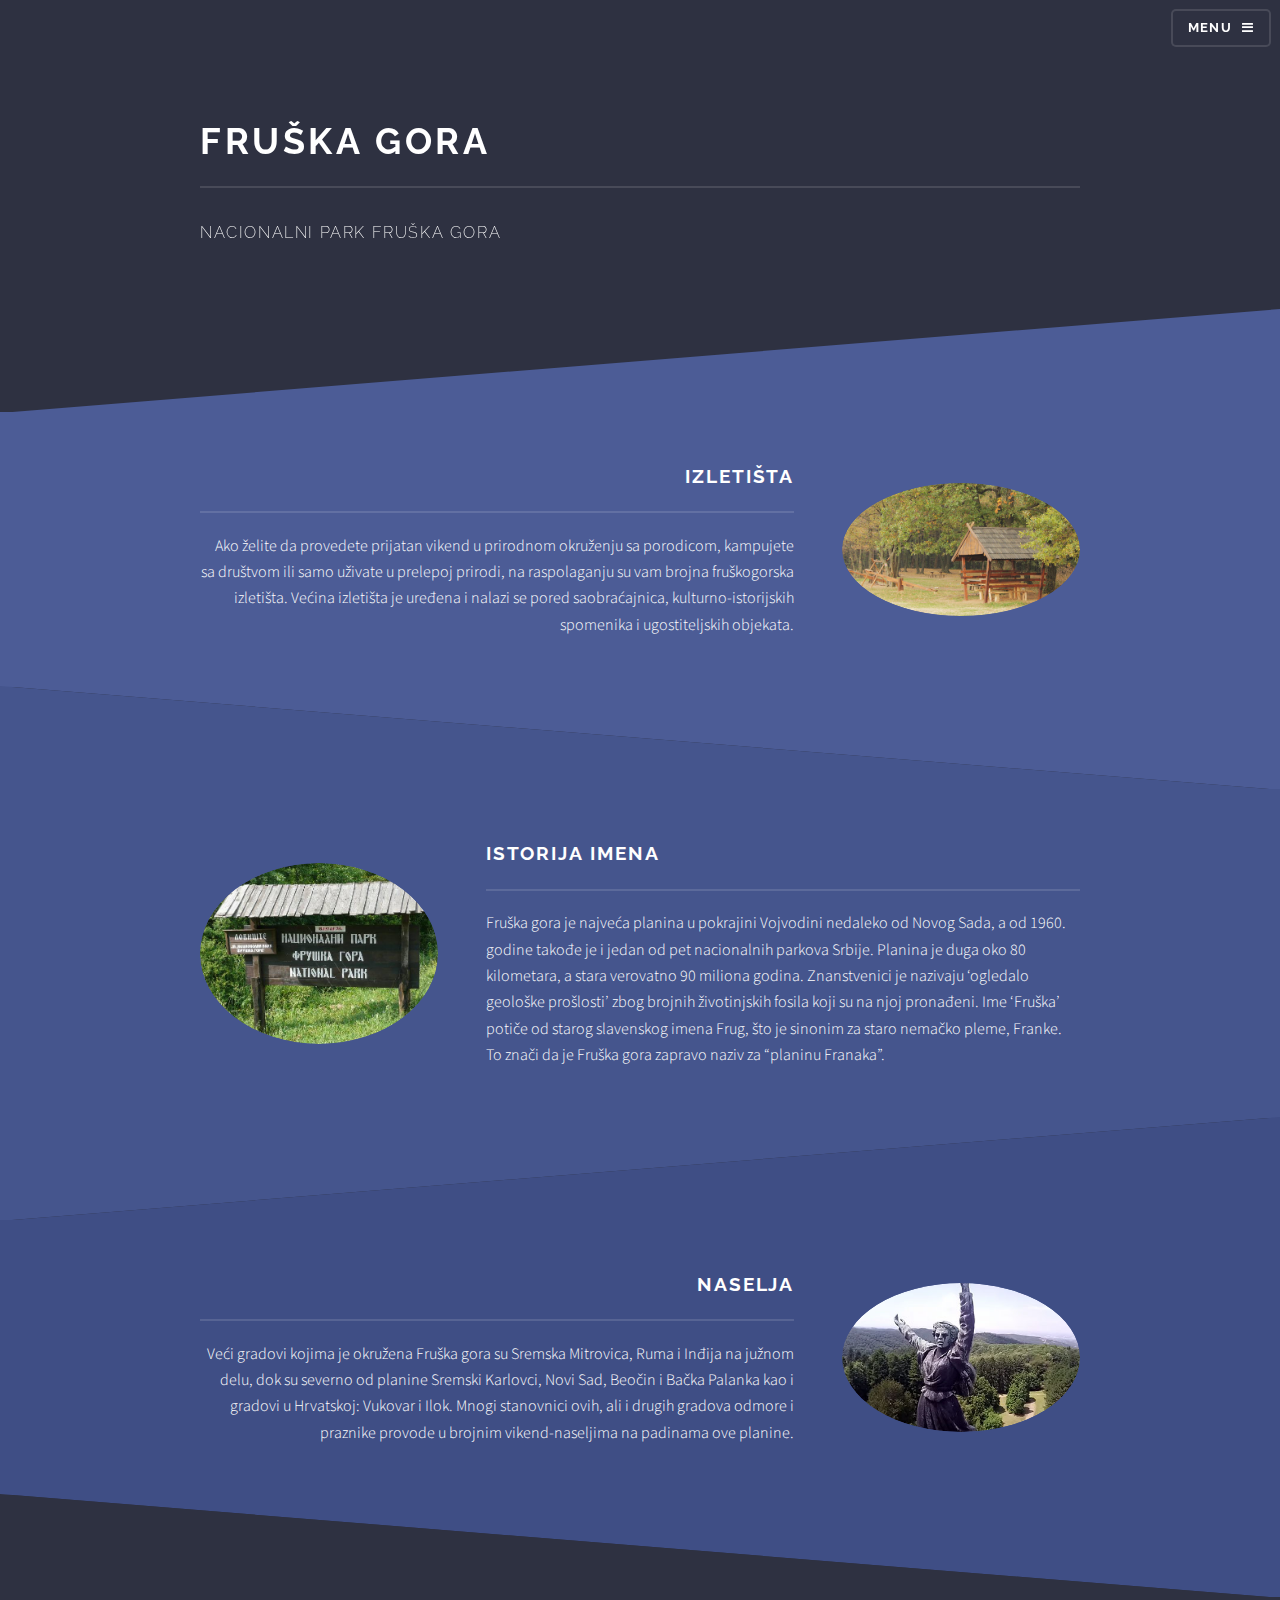
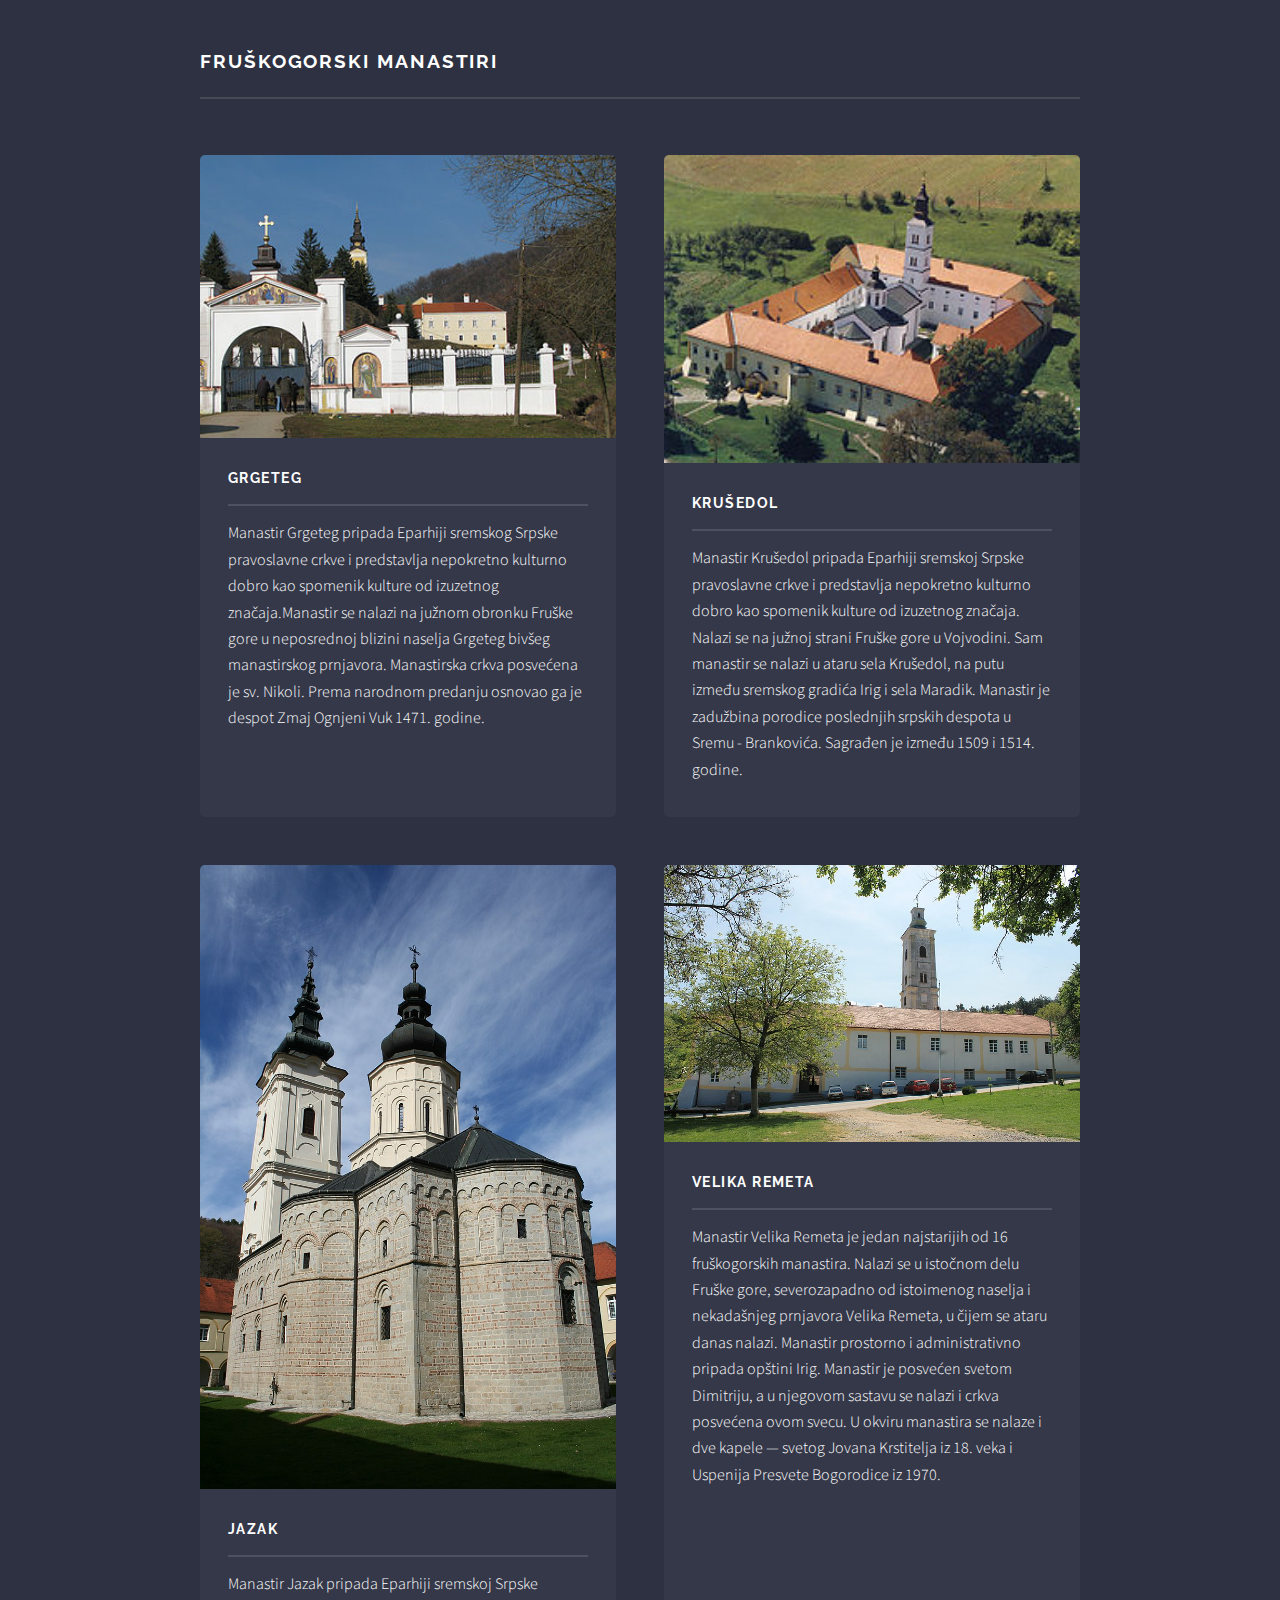
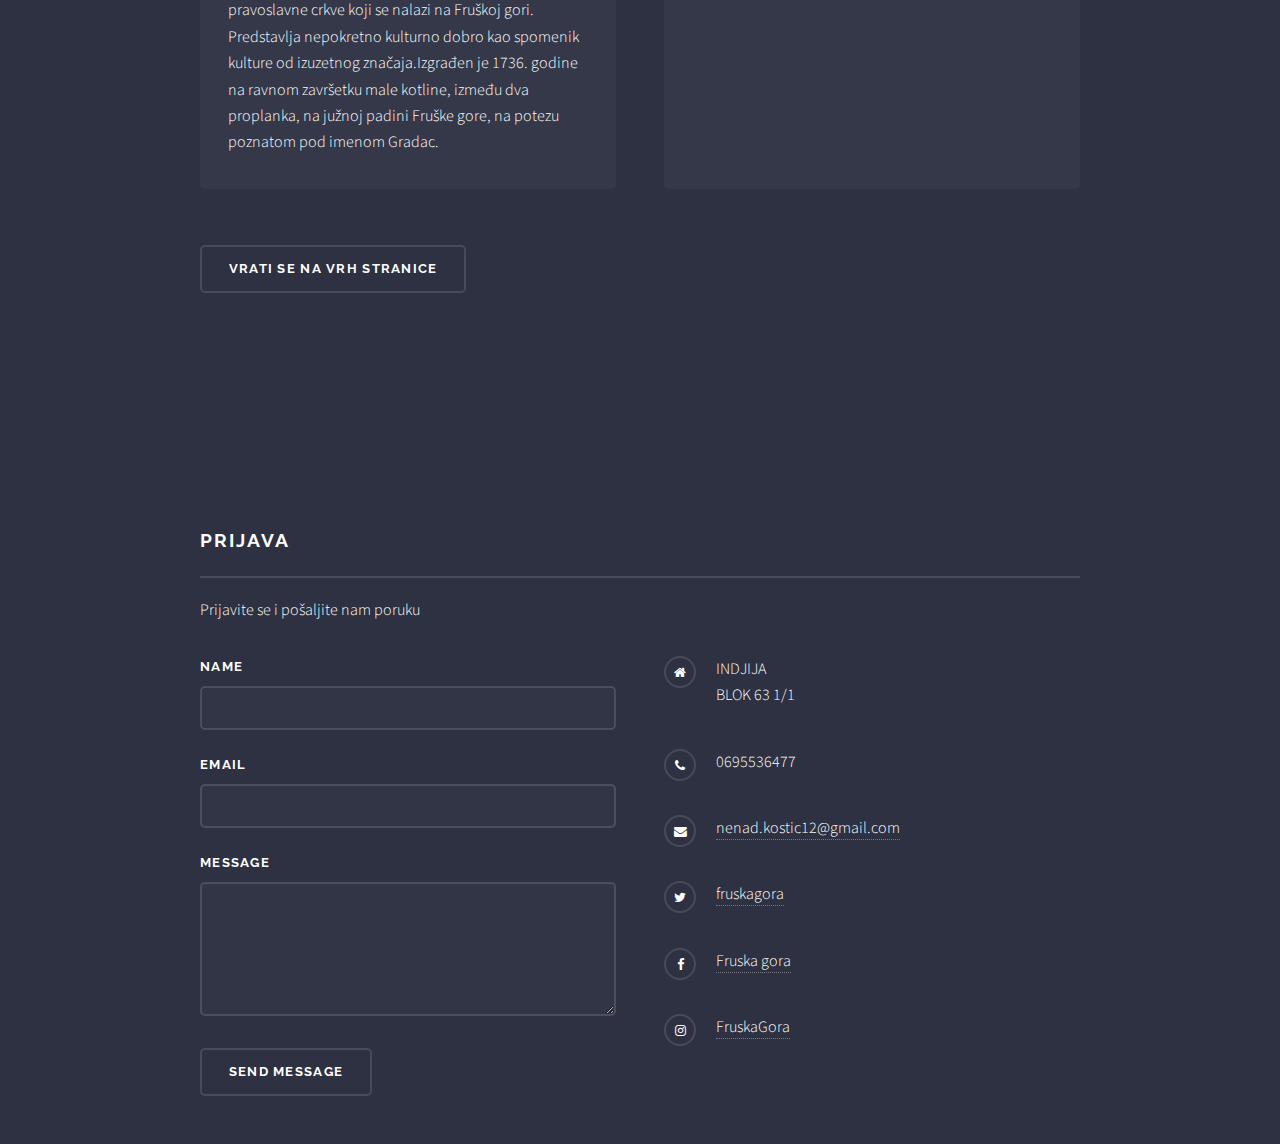
==== index.html @ d14ce1e5 "Update index.html" ====
<!DOCTYPE HTML>
<!--
	Solid State by HTML5 UP
	html5up.net | @ajlkn
	Free for personal and commercial use under the CCA 3.0 license (html5up.net/license)
-->
<html>
	<head>
		<title>Fruška gora</title>
		<meta charset="utf-8" />
		<meta name="keywords" content="Fruška gora, Jezera, Fruškogorski manastiri, Iriski venac, Izletišta, Zmajevac, Naselja ">
		<link rel="shortcut icon" type="image/png" href="images/favicion.png">
		<meta name="viewport" content="width=device-width, initial-scale=1, user-scalable=no" />
		<link rel="stylesheet" href="assets/css/main.css" />
		<noscript><link rel="stylesheet" href="assets/css/noscript.css" /></noscript>
	</head>
	<body class="is-preload">

		<!-- Page Wrapper -->
			<div id="page-wrapper">

				<!-- Header -->
					<header id="header" class="alt">
						<h1><a href="index.html">FRUŠKA GORA</a></h1>
						<nav>
							<a href="#menu">Menu</a>
						</nav>
					</header>

				<!-- Menu -->
					<nav id="menu">
						<div class="inner">
							<h2>Menu</h2>
							<ul class="links">
								<li><a href="index.html">Home</a></li>
								<li><a href="jezera.html">Jezera</a></li>
								<li><a href="izletišta.html">Izletišta</a></li>
								<li><a href="#">Prijava</a></li>
							</ul>
							<a href="#" class="close">Close</a>
						</div>
					</nav>

				<!-- Banner -->
					<section id="banner">
						<div class="inner">
						
						
							
							<h2>FRUŠKA GORA</h2>
							<p>NACIONALNI PARK FRUŠKA GORA</p>
						</div>
					</section>
					

				<!-- Wrapper -->
					<section id="wrapper">

						<!-- One -->
							<section id="one" class="wrapper spotlight style1">
								<div class="inner">
									<a href="#" class="image"><img src="images/izletiste.jpg" alt="" /></a>
									<div class="content">
										<h2 class="major">Izletišta</h2>
										<p>Ako želite da provedete prijatan vikend u prirodnom okruženju sa porodicom, kampujete sa društvom ili samo uživate u prelepoj prirodi, na raspolaganju su vam brojna fruškogorska izletišta. Većina izletišta je uređena i nalazi se pored saobraćajnica, kulturno-istorijskih spomenika i ugostiteljskih objekata.</p>
										
									</div>
								</div>
							</section>

						<!-- Two -->
							<section id="two" class="wrapper alt spotlight style2">
								<div class="inner">
									<a href="#" class="image"><img src="images/slika1.jpg" alt="" /></a>
									<div class="content">
										<h2 class="major">Istorija imena</h2>
										<p>Fruška gora je najveća planina u pokrajini Vojvodini nedaleko od Novog Sada, a od 1960. godine takođe je i jedan od pet nacionalnih parkova Srbije. Planina je duga oko 80 kilometara, a stara verovatno 90 miliona godina. Znanstvenici je nazivaju ‘ogledalo geološke prošlosti’ zbog brojnih životinjskih fosila koji su na njoj pronađeni. Ime ‘Fruška’ potiče od starog slavenskog imena Frug, što je sinonim za staro nemačko pleme, Franke. To znači da je Fruška gora zapravo naziv za “planinu Franaka”.</p>
										
									</div>
								</div>
							</section>

						<!-- Three -->
							<section id="three" class="wrapper spotlight style3">
								<div class="inner">
									<a href="#" class="image"><img src="images/spomenik.jpg" alt="" /></a>
									<div class="content">
										<h2 class="major">Naselja</h2>
										<p>Veći gradovi kojima je okružena Fruška gora su Sremska Mitrovica, Ruma i Inđija na južnom delu, dok su severno od planine Sremski Karlovci, Novi Sad, Beočin i Bačka Palanka kao i gradovi u Hrvatskoj: Vukovar i Ilok. Mnogi stanovnici ovih, ali i drugih gradova odmore i praznike provode u brojnim vikend-naseljima na padinama ove planine.</p>
										
									</div>
								</div>
							</section>

						<!-- Four -->
							<section id="four" class="wrapper alt style1">
								<div class="inner">
									<h2 class="major">Fruškogorski manastiri</h2>
									<p></p>
									<section class="features">
										<article>
											<a href="#" class="image"><img src="images/grgetek.jpg" alt="" /></a>
											<h3 class="major">Grgeteg</h3>
											<p>Manastir Grgeteg pripada Eparhiji sremskog Srpske pravoslavne crkve i predstavlja nepokretno kulturno dobro kao spomenik kulture od izuzetnog značaja.Manastir se nalazi na južnom obronku Fruške gore u neposrednoj blizini naselja Grgeteg bivšeg manastirskog prnjavora. Manastirska crkva posvećena je sv. Nikoli. Prema narodnom predanju osnovao ga je despot Zmaj Ognjeni Vuk 1471. godine.</p>
											
										</article>
										<article>
											<a href="#" class="image"><img src="images/krusedol.jpg" alt="" /></a>
											<h3 class="major">Krušedol</h3>
											<p>Manastir Krušedol pripada Eparhiji sremskoj Srpske pravoslavne crkve i predstavlja nepokretno kulturno dobro kao spomenik kulture od izuzetnog značaja. Nalazi se na južnoj strani Fruške gore u Vojvodini.
Sam manastir se nalazi u ataru sela Krušedol, na putu između sremskog gradića Irig i sela Maradik. Manastir je zadužbina porodice poslednjih srpskih despota u Sremu - Brankovića. Sagrađen je između 1509 i 1514. godine.</p>
											
										</article>
										<article>
											<a href="#" class="image"><img src="images/jazak.jpg" alt="" /></a>
											<h3 class="major">Jazak</h3>
											<p>Manastir Jazak pripada Eparhiji sremskoj Srpske pravoslavne crkve koji se nalazi na Fruškoj gori. Predstavlja nepokretno kulturno dobro kao spomenik kulture od izuzetnog značaja.Izgrađen je 1736. godine na ravnom završetku male kotline, između dva proplanka, na južnoj padini Fruške gore, na potezu poznatom pod imenom Gradac.</p>
											
										</article>
										<article>
											<a href="#" class="image"><img src="images/velikaremeta.jpg" alt="" /></a>
											<h3 class="major">Velika Remeta</h3>
											<p>Manastir Velika Remeta je jedan najstarijih od 16 fruškogorskih manastira. Nalazi se u istočnom delu Fruške gore, severozapadno od istoimenog naselja i nekadašnjeg prnjavora Velika Remeta, u čijem se ataru danas nalazi. Manastir prostorno i administrativno pripada opštini Irig.
Manastir je posvećen svetom Dimitriju, a u njegovom sastavu se nalazi i crkva posvećena ovom svecu. U okviru manastira se nalaze i dve kapele — svetog Jovana Krstitelja iz 18. veka i Uspenija Presvete Bogorodice iz 1970.</p>
											
										</article>
									</section>
									<ul class="actions">
										<li><a href="#" class="button">Vrati se na vrh stranice</a></li>
									</ul>
								</div>
							</section>

					</section>

				<!-- Footer -->
					<section id="footer">
						<div class="inner">
							<h2 class="major">Prijava</h2>
							<p> Prijavite se i pošaljite nam poruku</p>
							<form method="post" action="#">
								<div class="fields">
									<div class="field">
										<label for="name">Name</label>
										<input type="text" name="name" id="name" />
									</div>
									<div class="field">
										<label for="email">Email</label>
										<input type="email" name="email" id="email" />
									</div>
									<div class="field">
										<label for="message">Message</label>
										<textarea name="message" id="message" rows="4"></textarea>
									</div>
								</div>
								<ul class="actions">
									<li><input type="submit" value="Send Message" /></li>
								</ul>
							</form>
							<ul class="contact">
								<li class="fa-home">
									INDJIJA<br />
									BLOK 63 1/1<br />
									
								</li>
								<li class="fa-phone">0695536477</li>
								<li class="fa-envelope"><a href="#">nenad.kostic12@gmail.com</a></li>
								<li class="fa-twitter"><a href="#">fruskagora</a></li>
								<li class="fa-facebook"><a href="#">Fruska gora </a></li>
								<li class="fa-instagram"><a href="#">FruskaGora</a></li>
							</ul>
							
						</div>
					</section>

			</div>

		<!-- Scripts -->
			<script src="assets/js/jquery.min.js"></script>
			<script src="assets/js/jquery.scrollex.min.js"></script>
			<script src="assets/js/browser.min.js"></script>
			<script src="assets/js/breakpoints.min.js"></script>
			<script src="assets/js/util.js"></script>
			<script src="assets/js/main.js"></script>

	</body>
</html>
---- assets/css/main.css ----
@import url(font-awesome.min.css);
@import url("https://fonts.googleapis.com/css?family=Raleway:200,700|Source+Sans+Pro:300,600,300italic,600italic");

/*
	Solid State by HTML5 UP
	html5up.net | @ajlkn
	Free for personal and commercial use under the CCA 3.0 license (html5up.net/license)
*/

html, body, div, span, applet, object,
iframe, h1, h2, h3, h4, h5, h6, p, blockquote,
pre, a, abbr, acronym, address, big, cite,
code, del, dfn, em, img, ins, kbd, q, s, samp,
small, strike, strong, sub, sup, tt, var, b,
u, i, center, dl, dt, dd, ol, ul, li, fieldset,
form, label, legend, table, caption, tbody,
tfoot, thead, tr, th, td, article, aside,
canvas, details, embed, figure, figcaption,
footer, header, hgroup, menu, nav, output, ruby,
section, summary, time, mark, audio, video {
	margin: 0;
	padding: 0;
	border: 0;
	font-size: 100%;
	font: inherit;
	vertical-align: baseline;}

article, aside, details, figcaption, figure,
footer, header, hgroup, menu, nav, section {
	display: block;}

body {
	line-height: 1;
}

ol, ul {
	list-style: none;
}

blockquote, q {
	quotes: none;
}

	blockquote:before, blockquote:after, q:before, q:after {
		content: '';
		content: none;
	}

table {
	border-collapse: collapse;
	border-spacing: 0;
}

body {
	-webkit-text-size-adjust: none;
}

mark {
	background-color: transparent;
	color: inherit;
}

input::-moz-focus-inner {
	border: 0;
	padding: 0;
}

input, select, textarea {
	-moz-appearance: none;
	-webkit-appearance: none;
	-ms-appearance: none;
	appearance: none;
}

/* Basic */

	@-ms-viewport {
		width: device-width;
	}

	body {
		-ms-overflow-style: scrollbar;
	}

	@media screen and (max-width: 480px) {

		html, body {
			min-width: 320px;
		}

	}

	html {
		box-sizing: border-box;
	}

	*, *:before, *:after {
		box-sizing: inherit;
	}

	body {
		background-color: #2e3141;
		background-image: linear-gradient(to top, rgba(46, 49, 65, 0.8), rgba(46, 49, 65, 0.8)), url("../../images/bg.jpg");
		background-size: auto, cover;
		background-attachment: fixed, fixed;
		background-position: center, center;
	}

		body.is-preload *, body.is-preload *:before, body.is-preload *:after {
			-moz-animation: none !important;
			-webkit-animation: none !important;
			-ms-animation: none !important;
			animation: none !important;
			-moz-transition: none !important;
			-webkit-transition: none !important;
			-ms-transition: none !important;
			transition: none !important;
		}

/* Type */

	body, input, select, textarea {
		color: #ffffff;
		font-family: "Source Sans Pro", Helvetica, sans-serif;
		font-size: 16.5pt;
		font-weight: 300;
		line-height: 1.65;
	}

		@media screen and (max-width: 1680px) {

			body, input, select, textarea {
				font-size: 13pt;
			}

		}

		@media screen and (max-width: 1280px) {

			body, input, select, textarea {
				font-size: 12pt;
			}

		}

		@media screen and (max-width: 980px) {

			body, input, select, textarea {
				font-size: 12pt;
			}

		}

		@media screen and (max-width: 736px) {

			body, input, select, textarea {
				font-size: 12pt;
			}

		}

		@media screen and (max-width: 480px) {

			body, input, select, textarea {
				font-size: 12pt;
			}

		}

	a {
		-moz-transition: color 0.2s ease-in-out, border-bottom-color 0.2s ease-in-out;
		-webkit-transition: color 0.2s ease-in-out, border-bottom-color 0.2s ease-in-out;
		-ms-transition: color 0.2s ease-in-out, border-bottom-color 0.2s ease-in-out;
		transition: color 0.2s ease-in-out, border-bottom-color 0.2s ease-in-out;
		border-bottom: dotted 1px rgba(255, 255, 255, 0.35);
		color: #ffffff;
		text-decoration: none;
	}

		a:hover {
			border-bottom-color: transparent;
			color: #ffffff !important;
		}

		a.special:not(.button) {
			text-decoration: none;
			border-bottom: 0;
			display: block;
			font-family: Raleway, Helvetica, sans-serif;
			font-size: 0.8em;
			font-weight: 700;
			letter-spacing: 0.1em;
			margin: 0 0 2em 0;
			text-transform: uppercase;
		}

			a.special:not(.button):before {
				-moz-osx-font-smoothing: grayscale;
				-webkit-font-smoothing: antialiased;
				font-family: FontAwesome;
				font-style: normal;
				font-weight: normal;
				text-transform: none !important;
			}

			a.special:not(.button):before {
				-moz-transition: background-color 0.2s ease-in-out;
				-webkit-transition: background-color 0.2s ease-in-out;
				-ms-transition: background-color 0.2s ease-in-out;
				transition: background-color 0.2s ease-in-out;
				border-radius: 100%;
				border: solid 2px rgba(255, 255, 255, 0.125);
				content: '\f105';
				display: inline-block;
				font-size: 1.25em;
				height: 2em;
				line-height: 1.65em;
				margin-right: 0.85em;
				text-align: center;
				text-indent: 0.15em;
				vertical-align: middle;
				width: 2em;
			}

			a.special:not(.button):hover:before {
				background-color: rgba(255, 255, 255, 0.025);
			}

			a.special:not(.button):active:before {
				background-color: rgba(255, 255, 255, 0.075);
			}

	strong, b {
		color: #ffffff;
		font-weight: 600;
	}

	em, i {
		font-style: italic;
	}

	p {
		margin: 0 0 2em 0;
	}

	h1, h2, h3, h4, h5, h6 {
		color: #ffffff;
		font-family: Raleway, Helvetica, sans-serif;
		font-weight: 700;
		letter-spacing: 0.1em;
		margin: 0 0 1em 0;
		text-transform: uppercase;
	}

		h1 a, h2 a, h3 a, h4 a, h5 a, h6 a {
			color: inherit;
			text-decoration: none;
			border-bottom: 0;
		}

		h1 span, h2 span, h3 span, h4 span, h5 span, h6 span {
			font-weight: 200;
		}

		h1.major, h2.major, h3.major, h4.major, h5.major, h6.major {
			padding-bottom: 1em;
			border-bottom: solid 2px rgba(255, 255, 255, 0.125);
		}

	h2 {
		font-size: 1.2em;
	}

	h3 {
		font-size: 0.9em;
	}

	h4 {
		font-size: 0.7em;
	}

	h5 {
		font-size: 0.7em;
	}

	h6 {
		font-size: 0.7em;
	}

	@media screen and (max-width: 736px) {

		h2 {
			font-size: 1em;
		}

		h3 {
			font-size: 0.8em;
		}

	}

	sub {
		font-size: 0.8em;
		position: relative;
		top: 0.5em;
	}

	sup {
		font-size: 0.8em;
		position: relative;
		top: -0.5em;
	}

	blockquote {
		border-left: solid 4px rgba(255, 255, 255, 0.125);
		font-style: italic;
		margin: 0 0 2em 0;
		padding: 0.5em 0 0.5em 2em;
	}

	code {
		background: rgba(255, 255, 255, 0.025);
		border-radius: 5px;
		border: solid 2px rgba(255, 255, 255, 0.125);
		font-family: "Courier New", monospace;
		font-size: 0.9em;
		margin: 0 0.25em;
		padding: 0.25em 0.65em;
	}

	pre {
		-webkit-overflow-scrolling: touch;
		font-family: "Courier New", monospace;
		font-size: 0.9em;
		margin: 0 0 2em 0;
	}

		pre code {
			display: block;
			line-height: 1.75em;
			padding: 1em 1.5em;
			overflow-x: auto;
		}

	hr {
		border: 0;
		border-bottom: solid 2px rgba(255, 255, 255, 0.125);
		margin: 2.5em 0;
	}

		hr.major {
			margin: 4em 0;
		}

	.align-left {
		text-align: left;
	}

	.align-center {
		text-align: center;
	}

	.align-right {
		text-align: right;
	}

/* Row */

	.row {
		display: flex;
		flex-wrap: wrap;
		box-sizing: border-box;
		align-items: stretch;
	}

		.row > * {
			box-sizing: border-box;
		}

		.row.gtr-uniform > * > :last-child {
			margin-bottom: 0;
		}

		.row.aln-left {
			justify-content: flex-start;
		}

		.row.aln-center {
			justify-content: center;
		}

		.row.aln-right {
			justify-content: flex-end;
		}

		.row.aln-top {
			align-items: flex-start;
		}

		.row.aln-middle {
			align-items: center;
		}

		.row.aln-bottom {
			align-items: flex-end;
		}

		.row > .imp {
			order: -1;
		}

		.row > .col-1 {
			width: 8.3333333333%;
		}

		.row > .off-1 {
			margin-left: 8.3333333333%;
		}

		.row > .col-2 {
			width: 16.6666666667%;
		}

		.row > .off-2 {
			margin-left: 16.6666666667%;
		}

		.row > .col-3 {
			width: 25%;
		}

		.row > .off-3 {
			margin-left: 25%;
		}

		.row > .col-4 {
			width: 33.3333333333%;
		}

		.row > .off-4 {
			margin-left: 33.3333333333%;
		}

		.row > .col-5 {
			width: 41.6666666667%;
		}

		.row > .off-5 {
			margin-left: 41.6666666667%;
		}

		.row > .col-6 {
			width: 50%;
		}

		.row > .off-6 {
			margin-left: 50%;
		}

		.row > .col-7 {
			width: 58.3333333333%;
		}

		.row > .off-7 {
			margin-left: 58.3333333333%;
		}

		.row > .col-8 {
			width: 66.6666666667%;
		}

		.row > .off-8 {
			margin-left: 66.6666666667%;
		}

		.row > .col-9 {
			width: 75%;
		}

		.row > .off-9 {
			margin-left: 75%;
		}

		.row > .col-10 {
			width: 83.3333333333%;
		}

		.row > .off-10 {
			margin-left: 83.3333333333%;
		}

		.row > .col-11 {
			width: 91.6666666667%;
		}

		.row > .off-11 {
			margin-left: 91.6666666667%;
		}

		.row > .col-12 {
			width: 100%;
		}

		.row > .off-12 {
			margin-left: 100%;
		}

		.row.gtr-0 {
			margin-top: 0;
			margin-left: 0em;
		}

			.row.gtr-0 > * {
				padding: 0 0 0 0em;
			}

			.row.gtr-0.gtr-uniform {
				margin-top: 0em;
			}

				.row.gtr-0.gtr-uniform > * {
					padding-top: 0em;
				}

		.row.gtr-25 {
			margin-top: 0;
			margin-left: -0.4375em;
		}

			.row.gtr-25 > * {
				padding: 0 0 0 0.4375em;
			}

			.row.gtr-25.gtr-uniform {
				margin-top: -0.4375em;
			}

				.row.gtr-25.gtr-uniform > * {
					padding-top: 0.4375em;
				}

		.row.gtr-50 {
			margin-top: 0;
			margin-left: -0.875em;
		}

			.row.gtr-50 > * {
				padding: 0 0 0 0.875em;
			}

			.row.gtr-50.gtr-uniform {
				margin-top: -0.875em;
			}

				.row.gtr-50.gtr-uniform > * {
					padding-top: 0.875em;
				}

		.row {
			margin-top: 0;
			margin-left: -1.75em;
		}

			.row > * {
				padding: 0 0 0 1.75em;
			}

			.row.gtr-uniform {
				margin-top: -1.75em;
			}

				.row.gtr-uniform > * {
					padding-top: 1.75em;
				}

		.row.gtr-150 {
			margin-top: 0;
			margin-left: -2.625em;
		}

			.row.gtr-150 > * {
				padding: 0 0 0 2.625em;
			}

			.row.gtr-150.gtr-uniform {
				margin-top: -2.625em;
			}

				.row.gtr-150.gtr-uniform > * {
					padding-top: 2.625em;
				}

		.row.gtr-200 {
			margin-top: 0;
			margin-left: -3.5em;
		}

			.row.gtr-200 > * {
				padding: 0 0 0 3.5em;
			}

			.row.gtr-200.gtr-uniform {
				margin-top: -3.5em;
			}

				.row.gtr-200.gtr-uniform > * {
					padding-top: 3.5em;
				}

		@media screen and (max-width: 1680px) {

			.row {
				display: flex;
				flex-wrap: wrap;
				box-sizing: border-box;
				align-items: stretch;
			}

				.row > * {
					box-sizing: border-box;
				}

				.row.gtr-uniform > * > :last-child {
					margin-bottom: 0;
				}

				.row.aln-left {
					justify-content: flex-start;
				}

				.row.aln-center {
					justify-content: center;
				}

				.row.aln-right {
					justify-content: flex-end;
				}

				.row.aln-top {
					align-items: flex-start;
				}

				.row.aln-middle {
					align-items: center;
				}

				.row.aln-bottom {
					align-items: flex-end;
				}

				.row > .imp-xlarge {
					order: -1;
				}

				.row > .col-1-xlarge {
					width: 8.3333333333%;
				}

				.row > .off-1-xlarge {
					margin-left: 8.3333333333%;
				}

				.row > .col-2-xlarge {
					width: 16.6666666667%;
				}

				.row > .off-2-xlarge {
					margin-left: 16.6666666667%;
				}

				.row > .col-3-xlarge {
					width: 25%;
				}

				.row > .off-3-xlarge {
					margin-left: 25%;
				}

				.row > .col-4-xlarge {
					width: 33.3333333333%;
				}

				.row > .off-4-xlarge {
					margin-left: 33.3333333333%;
				}

				.row > .col-5-xlarge {
					width: 41.6666666667%;
				}

				.row > .off-5-xlarge {
					margin-left: 41.6666666667%;
				}

				.row > .col-6-xlarge {
					width: 50%;
				}

				.row > .off-6-xlarge {
					margin-left: 50%;
				}

				.row > .col-7-xlarge {
					width: 58.3333333333%;
				}

				.row > .off-7-xlarge {
					margin-left: 58.3333333333%;
				}

				.row > .col-8-xlarge {
					width: 66.6666666667%;
				}

				.row > .off-8-xlarge {
					margin-left: 66.6666666667%;
				}

				.row > .col-9-xlarge {
					width: 75%;
				}

				.row > .off-9-xlarge {
					margin-left: 75%;
				}

				.row > .col-10-xlarge {
					width: 83.3333333333%;
				}

				.row > .off-10-xlarge {
					margin-left: 83.3333333333%;
				}

				.row > .col-11-xlarge {
					width: 91.6666666667%;
				}

				.row > .off-11-xlarge {
					margin-left: 91.6666666667%;
				}

				.row > .col-12-xlarge {
					width: 100%;
				}

				.row > .off-12-xlarge {
					margin-left: 100%;
				}

				.row.gtr-0 {
					margin-top: 0;
					margin-left: 0em;
				}

					.row.gtr-0 > * {
						padding: 0 0 0 0em;
					}

					.row.gtr-0.gtr-uniform {
						margin-top: 0em;
					}

						.row.gtr-0.gtr-uniform > * {
							padding-top: 0em;
						}

				.row.gtr-25 {
					margin-top: 0;
					margin-left: -0.4375em;
				}

					.row.gtr-25 > * {
						padding: 0 0 0 0.4375em;
					}

					.row.gtr-25.gtr-uniform {
						margin-top: -0.4375em;
					}

						.row.gtr-25.gtr-uniform > * {
							padding-top: 0.4375em;
						}

				.row.gtr-50 {
					margin-top: 0;
					margin-left: -0.875em;
				}

					.row.gtr-50 > * {
						padding: 0 0 0 0.875em;
					}

					.row.gtr-50.gtr-uniform {
						margin-top: -0.875em;
					}

						.row.gtr-50.gtr-uniform > * {
							padding-top: 0.875em;
						}

				.row {
					margin-top: 0;
					margin-left: -1.75em;
				}

					.row > * {
						padding: 0 0 0 1.75em;
					}

					.row.gtr-uniform {
						margin-top: -1.75em;
					}

						.row.gtr-uniform > * {
							padding-top: 1.75em;
						}

				.row.gtr-150 {
					margin-top: 0;
					margin-left: -2.625em;
				}

					.row.gtr-150 > * {
						padding: 0 0 0 2.625em;
					}

					.row.gtr-150.gtr-uniform {
						margin-top: -2.625em;
					}

						.row.gtr-150.gtr-uniform > * {
							padding-top: 2.625em;
						}

				.row.gtr-200 {
					margin-top: 0;
					margin-left: -3.5em;
				}

					.row.gtr-200 > * {
						padding: 0 0 0 3.5em;
					}

					.row.gtr-200.gtr-uniform {
						margin-top: -3.5em;
					}

						.row.gtr-200.gtr-uniform > * {
							padding-top: 3.5em;
						}

		}

		@media screen and (max-width: 1280px) {

			.row {
				display: flex;
				flex-wrap: wrap;
				box-sizing: border-box;
				align-items: stretch;
			}

				.row > * {
					box-sizing: border-box;
				}

				.row.gtr-uniform > * > :last-child {
					margin-bottom: 0;
				}

				.row.aln-left {
					justify-content: flex-start;
				}

				.row.aln-center {
					justify-content: center;
				}

				.row.aln-right {
					justify-content: flex-end;
				}

				.row.aln-top {
					align-items: flex-start;
				}

				.row.aln-middle {
					align-items: center;
				}

				.row.aln-bottom {
					align-items: flex-end;
				}

				.row > .imp-large {
					order: -1;
				}

				.row > .col-1-large {
					width: 8.3333333333%;
				}

				.row > .off-1-large {
					margin-left: 8.3333333333%;
				}

				.row > .col-2-large {
					width: 16.6666666667%;
				}

				.row > .off-2-large {
					margin-left: 16.6666666667%;
				}

				.row > .col-3-large {
					width: 25%;
				}

				.row > .off-3-large {
					margin-left: 25%;
				}

				.row > .col-4-large {
					width: 33.3333333333%;
				}

				.row > .off-4-large {
					margin-left: 33.3333333333%;
				}

				.row > .col-5-large {
					width: 41.6666666667%;
				}

				.row > .off-5-large {
					margin-left: 41.6666666667%;
				}

				.row > .col-6-large {
					width: 50%;
				}

				.row > .off-6-large {
					margin-left: 50%;
				}

				.row > .col-7-large {
					width: 58.3333333333%;
				}

				.row > .off-7-large {
					margin-left: 58.3333333333%;
				}

				.row > .col-8-large {
					width: 66.6666666667%;
				}

				.row > .off-8-large {
					margin-left: 66.6666666667%;
				}

				.row > .col-9-large {
					width: 75%;
				}

				.row > .off-9-large {
					margin-left: 75%;
				}

				.row > .col-10-large {
					width: 83.3333333333%;
				}

				.row > .off-10-large {
					margin-left: 83.3333333333%;
				}

				.row > .col-11-large {
					width: 91.6666666667%;
				}

				.row > .off-11-large {
					margin-left: 91.6666666667%;
				}

				.row > .col-12-large {
					width: 100%;
				}

				.row > .off-12-large {
					margin-left: 100%;
				}

				.row.gtr-0 {
					margin-top: 0;
					margin-left: 0em;
				}

					.row.gtr-0 > * {
						padding: 0 0 0 0em;
					}

					.row.gtr-0.gtr-uniform {
						margin-top: 0em;
					}

						.row.gtr-0.gtr-uniform > * {
							padding-top: 0em;
						}

				.row.gtr-25 {
					margin-top: 0;
					margin-left: -0.4375em;
				}

					.row.gtr-25 > * {
						padding: 0 0 0 0.4375em;
					}

					.row.gtr-25.gtr-uniform {
						margin-top: -0.4375em;
					}

						.row.gtr-25.gtr-uniform > * {
							padding-top: 0.4375em;
						}

				.row.gtr-50 {
					margin-top: 0;
					margin-left: -0.875em;
				}

					.row.gtr-50 > * {
						padding: 0 0 0 0.875em;
					}

					.row.gtr-50.gtr-uniform {
						margin-top: -0.875em;
					}

						.row.gtr-50.gtr-uniform > * {
							padding-top: 0.875em;
						}

				.row {
					margin-top: 0;
					margin-left: -1.75em;
				}

					.row > * {
						padding: 0 0 0 1.75em;
					}

					.row.gtr-uniform {
						margin-top: -1.75em;
					}

						.row.gtr-uniform > * {
							padding-top: 1.75em;
						}

				.row.gtr-150 {
					margin-top: 0;
					margin-left: -2.625em;
				}

					.row.gtr-150 > * {
						padding: 0 0 0 2.625em;
					}

					.row.gtr-150.gtr-uniform {
						margin-top: -2.625em;
					}

						.row.gtr-150.gtr-uniform > * {
							padding-top: 2.625em;
						}

				.row.gtr-200 {
					margin-top: 0;
					margin-left: -3.5em;
				}

					.row.gtr-200 > * {
						padding: 0 0 0 3.5em;
					}

					.row.gtr-200.gtr-uniform {
						margin-top: -3.5em;
					}

						.row.gtr-200.gtr-uniform > * {
							padding-top: 3.5em;
						}

		}

		@media screen and (max-width: 980px) {

			.row {
				display: flex;
				flex-wrap: wrap;
				box-sizing: border-box;
				align-items: stretch;
			}

				.row > * {
					box-sizing: border-box;
				}

				.row.gtr-uniform > * > :last-child {
					margin-bottom: 0;
				}

				.row.aln-left {
					justify-content: flex-start;
				}

				.row.aln-center {
					justify-content: center;
				}

				.row.aln-right {
					justify-content: flex-end;
				}

				.row.aln-top {
					align-items: flex-start;
				}

				.row.aln-middle {
					align-items: center;
				}

				.row.aln-bottom {
					align-items: flex-end;
				}

				.row > .imp-medium {
					order: -1;
				}

				.row > .col-1-medium {
					width: 8.3333333333%;
				}

				.row > .off-1-medium {
					margin-left: 8.3333333333%;
				}

				.row > .col-2-medium {
					width: 16.6666666667%;
				}

				.row > .off-2-medium {
					margin-left: 16.6666666667%;
				}

				.row > .col-3-medium {
					width: 25%;
				}

				.row > .off-3-medium {
					margin-left: 25%;
				}

				.row > .col-4-medium {
					width: 33.3333333333%;
				}

				.row > .off-4-medium {
					margin-left: 33.3333333333%;
				}

				.row > .col-5-medium {
					width: 41.6666666667%;
				}

				.row > .off-5-medium {
					margin-left: 41.6666666667%;
				}

				.row > .col-6-medium {
					width: 50%;
				}

				.row > .off-6-medium {
					margin-left: 50%;
				}

				.row > .col-7-medium {
					width: 58.3333333333%;
				}

				.row > .off-7-medium {
					margin-left: 58.3333333333%;
				}

				.row > .col-8-medium {
					width: 66.6666666667%;
				}

				.row > .off-8-medium {
					margin-left: 66.6666666667%;
				}

				.row > .col-9-medium {
					width: 75%;
				}

				.row > .off-9-medium {
					margin-left: 75%;
				}

				.row > .col-10-medium {
					width: 83.3333333333%;
				}

				.row > .off-10-medium {
					margin-left: 83.3333333333%;
				}

				.row > .col-11-medium {
					width: 91.6666666667%;
				}

				.row > .off-11-medium {
					margin-left: 91.6666666667%;
				}

				.row > .col-12-medium {
					width: 100%;
				}

				.row > .off-12-medium {
					margin-left: 100%;
				}

				.row.gtr-0 {
					margin-top: 0;
					margin-left: 0em;
				}

					.row.gtr-0 > * {
						padding: 0 0 0 0em;
					}

					.row.gtr-0.gtr-uniform {
						margin-top: 0em;
					}

						.row.gtr-0.gtr-uniform > * {
							padding-top: 0em;
						}

				.row.gtr-25 {
					margin-top: 0;
					margin-left: -0.4375em;
				}

					.row.gtr-25 > * {
						padding: 0 0 0 0.4375em;
					}

					.row.gtr-25.gtr-uniform {
						margin-top: -0.4375em;
					}

						.row.gtr-25.gtr-uniform > * {
							padding-top: 0.4375em;
						}

				.row.gtr-50 {
					margin-top: 0;
					margin-left: -0.875em;
				}

					.row.gtr-50 > * {
						padding: 0 0 0 0.875em;
					}

					.row.gtr-50.gtr-uniform {
						margin-top: -0.875em;
					}

						.row.gtr-50.gtr-uniform > * {
							padding-top: 0.875em;
						}

				.row {
					margin-top: 0;
					margin-left: -1.75em;
				}

					.row > * {
						padding: 0 0 0 1.75em;
					}

					.row.gtr-uniform {
						margin-top: -1.75em;
					}

						.row.gtr-uniform > * {
							padding-top: 1.75em;
						}

				.row.gtr-150 {
					margin-top: 0;
					margin-left: -2.625em;
				}

					.row.gtr-150 > * {
						padding: 0 0 0 2.625em;
					}

					.row.gtr-150.gtr-uniform {
						margin-top: -2.625em;
					}

						.row.gtr-150.gtr-uniform > * {
							padding-top: 2.625em;
						}

				.row.gtr-200 {
					margin-top: 0;
					margin-left: -3.5em;
				}

					.row.gtr-200 > * {
						padding: 0 0 0 3.5em;
					}

					.row.gtr-200.gtr-uniform {
						margin-top: -3.5em;
					}

						.row.gtr-200.gtr-uniform > * {
							padding-top: 3.5em;
						}

		}

		@media screen and (max-width: 736px) {

			.row {
				display: flex;
				flex-wrap: wrap;
				box-sizing: border-box;
				align-items: stretch;
			}

				.row > * {
					box-sizing: border-box;
				}

				.row.gtr-uniform > * > :last-child {
					margin-bottom: 0;
				}

				.row.aln-left {
					justify-content: flex-start;
				}

				.row.aln-center {
					justify-content: center;
				}

				.row.aln-right {
					justify-content: flex-end;
				}

				.row.aln-top {
					align-items: flex-start;
				}

				.row.aln-middle {
					align-items: center;
				}

				.row.aln-bottom {
					align-items: flex-end;
				}

				.row > .imp-small {
					order: -1;
				}

				.row > .col-1-small {
					width: 8.3333333333%;
				}

				.row > .off-1-small {
					margin-left: 8.3333333333%;
				}

				.row > .col-2-small {
					width: 16.6666666667%;
				}

				.row > .off-2-small {
					margin-left: 16.6666666667%;
				}

				.row > .col-3-small {
					width: 25%;
				}

				.row > .off-3-small {
					margin-left: 25%;
				}

				.row > .col-4-small {
					width: 33.3333333333%;
				}

				.row > .off-4-small {
					margin-left: 33.3333333333%;
				}

				.row > .col-5-small {
					width: 41.6666666667%;
				}

				.row > .off-5-small {
					margin-left: 41.6666666667%;
				}

				.row > .col-6-small {
					width: 50%;
				}

				.row > .off-6-small {
					margin-left: 50%;
				}

				.row > .col-7-small {
					width: 58.3333333333%;
				}

				.row > .off-7-small {
					margin-left: 58.3333333333%;
				}

				.row > .col-8-small {
					width: 66.6666666667%;
				}

				.row > .off-8-small {
					margin-left: 66.6666666667%;
				}

				.row > .col-9-small {
					width: 75%;
				}

				.row > .off-9-small {
					margin-left: 75%;
				}

				.row > .col-10-small {
					width: 83.3333333333%;
				}

				.row > .off-10-small {
					margin-left: 83.3333333333%;
				}

				.row > .col-11-small {
					width: 91.6666666667%;
				}

				.row > .off-11-small {
					margin-left: 91.6666666667%;
				}

				.row > .col-12-small {
					width: 100%;
				}

				.row > .off-12-small {
					margin-left: 100%;
				}

				.row.gtr-0 {
					margin-top: 0;
					margin-left: 0em;
				}

					.row.gtr-0 > * {
						padding: 0 0 0 0em;
					}

					.row.gtr-0.gtr-uniform {
						margin-top: 0em;
					}

						.row.gtr-0.gtr-uniform > * {
							padding-top: 0em;
						}

				.row.gtr-25 {
					margin-top: 0;
					margin-left: -0.3125em;
				}

					.row.gtr-25 > * {
						padding: 0 0 0 0.3125em;
					}

					.row.gtr-25.gtr-uniform {
						margin-top: -0.3125em;
					}

						.row.gtr-25.gtr-uniform > * {
							padding-top: 0.3125em;
						}

				.row.gtr-50 {
					margin-top: 0;
					margin-left: -0.625em;
				}

					.row.gtr-50 > * {
						padding: 0 0 0 0.625em;
					}

					.row.gtr-50.gtr-uniform {
						margin-top: -0.625em;
					}

						.row.gtr-50.gtr-uniform > * {
							padding-top: 0.625em;
						}

				.row {
					margin-top: 0;
					margin-left: -1.25em;
				}

					.row > * {
						padding: 0 0 0 1.25em;
					}

					.row.gtr-uniform {
						margin-top: -1.25em;
					}

						.row.gtr-uniform > * {
							padding-top: 1.25em;
						}

				.row.gtr-150 {
					margin-top: 0;
					margin-left: -1.875em;
				}

					.row.gtr-150 > * {
						padding: 0 0 0 1.875em;
					}

					.row.gtr-150.gtr-uniform {
						margin-top: -1.875em;
					}

						.row.gtr-150.gtr-uniform > * {
							padding-top: 1.875em;
						}

				.row.gtr-200 {
					margin-top: 0;
					margin-left: -2.5em;
				}

					.row.gtr-200 > * {
						padding: 0 0 0 2.5em;
					}

					.row.gtr-200.gtr-uniform {
						margin-top: -2.5em;
					}

						.row.gtr-200.gtr-uniform > * {
							padding-top: 2.5em;
						}

		}

		@media screen and (max-width: 480px) {

			.row {
				display: flex;
				flex-wrap: wrap;
				box-sizing: border-box;
				align-items: stretch;
			}

				.row > * {
					box-sizing: border-box;
				}

				.row.gtr-uniform > * > :last-child {
					margin-bottom: 0;
				}

				.row.aln-left {
					justify-content: flex-start;
				}

				.row.aln-center {
					justify-content: center;
				}

				.row.aln-right {
					justify-content: flex-end;
				}

				.row.aln-top {
					align-items: flex-start;
				}

				.row.aln-middle {
					align-items: center;
				}

				.row.aln-bottom {
					align-items: flex-end;
				}

				.row > .imp-xsmall {
					order: -1;
				}

				.row > .col-1-xsmall {
					width: 8.3333333333%;
				}

				.row > .off-1-xsmall {
					margin-left: 8.3333333333%;
				}

				.row > .col-2-xsmall {
					width: 16.6666666667%;
				}

				.row > .off-2-xsmall {
					margin-left: 16.6666666667%;
				}

				.row > .col-3-xsmall {
					width: 25%;
				}

				.row > .off-3-xsmall {
					margin-left: 25%;
				}

				.row > .col-4-xsmall {
					width: 33.3333333333%;
				}

				.row > .off-4-xsmall {
					margin-left: 33.3333333333%;
				}

				.row > .col-5-xsmall {
					width: 41.6666666667%;
				}

				.row > .off-5-xsmall {
					margin-left: 41.6666666667%;
				}

				.row > .col-6-xsmall {
					width: 50%;
				}

				.row > .off-6-xsmall {
					margin-left: 50%;
				}

				.row > .col-7-xsmall {
					width: 58.3333333333%;
				}

				.row > .off-7-xsmall {
					margin-left: 58.3333333333%;
				}

				.row > .col-8-xsmall {
					width: 66.6666666667%;
				}

				.row > .off-8-xsmall {
					margin-left: 66.6666666667%;
				}

				.row > .col-9-xsmall {
					width: 75%;
				}

				.row > .off-9-xsmall {
					margin-left: 75%;
				}

				.row > .col-10-xsmall {
					width: 83.3333333333%;
				}

				.row > .off-10-xsmall {
					margin-left: 83.3333333333%;
				}

				.row > .col-11-xsmall {
					width: 91.6666666667%;
				}

				.row > .off-11-xsmall {
					margin-left: 91.6666666667%;
				}

				.row > .col-12-xsmall {
					width: 100%;
				}

				.row > .off-12-xsmall {
					margin-left: 100%;
				}

				.row.gtr-0 {
					margin-top: 0;
					margin-left: 0em;
				}

					.row.gtr-0 > * {
						padding: 0 0 0 0em;
					}

					.row.gtr-0.gtr-uniform {
						margin-top: 0em;
					}

						.row.gtr-0.gtr-uniform > * {
							padding-top: 0em;
						}

				.row.gtr-25 {
					margin-top: 0;
					margin-left: -0.3125em;
				}

					.row.gtr-25 > * {
						padding: 0 0 0 0.3125em;
					}

					.row.gtr-25.gtr-uniform {
						margin-top: -0.3125em;
					}

						.row.gtr-25.gtr-uniform > * {
							padding-top: 0.3125em;
						}

				.row.gtr-50 {
					margin-top: 0;
					margin-left: -0.625em;
				}

					.row.gtr-50 > * {
						padding: 0 0 0 0.625em;
					}

					.row.gtr-50.gtr-uniform {
						margin-top: -0.625em;
					}

						.row.gtr-50.gtr-uniform > * {
							padding-top: 0.625em;
						}

				.row {
					margin-top: 0;
					margin-left: -1.25em;
				}

					.row > * {
						padding: 0 0 0 1.25em;
					}

					.row.gtr-uniform {
						margin-top: -1.25em;
					}

						.row.gtr-uniform > * {
							padding-top: 1.25em;
						}

				.row.gtr-150 {
					margin-top: 0;
					margin-left: -1.875em;
				}

					.row.gtr-150 > * {
						padding: 0 0 0 1.875em;
					}

					.row.gtr-150.gtr-uniform {
						margin-top: -1.875em;
					}

						.row.gtr-150.gtr-uniform > * {
							padding-top: 1.875em;
						}

				.row.gtr-200 {
					margin-top: 0;
					margin-left: -2.5em;
				}

					.row.gtr-200 > * {
						padding: 0 0 0 2.5em;
					}

					.row.gtr-200.gtr-uniform {
						margin-top: -2.5em;
					}

						.row.gtr-200.gtr-uniform > * {
							padding-top: 2.5em;
						}

		}

		@media screen and (max-width: 360px) {

			.row {
				display: flex;
				flex-wrap: wrap;
				box-sizing: border-box;
				align-items: stretch;
			}

				.row > * {
					box-sizing: border-box;
				}

				.row.gtr-uniform > * > :last-child {
					margin-bottom: 0;
				}

				.row.aln-left {
					justify-content: flex-start;
				}

				.row.aln-center {
					justify-content: center;
				}

				.row.aln-right {
					justify-content: flex-end;
				}

				.row.aln-top {
					align-items: flex-start;
				}

				.row.aln-middle {
					align-items: center;
				}

				.row.aln-bottom {
					align-items: flex-end;
				}

				.row > .imp-xxsmall {
					order: -1;
				}

				.row > .col-1-xxsmall {
					width: 8.3333333333%;
				}

				.row > .off-1-xxsmall {
					margin-left: 8.3333333333%;
				}

				.row > .col-2-xxsmall {
					width: 16.6666666667%;
				}

				.row > .off-2-xxsmall {
					margin-left: 16.6666666667%;
				}

				.row > .col-3-xxsmall {
					width: 25%;
				}

				.row > .off-3-xxsmall {
					margin-left: 25%;
				}

				.row > .col-4-xxsmall {
					width: 33.3333333333%;
				}

				.row > .off-4-xxsmall {
					margin-left: 33.3333333333%;
				}

				.row > .col-5-xxsmall {
					width: 41.6666666667%;
				}

				.row > .off-5-xxsmall {
					margin-left: 41.6666666667%;
				}

				.row > .col-6-xxsmall {
					width: 50%;
				}

				.row > .off-6-xxsmall {
					margin-left: 50%;
				}

				.row > .col-7-xxsmall {
					width: 58.3333333333%;
				}

				.row > .off-7-xxsmall {
					margin-left: 58.3333333333%;
				}

				.row > .col-8-xxsmall {
					width: 66.6666666667%;
				}

				.row > .off-8-xxsmall {
					margin-left: 66.6666666667%;
				}

				.row > .col-9-xxsmall {
					width: 75%;
				}

				.row > .off-9-xxsmall {
					margin-left: 75%;
				}

				.row > .col-10-xxsmall {
					width: 83.3333333333%;
				}

				.row > .off-10-xxsmall {
					margin-left: 83.3333333333%;
				}

				.row > .col-11-xxsmall {
					width: 91.6666666667%;
				}

				.row > .off-11-xxsmall {
					margin-left: 91.6666666667%;
				}

				.row > .col-12-xxsmall {
					width: 100%;
				}

				.row > .off-12-xxsmall {
					margin-left: 100%;
				}

				.row.gtr-0 {
					margin-top: 0;
					margin-left: 0em;
				}

					.row.gtr-0 > * {
						padding: 0 0 0 0em;
					}

					.row.gtr-0.gtr-uniform {
						margin-top: 0em;
					}

						.row.gtr-0.gtr-uniform > * {
							padding-top: 0em;
						}

				.row.gtr-25 {
					margin-top: 0;
					margin-left: -0.3125em;
				}

					.row.gtr-25 > * {
						padding: 0 0 0 0.3125em;
					}

					.row.gtr-25.gtr-uniform {
						margin-top: -0.3125em;
					}

						.row.gtr-25.gtr-uniform > * {
							padding-top: 0.3125em;
						}

				.row.gtr-50 {
					margin-top: 0;
					margin-left: -0.625em;
				}

					.row.gtr-50 > * {
						padding: 0 0 0 0.625em;
					}

					.row.gtr-50.gtr-uniform {
						margin-top: -0.625em;
					}

						.row.gtr-50.gtr-uniform > * {
							padding-top: 0.625em;
						}

				.row {
					margin-top: 0;
					margin-left: -1.25em;
				}

					.row > * {
						padding: 0 0 0 1.25em;
					}

					.row.gtr-uniform {
						margin-top: -1.25em;
					}

						.row.gtr-uniform > * {
							padding-top: 1.25em;
						}

				.row.gtr-150 {
					margin-top: 0;
					margin-left: -1.875em;
				}

					.row.gtr-150 > * {
						padding: 0 0 0 1.875em;
					}

					.row.gtr-150.gtr-uniform {
						margin-top: -1.875em;
					}

						.row.gtr-150.gtr-uniform > * {
							padding-top: 1.875em;
						}

				.row.gtr-200 {
					margin-top: 0;
					margin-left: -2.5em;
				}

					.row.gtr-200 > * {
						padding: 0 0 0 2.5em;
					}

					.row.gtr-200.gtr-uniform {
						margin-top: -2.5em;
					}

						.row.gtr-200.gtr-uniform > * {
							padding-top: 2.5em;
						}

		}

/* Section/Article */

	section.special, article.special {
		text-align: center;
	}

/* Form */

	form {
		margin: 0 0 2em 0;
	}

		form > :last-child {
			margin-bottom: 0;
		}

		form > .fields {
			display: -moz-flex;
			display: -webkit-flex;
			display: -ms-flex;
			display: flex;
			-moz-flex-wrap: wrap;
			-webkit-flex-wrap: wrap;
			-ms-flex-wrap: wrap;
			flex-wrap: wrap;
			width: calc(100% + 3em);
			margin: -1.5em 0 2em -1.5em;
		}

			form > .fields > .field {
				-moz-flex-grow: 0;
				-webkit-flex-grow: 0;
				-ms-flex-grow: 0;
				flex-grow: 0;
				-moz-flex-shrink: 0;
				-webkit-flex-shrink: 0;
				-ms-flex-shrink: 0;
				flex-shrink: 0;
				padding: 1.5em 0 0 1.5em;
				width: calc(100% - 1.5em);
			}

				form > .fields > .field.half {
					width: calc(50% - 0.75em);
				}

				form > .fields > .field.third {
					width: calc(100%/3 - 0.5em);
				}

				form > .fields > .field.quarter {
					width: calc(25% - 0.375em);
				}

		@media screen and (max-width: 480px) {

			form > .fields {
				width: calc(100% + 3em);
				margin: -1.5em 0 2em -1.5em;
			}

				form > .fields > .field {
					padding: 1.5em 0 0 1.5em;
					width: calc(100% - 1.5em);
				}

					form > .fields > .field.half {
						width: calc(100% - 1.5em);
					}

					form > .fields > .field.third {
						width: calc(100% - 1.5em);
					}

					form > .fields > .field.quarter {
						width: calc(100% - 1.5em);
					}

		}

	label {
		color: #ffffff;
		display: block;
		font-family: Raleway, Helvetica, sans-serif;
		font-size: 0.8em;
		font-weight: 700;
		letter-spacing: 0.1em;
		margin: 0 0 0.7em 0;
		text-transform: uppercase;
	}

	input[type="text"],
	input[type="password"],
	input[type="email"],
	input[type="tel"],
	select,
	textarea {
		-moz-appearance: none;
		-webkit-appearance: none;
		-ms-appearance: none;
		appearance: none;
		background: rgba(255, 255, 255, 0.025);
		border-radius: 5px;
		border: none;
		border: solid 2px rgba(255, 255, 255, 0.125);
		color: inherit;
		display: block;
		outline: 0;
		padding: 0 1em;
		text-decoration: none;
		width: 100%;
	}

		input[type="text"]:invalid,
		input[type="password"]:invalid,
		input[type="email"]:invalid,
		input[type="tel"]:invalid,
		select:invalid,
		textarea:invalid {
			box-shadow: none;
		}

		input[type="text"]:focus,
		input[type="password"]:focus,
		input[type="email"]:focus,
		input[type="tel"]:focus,
		select:focus,
		textarea:focus {
			border-color: #5b6ba6;
		}

	select {
		background-image: url("data:image/svg+xml;charset=utf8,%3Csvg xmlns='http://www.w3.org/2000/svg' width='40' height='40' preserveAspectRatio='none' viewBox='0 0 40 40'%3E%3Cpath d='M9.4,12.3l10.4,10.4l10.4-10.4c0.2-0.2,0.5-0.4,0.9-0.4c0.3,0,0.6,0.1,0.9,0.4l3.3,3.3c0.2,0.2,0.4,0.5,0.4,0.9 c0,0.4-0.1,0.6-0.4,0.9L20.7,31.9c-0.2,0.2-0.5,0.4-0.9,0.4c-0.3,0-0.6-0.1-0.9-0.4L4.3,17.3c-0.2-0.2-0.4-0.5-0.4-0.9 c0-0.4,0.1-0.6,0.4-0.9l3.3-3.3c0.2-0.2,0.5-0.4,0.9-0.4S9.1,12.1,9.4,12.3z' fill='rgba(255, 255, 255, 0.125)' /%3E%3C/svg%3E");
		background-size: 1.25rem;
		background-repeat: no-repeat;
		background-position: calc(100% - 1rem) center;
		height: 2.75em;
		padding-right: 2.75em;
		text-overflow: ellipsis;
	}

		select option {
			color: #ffffff;
			background: #2e3141;
		}

		select:focus::-ms-value {
			background-color: transparent;
		}

		select::-ms-expand {
			display: none;
		}

	input[type="text"],
	input[type="password"],
	input[type="email"],
	select {
		height: 2.75em;
	}

	textarea {
		padding: 0.75em 1em;
	}

	input[type="checkbox"],
	input[type="radio"] {
		-moz-appearance: none;
		-webkit-appearance: none;
		-ms-appearance: none;
		appearance: none;
		display: block;
		float: left;
		margin-right: -2em;
		opacity: 0;
		width: 1em;
		z-index: -1;
	}

		input[type="checkbox"] + label,
		input[type="radio"] + label {
			text-decoration: none;
			color: #ffffff;
			cursor: pointer;
			display: inline-block;
			font-size: 1em;
			font-family: "Source Sans Pro", Helvetica, sans-serif;
			text-transform: none;
			letter-spacing: 0;
			font-weight: 300;
			padding-left: 2.4em;
			padding-right: 0.75em;
			position: relative;
		}

			input[type="checkbox"] + label:before,
			input[type="radio"] + label:before {
				-moz-osx-font-smoothing: grayscale;
				-webkit-font-smoothing: antialiased;
				font-family: FontAwesome;
				font-style: normal;
				font-weight: normal;
				text-transform: none !important;
			}

			input[type="checkbox"] + label:before,
			input[type="radio"] + label:before {
				background: rgba(255, 255, 255, 0.025);
				border-radius: 5px;
				border: solid 2px rgba(255, 255, 255, 0.125);
				content: '';
				display: inline-block;
				height: 1.65em;
				left: 0;
				line-height: 1.58125em;
				position: absolute;
				text-align: center;
				top: 0;
				width: 1.65em;
			}

		input[type="checkbox"]:checked + label:before,
		input[type="radio"]:checked + label:before {
			background: #ffffff;
			border-color: #ffffff;
			content: '\f00c';
			color: #2e3141;
		}

		input[type="checkbox"]:focus + label:before,
		input[type="radio"]:focus + label:before {
			border-color: #4c5c96;
		}

	input[type="checkbox"] + label:before {
		border-radius: 5px;
	}

	input[type="radio"] + label:before {
		border-radius: 100%;
	}

	::-webkit-input-placeholder {
		color: rgba(255, 255, 255, 0.35) !important;
		opacity: 1.0;
	}

	:-moz-placeholder {
		color: rgba(255, 255, 255, 0.35) !important;
		opacity: 1.0;
	}

	::-moz-placeholder {
		color: rgba(255, 255, 255, 0.35) !important;
		opacity: 1.0;
	}

	:-ms-input-placeholder {
		color: rgba(255, 255, 255, 0.35) !important;
		opacity: 1.0;
	}

/* Box */

	.box {
		border-radius: 5px;
		border: solid 2px rgba(255, 255, 255, 0.125);
		margin-bottom: 2em;
		padding: 1.5em;
	}

		.box > :last-child,
		.box > :last-child > :last-child,
		.box > :last-child > :last-child > :last-child {
			margin-bottom: 0;
		}

		.box.alt {
			border: 0;
			border-radius: 0;
			padding: 0;
		}

/* Icon */

	.icon {
		text-decoration: none;
		border-bottom: none;
		position: relative;
	}

		.icon:before {
			-moz-osx-font-smoothing: grayscale;
			-webkit-font-smoothing: antialiased;
			font-family: FontAwesome;
			font-style: normal;
			font-weight: normal;
			text-transform: none !important;
		}

		.icon > .label {
			display: none;
		}

/* Image */

	.image {
		border-radius: 5px;
		border: 0;
		display: inline-block;
		position: relative;
	}

		.image img {
			border-radius: 5px;
			display: block;
		}

		.image.left, .image.right {
			max-width: 40%;
		}

			.image.left img, .image.right img {
				width: 100%;
			}

		.image.left {
			float: left;
			padding: 0 1.5em 1em 0;
			top: 0.25em;
		}

		.image.right {
			float: right;
			padding: 0 0 1em 1.5em;
			top: 0.25em;
		}

		.image.fit {
			display: block;
			margin: 0 0 2em 0;
			width: 100%;
		}

			.image.fit img {
				width: 100%;
			}

		.image.main {
			display: block;
			margin: 0 0 3em 0;
			width: 100%;
		}

			.image.main img {
				width: 100%;
			}

/* List */

	ol {
		list-style: decimal;
		margin: 0 0 2em 0;
		padding-left: 1.25em;
	}

		ol li {
			padding-left: 0.25em;
		}

	ul {
		list-style: disc;
		margin: 0 0 2em 0;
		padding-left: 1em;
	}

		ul li {
			padding-left: 0.5em;
		}

		ul.alt {
			list-style: none;
			padding-left: 0;
		}

			ul.alt li {
				border-top: solid 1px rgba(255, 255, 255, 0.125);
				padding: 0.5em 0;
			}

				ul.alt li:first-child {
					border-top: 0;
					padding-top: 0;
				}

	dl {
		margin: 0 0 2em 0;
	}

		dl dt {
			display: block;
			font-weight: 600;
			margin: 0 0 1em 0;
		}

		dl dd {
			margin-left: 2em;
		}

/* Actions */

	ul.actions {
		display: -moz-flex;
		display: -webkit-flex;
		display: -ms-flex;
		display: flex;
		cursor: default;
		list-style: none;
		margin-left: -1em;
		padding-left: 0;
	}

		ul.actions li {
			padding: 0 0 0 1em;
			vertical-align: middle;
		}

		ul.actions.special {
			-moz-justify-content: center;
			-webkit-justify-content: center;
			-ms-justify-content: center;
			justify-content: center;
			width: 100%;
			margin-left: 0;
		}

			ul.actions.special li:first-child {
				padding-left: 0;
			}

		ul.actions.stacked {
			-moz-flex-direction: column;
			-webkit-flex-direction: column;
			-ms-flex-direction: column;
			flex-direction: column;
			margin-left: 0;
		}

			ul.actions.stacked li {
				padding: 1.3em 0 0 0;
			}

				ul.actions.stacked li:first-child {
					padding-top: 0;
				}

		ul.actions.fit {
			width: calc(100% + 1em);
		}

			ul.actions.fit li {
				-moz-flex-grow: 1;
				-webkit-flex-grow: 1;
				-ms-flex-grow: 1;
				flex-grow: 1;
				-moz-flex-shrink: 1;
				-webkit-flex-shrink: 1;
				-ms-flex-shrink: 1;
				flex-shrink: 1;
				width: 100%;
			}

				ul.actions.fit li > * {
					width: 100%;
				}

			ul.actions.fit.stacked {
				width: 100%;
			}

		@media screen and (max-width: 480px) {

			ul.actions:not(.fixed) {
				-moz-flex-direction: column;
				-webkit-flex-direction: column;
				-ms-flex-direction: column;
				flex-direction: column;
				margin-left: 0;
				width: 100% !important;
			}

				ul.actions:not(.fixed) li {
					-moz-flex-grow: 1;
					-webkit-flex-grow: 1;
					-ms-flex-grow: 1;
					flex-grow: 1;
					-moz-flex-shrink: 1;
					-webkit-flex-shrink: 1;
					-ms-flex-shrink: 1;
					flex-shrink: 1;
					padding: 1em 0 0 0;
					text-align: center;
					width: 100%;
				}

					ul.actions:not(.fixed) li > * {
						width: 100%;
					}

					ul.actions:not(.fixed) li:first-child {
						padding-top: 0;
					}

					ul.actions:not(.fixed) li input[type="submit"],
					ul.actions:not(.fixed) li input[type="reset"],
					ul.actions:not(.fixed) li input[type="button"],
					ul.actions:not(.fixed) li button,
					ul.actions:not(.fixed) li .button {
						width: 100%;
					}

						ul.actions:not(.fixed) li input[type="submit"].icon:before,
						ul.actions:not(.fixed) li input[type="reset"].icon:before,
						ul.actions:not(.fixed) li input[type="button"].icon:before,
						ul.actions:not(.fixed) li button.icon:before,
						ul.actions:not(.fixed) li .button.icon:before {
							margin-left: -0.5rem;
						}

		}

/* Icons */

	ul.icons {
		cursor: default;
		list-style: none;
		padding-left: 0;
	}

		ul.icons li {
			display: inline-block;
			padding: 0 1em 0 0;
		}

			ul.icons li:last-child {
				padding-right: 0;
			}

			ul.icons li .icon:before {
				font-size: 1.25em;
			}

/* Contact */

	ul.contact {
		list-style: none;
		padding: 0;
	}

		ul.contact li {
			text-decoration: none;
			margin: 2.5em 0 0 0;
			padding: 0 0 0 3.25em;
			position: relative;
		}

			ul.contact li:before {
				-moz-osx-font-smoothing: grayscale;
				-webkit-font-smoothing: antialiased;
				font-family: FontAwesome;
				font-style: normal;
				font-weight: normal;
				text-transform: none !important;
			}

			ul.contact li:before {
				border-radius: 100%;
				border: solid 2px rgba(255, 255, 255, 0.125);
				display: inline-block;
				font-size: 0.8em;
				height: 2.5em;
				left: 0;
				line-height: 2.35em;
				position: absolute;
				text-align: center;
				top: 0;
				width: 2.5em;
			}

			ul.contact li:first-child {
				margin-top: 0;
			}

		@media screen and (max-width: 736px) {

			ul.contact li {
				margin: 1.5em 0 0 0;
			}

		}

/* Pagination */

	ul.pagination {
		cursor: default;
		list-style: none;
		padding-left: 0;
	}

		ul.pagination li {
			display: inline-block;
			padding-left: 0;
			vertical-align: middle;
		}

			ul.pagination li > .page {
				-moz-transition: background-color 0.2s ease-in-out, color 0.2s ease-in-out;
				-webkit-transition: background-color 0.2s ease-in-out, color 0.2s ease-in-out;
				-ms-transition: background-color 0.2s ease-in-out, color 0.2s ease-in-out;
				transition: background-color 0.2s ease-in-out, color 0.2s ease-in-out;
				border-bottom: 0;
				border-radius: 5px;
				display: inline-block;
				height: 1.5em;
				line-height: 1.5em;
				margin: 0 0.125em;
				min-width: 1.5em;
				padding: 0 0.5em;
				text-align: center;
			}

				ul.pagination li > .page:hover {
					background-color: rgba(255, 255, 255, 0.025);
				}

				ul.pagination li > .page.active {
					background-color: #4c5c96;
				}

			ul.pagination li:first-child {
				padding-right: 0.75em;
			}

			ul.pagination li:last-child {
				padding-left: 0.75em;
			}

		@media screen and (max-width: 480px) {

			ul.pagination li:nth-child(n+2):nth-last-child(n+2) {
				display: none;
			}

			ul.pagination li .button {
				width: 100%;
			}

			ul.pagination li:first-child {
				width: calc(50% - 2px);
				text-align: left;
				padding-right: 0.325em;
			}

			ul.pagination li:last-child {
				width: calc(50% - 2px);
				text-align: right;
				padding-left: 0.325em;
			}

		}

/* Table */

	.table-wrapper {
		-webkit-overflow-scrolling: touch;
		overflow-x: auto;
	}

	table {
		margin: 0 0 2em 0;
		width: 100%;
	}

		table tbody tr {
			border: solid 1px rgba(255, 255, 255, 0.125);
			border-left: 0;
			border-right: 0;
		}

			table tbody tr:nth-child(2n + 1) {
				background-color: rgba(255, 255, 255, 0.025);
			}

		table td {
			padding: 0.75em 0.75em;
		}

		table th {
			color: #ffffff;
			font-size: 0.9em;
			font-weight: 600;
			padding: 0 0.75em 0.75em 0.75em;
			text-align: left;
		}

		table thead {
			border-bottom: solid 2px rgba(255, 255, 255, 0.125);
		}

		table tfoot {
			border-top: solid 2px rgba(255, 255, 255, 0.125);
		}

		table.alt {
			border-collapse: separate;
		}

			table.alt tbody tr td {
				border: solid 1px rgba(255, 255, 255, 0.125);
				border-left-width: 0;
				border-top-width: 0;
			}

				table.alt tbody tr td:first-child {
					border-left-width: 1px;
				}

			table.alt tbody tr:first-child td {
				border-top-width: 1px;
			}

			table.alt thead {
				border-bottom: 0;
			}

			table.alt tfoot {
				border-top: 0;
			}

/* Button */

	input[type="submit"],
	input[type="reset"],
	input[type="button"],
	button,
	.button {
		-moz-appearance: none;
		-webkit-appearance: none;
		-ms-appearance: none;
		appearance: none;
		-moz-transition: background-color 0.2s ease-in-out;
		-webkit-transition: background-color 0.2s ease-in-out;
		-ms-transition: background-color 0.2s ease-in-out;
		transition: background-color 0.2s ease-in-out;
		background-color: transparent;
		border-radius: 5px;
		border: 0;
		box-shadow: inset 0 0 0 2px rgba(255, 255, 255, 0.125);
		color: #ffffff !important;
		cursor: pointer;
		display: inline-block;
		font-family: Raleway, Helvetica, sans-serif;
		font-size: 0.8em;
		font-weight: 700;
		height: 3.75em;
		letter-spacing: 0.1em;
		line-height: 3.75em;
		padding: 0 2.25em;
		text-align: center;
		text-decoration: none;
		text-transform: uppercase;
		white-space: nowrap;
	}

		input[type="submit"]:hover,
		input[type="reset"]:hover,
		input[type="button"]:hover,
		button:hover,
		.button:hover {
			background-color: rgba(255, 255, 255, 0.025);
		}

		input[type="submit"]:active,
		input[type="reset"]:active,
		input[type="button"]:active,
		button:active,
		.button:active {
			background-color: rgba(255, 255, 255, 0.075);
		}

		input[type="submit"].icon:before,
		input[type="reset"].icon:before,
		input[type="button"].icon:before,
		button.icon:before,
		.button.icon:before {
			margin-right: 0.5em;
			color: rgba(255, 255, 255, 0.35);
		}

		input[type="submit"].primary,
		input[type="reset"].primary,
		input[type="button"].primary,
		button.primary,
		.button.primary {
			background-color: #4c5c96;
			box-shadow: none;
		}

			input[type="submit"].primary:hover,
			input[type="reset"].primary:hover,
			input[type="button"].primary:hover,
			button.primary:hover,
			.button.primary:hover {
				background-color: #53639e;
			}

			input[type="submit"].primary:active,
			input[type="reset"].primary:active,
			input[type="button"].primary:active,
			button.primary:active,
			.button.primary:active {
				background-color: #45558d;
			}

			input[type="submit"].primary.icon:before,
			input[type="reset"].primary.icon:before,
			input[type="button"].primary.icon:before,
			button.primary.icon:before,
			.button.primary.icon:before {
				color: #7985b0;
			}

		input[type="submit"].fit,
		input[type="reset"].fit,
		input[type="button"].fit,
		button.fit,
		.button.fit {
			width: 100%;
		}

		input[type="submit"].small,
		input[type="reset"].small,
		input[type="button"].small,
		button.small,
		.button.small {
			font-size: 0.6em;
		}

		input[type="submit"].large,
		input[type="reset"].large,
		input[type="button"].large,
		button.large,
		.button.large {
			font-size: 1em;
		}

		input[type="submit"].disabled, input[type="submit"]:disabled,
		input[type="reset"].disabled,
		input[type="reset"]:disabled,
		input[type="button"].disabled,
		input[type="button"]:disabled,
		button.disabled,
		button:disabled,
		.button.disabled,
		.button:disabled {
			opacity: 0.25;
		}

		@media screen and (max-width: 480px) {

			input[type="submit"],
			input[type="reset"],
			input[type="button"],
			button,
			.button {
				padding: 0;
			}

		}

/* Features */

	.features {
		display: -moz-flex;
		display: -webkit-flex;
		display: -ms-flex;
		display: flex;
		-moz-flex-wrap: wrap;
		-webkit-flex-wrap: wrap;
		-ms-flex-wrap: wrap;
		flex-wrap: wrap;
		margin: 0 0 2em 0;
	}

		.features article {
			padding: 1.75em 1.75em 0.1em 1.75em ;
			background-color: #353849;
			border-radius: 5px;
			margin: 1.5em 3em 1.5em 0;
			width: calc(50% - 1.5em);
		}

			.features article:nth-child(2n) {
				margin-right: 0;
			}

			.features article .image {
				border-radius: 5px 5px 0 0;
				display: block;
				margin-bottom: 1.75em;
				margin-left: -1.75em;
				margin-top: -1.75em;
				position: relative;
				width: calc(100% + 3.5em);
			}

				.features article .image img {
					border-radius: 5px 5px 0 0;
					width: 100%;
				}

		@media screen and (max-width: 980px) {

			.features article {
				margin: 1em 2em 1em 0;
				width: calc(50% - 1em);
			}

		}

		@media screen and (max-width: 736px) {

			.features article {
				padding: 1.5em 1.5em 0.1em 1.5em ;
				margin: 0.875em 1.75em 0.875em 0;
				width: calc(50% - 0.875em - 1px);
			}

				.features article .image {
					margin-bottom: 1.5em;
					margin-left: -1.5em;
					margin-top: -1.5em;
					width: calc(100% + 3em);
				}

		}

		@media screen and (max-width: 480px) {

			.features {
				display: block;
			}

				.features article {
					width: 100%;
					margin: 0 0 2em 0 !important;
				}

		}

/* Header */

	#header {
		-moz-transition: background-color 0.2s ease-in-out;
		-webkit-transition: background-color 0.2s ease-in-out;
		-ms-transition: background-color 0.2s ease-in-out;
		transition: background-color 0.2s ease-in-out;
		background-color: rgba(53, 56, 73, 0.95);
		height: 3.5em;
		left: 0;
		line-height: 3.5em;
		padding: 0 1.25em;
		position: fixed;
		top: 0;
		width: 100%;
		z-index: 10000;
	}

		#header h1 {
			-moz-transition: opacity 0.2s ease-in-out, visibility 0.2s;
			-webkit-transition: opacity 0.2s ease-in-out, visibility 0.2s;
			-ms-transition: opacity 0.2s ease-in-out, visibility 0.2s;
			transition: opacity 0.2s ease-in-out, visibility 0.2s;
			border-bottom: 0;
			font-size: 0.8em;
			margin-bottom: 0;
			opacity: 1;
			visibility: visible;
		}

			#header h1 a {
				border: 0;
			}

		#header nav {
			font-family: Raleway, Helvetica, sans-serif;
			font-size: 0.8em;
			font-weight: 700;
			height: 3em;
			letter-spacing: 0.1em;
			line-height: 3em;
			position: absolute;
			right: 0.7em;
			text-transform: uppercase;
			top: 0.7em;
		}

			#header nav a {
				border: 0;
				display: inline-block;
				padding: 0 1em;
			}

				#header nav a:before {
					float: right;
					margin-left: 0.75em;
				}

				#header nav a[href="#menu"] {
					text-decoration: none;
					-moz-transition: background-color 0.2s ease-in-out;
					-webkit-transition: background-color 0.2s ease-in-out;
					-ms-transition: background-color 0.2s ease-in-out;
					transition: background-color 0.2s ease-in-out;
					border-radius: 5px;
					box-shadow: inset 0 0 0 2px rgba(255, 255, 255, 0.125);
					padding: 0 1.35em;
				}

					#header nav a[href="#menu"]:before {
						-moz-osx-font-smoothing: grayscale;
						-webkit-font-smoothing: antialiased;
						font-family: FontAwesome;
						font-style: normal;
						font-weight: normal;
						text-transform: none !important;
					}

					#header nav a[href="#menu"]:before {
						content: '\f0c9';
					}

					#header nav a[href="#menu"]:hover {
						background-color: rgba(255, 255, 255, 0.025);
					}

					#header nav a[href="#menu"]:active {
						background-color: rgba(255, 255, 255, 0.075);
					}

		#header.alt {
			background-color: transparent;
		}

			#header.alt h1 {
				opacity: 0;
				visibility: hidden;
			}

		@media screen and (max-width: 736px) {

			#header {
				height: 2.75em;
				line-height: 2.75em;
			}

				#header nav {
					top: 0;
					right: 0;
					height: inherit;
					line-height: inherit;
				}

					#header nav a {
						height: inherit;
						line-height: inherit;
					}

						#header nav a[href="#menu"] {
							box-shadow: none;
							padding: 0 1em;
							border-radius: 0;
						}

							#header nav a[href="#menu"]:hover, #header nav a[href="#menu"]:active {
								background-color: inherit;
							}

		}

		@media screen and (max-width: 480px) {

			#header nav a[href="#menu"] {
				width: 4em;
				white-space: nowrap;
				text-indent: 4em;
				position: relative;
			}

				#header nav a[href="#menu"]:before {
					width: inherit;
					position: absolute;
					top: 0;
					left: 0;
					text-indent: 0;
					text-align: right;
					margin-left: 0;
					padding-right: 1.25em;
				}

		}

/* Menu */

	#page-wrapper {
		-moz-transition: -moz-filter 0.25s ease;
		-webkit-transition: -webkit-filter 0.25s ease;
		-ms-transition: -ms-filter 0.25s ease;
		transition: filter 0.25s ease;
	}

	#menu {
		-moz-align-items: center;
		-webkit-align-items: center;
		-ms-align-items: center;
		align-items: center;
		display: -moz-flex;
		display: -webkit-flex;
		display: -ms-flex;
		display: flex;
		-moz-justify-content: center;
		-webkit-justify-content: center;
		-ms-justify-content: center;
		justify-content: center;
		pointer-events: none;
		-moz-transition: opacity 0.35s ease, visibility 0.35s;
		-webkit-transition: opacity 0.35s ease, visibility 0.35s;
		-ms-transition: opacity 0.35s ease, visibility 0.35s;
		transition: opacity 0.35s ease, visibility 0.35s;
		-moz-user-select: none;
		-webkit-user-select: none;
		-ms-user-select: none;
		user-select: none;
		-webkit-tap-highlight-color: rgba(0, 0, 0, 0);
		background: rgba(46, 49, 65, 0.8);
		cursor: default;
		height: 100%;
		left: 0;
		opacity: 0;
		position: fixed;
		text-align: center;
		top: 0;
		visibility: hidden;
		width: 100%;
	}

		#menu .inner {
			padding: 2.5em 1.5em 0.5em 1.5em ;
			-moz-transform: translateY(0.5em);
			-webkit-transform: translateY(0.5em);
			-ms-transform: translateY(0.5em);
			transform: translateY(0.5em);
			-moz-transition: opacity 0.35s ease, -moz-transform 0.35s ease;
			-webkit-transition: opacity 0.35s ease, -webkit-transform 0.35s ease;
			-ms-transition: opacity 0.35s ease, -ms-transform 0.35s ease;
			transition: opacity 0.35s ease, transform 0.35s ease;
			-webkit-overflow-scrolling: touch;
			background: #4c5c96;
			border-radius: 5px;
			display: block;
			max-width: 100%;
			opacity: 0;
			position: relative;
			width: 18em;
		}

		#menu h2 {
			border-bottom: solid 2px rgba(255, 255, 255, 0.125);
			padding-bottom: 1em;
		}

		#menu .close {
			background-image: url("images/close.svg");
			background-position: 75% 25%;
			background-repeat: no-repeat;
			background-size: 2em 2em;
			border: 0;
			content: '';
			display: block;
			height: 4em;
			overflow: hidden;
			position: absolute;
			right: 0;
			text-align: center;
			text-indent: 4em;
			top: 0;
			width: 4em;
		}

		#menu .links {
			list-style: none;
			margin-bottom: 1.5em;
			padding: 0;
		}

			#menu .links li {
				padding: 0;
			}

				#menu .links li a {
					border-radius: 5px;
					border: 0;
					display: block;
					font-family: Raleway, Helvetica, sans-serif;
					font-size: 0.8em;
					font-weight: 200;
					letter-spacing: 0.1em;
					line-height: 1.85em;
					padding: 0.75em 0;
					text-transform: uppercase;
				}

					#menu .links li a:hover {
						background: #45558d;
					}

		@media screen and (max-width: 736px) {

			#menu .inner {
				max-height: 100%;
				overflow-y: auto;
				overflow-x: hidden;
			}

				#menu .inner .close {
					background-size: 1.5em 1.5em;
				}

		}

	body.is-menu-visible #page-wrapper {
		-moz-filter: blur(1.5px);
		-webkit-filter: blur(1.5px);
		-ms-filter: blur(1.5px);
		filter: blur(1.5px);
	}

	body.is-menu-visible #menu {
		pointer-events: auto;
		opacity: 1;
		visibility: visible;
	}

		body.is-menu-visible #menu .inner {
			-moz-transform: translateY(0);
			-webkit-transform: translateY(0);
			-ms-transform: translateY(0);
			transform: translateY(0);
			opacity: 1;
		}

/* Banner */

	#banner {
		padding: 10em 0 4.75em 0 ;
	}

		#banner .inner {
			margin: 0 auto;
			width: 55em;
		}

		#banner .logo {
			-moz-transition: opacity 2s ease, -moz-transform 1s ease;
			-webkit-transition: opacity 2s ease, -webkit-transform 1s ease;
			-ms-transition: opacity 2s ease, -ms-transform 1s ease;
			transition: opacity 2s ease, transform 1s ease;
			-moz-transform: translateY(0);
			-webkit-transform: translateY(0);
			-ms-transform: translateY(0);
			transform: translateY(0);
			opacity: 1;
			margin: 0 0 1.3em 0;
		}

			#banner .logo .icon {
				border-radius: 100%;
				border: solid 2px rgba(255, 255, 255, 0.125);
				cursor: default;
				display: inline-block;
				font-size: 2em;
				height: 2.25em;
				line-height: 2.25em;
				text-align: center;
				width: 2.25em;
			}

		#banner h2 {
			-moz-transition: opacity 0.5s ease, -moz-transform 0.5s ease, -moz-filter 0.25s ease;
			-webkit-transition: opacity 0.5s ease, -webkit-transform 0.5s ease, -webkit-filter 0.25s ease;
			-ms-transition: opacity 0.5s ease, -ms-transform 0.5s ease, -ms-filter 0.25s ease;
			transition: opacity 0.5s ease, transform 0.5s ease, filter 0.25s ease;
			-moz-transform: translateX(0);
			-webkit-transform: translateX(0);
			-ms-transform: translateX(0);
			transform: translateX(0);
			-moz-transition-delay: 0.65s;
			-webkit-transition-delay: 0.65s;
			-ms-transition-delay: 0.65s;
			transition-delay: 0.65s;
			-moz-filter: blur(0);
			-webkit-filter: blur(0);
			-ms-filter: blur(0);
			filter: blur(0);
			opacity: 1;
			border-bottom: solid 2px rgba(255, 255, 255, 0.125);
			font-size: 2.25em;
			margin-bottom: 0.8em;
			padding-bottom: 0.4em;
		}

		#banner p {
			-moz-transition: opacity 0.5s ease, -moz-transform 0.5s ease, -moz-filter 0.25s ease;
			-webkit-transition: opacity 0.5s ease, -webkit-transform 0.5s ease, -webkit-filter 0.25s ease;
			-ms-transition: opacity 0.5s ease, -ms-transform 0.5s ease, -ms-filter 0.25s ease;
			transition: opacity 0.5s ease, transform 0.5s ease, filter 0.25s ease;
			-moz-transform: translateX(0);
			-webkit-transform: translateX(0);
			-ms-transform: translateX(0);
			transform: translateX(0);
			-moz-transition-delay: 0.8s;
			-webkit-transition-delay: 0.8s;
			-ms-transition-delay: 0.8s;
			transition-delay: 0.8s;
			-moz-filter: blur(0);
			-webkit-filter: blur(0);
			-ms-filter: blur(0);
			filter: blur(0);
			opacity: 1;
			font-family: Raleway, Helvetica, sans-serif;
			font-size: 1em;
			font-weight: 200;
			letter-spacing: 0.1em;
			line-height: 2;
			text-transform: uppercase;
		}

		@media screen and (max-width: 1280px) {

			#banner {
				padding: 7em 0 8.25em 0 ;
				background-color: #2e3141;
				background-image: linear-gradient(to top, rgba(46, 49, 65, 0.8), rgba(46, 49, 65, 0.8)), url("../../images/bg.jpg");
				background-size: auto, cover;
				background-position: center, center;
				margin-bottom: -6.5em;
			}

		}

		@media screen and (max-width: 980px) {

			#banner {
				padding: 12em 3em 12.375em 3em ;
				margin-bottom: -4.75em;
			}

				#banner .inner {
					width: 100%;
				}

		}

		@media screen and (max-width: 736px) {

			#banner {
				padding: 5em 2em 4.25em 2em ;
				margin-bottom: -2.5em;
			}

				#banner .logo {
					margin: 0 0 1em 0;
				}

					#banner .logo .icon {
						font-size: 1.5em;
					}

				#banner h2 {
					font-size: 1.5em;
				}

				#banner p {
					font-size: 0.8em;
				}

		}

		body.is-preload #banner .logo {
			-moz-transform: translateY(0.5em);
			-webkit-transform: translateY(0.5em);
			-ms-transform: translateY(0.5em);
			transform: translateY(0.5em);
			opacity: 0;
		}

		body.is-preload #banner h2 {
			opacity: 0;
			-moz-transform: translateX(0.25em);
			-webkit-transform: translateX(0.25em);
			-ms-transform: translateX(0.25em);
			transform: translateX(0.25em);
			-moz-filter: blur(2px);
			-webkit-filter: blur(2px);
			-ms-filter: blur(2px);
			filter: blur(2px);
		}

		body.is-preload #banner p {
			opacity: 0;
			-moz-transform: translateX(0.5em);
			-webkit-transform: translateX(0.5em);
			-ms-transform: translateX(0.5em);
			transform: translateX(0.5em);
			-moz-filter: blur(2px);
			-webkit-filter: blur(2px);
			-ms-filter: blur(2px);
			filter: blur(2px);
		}

/* Wrapper */

	#wrapper > header {
		padding: 11em 0 2.25em 0 ;
	}

		#wrapper > header .inner {
			margin: 0 auto;
			width: 55em;
		}

		#wrapper > header h2 {
			border-bottom: solid 2px rgba(255, 255, 255, 0.125);
			font-size: 2em;
			margin-bottom: 0.8em;
			padding-bottom: 0.4em;
		}

		#wrapper > header p {
			font-family: Raleway, Helvetica, sans-serif;
			font-size: 1em;
			font-weight: 200;
			letter-spacing: 0.1em;
			line-height: 2;
			text-transform: uppercase;
		}

	@media screen and (max-width: 1280px) {

		#wrapper > header {
			padding: 9em 0 6.25em 0 ;
			background-color: #2e3141;
			background-image: linear-gradient(to top, rgba(46, 49, 65, 0.8), rgba(46, 49, 65, 0.8)), url("../../images/bg.jpg");
			background-size: auto, cover;
			background-position: center, 0% 30%;
			margin-bottom: -6.5em;
		}

	}

	@media screen and (max-width: 980px) {

		#wrapper > header {
			padding: 11em 3em 7.375em 3em ;
			background-size: auto, cover;
			background-position: center, 0% 0%;
			margin-bottom: -4.75em;
		}

			#wrapper > header .inner {
				width: 100%;
			}

	}

	@media screen and (max-width: 736px) {

		#wrapper > header {
			padding: 6.5em 2em 3em 2em ;
			background-size: auto, 125%;
			margin-bottom: -2.5em;
		}

			#wrapper > header h2 {
				font-size: 1.25em;
			}

			#wrapper > header p {
				font-size: 0.8em;
			}

	}

	.wrapper {
		background-color: #2e3141;
		margin: 6.5em 0;
		position: relative;
	}

		.wrapper:before, .wrapper:after {
			background-image: url("data:image/svg+xml;charset=utf8,%3Csvg xmlns='http://www.w3.org/2000/svg' width='100' height='100' viewBox='0 0 100 100' preserveAspectRatio='none'%3E%3Cpolygon points='0,100 100,0 100,100' style='fill:%232e3141%3B' /%3E%3C/svg%3E");
		}

		.wrapper:before {
			box-shadow: inset 0 -1px 0 0 #2e3141, 0 1px 0 0 #2e3141;
		}

		.wrapper:after {
			box-shadow: inset 0 -1px 0 0 #2e3141, 0 1px 0 0 #2e3141;
		}

		.wrapper:before, .wrapper:after {
			background-repeat: no-repeat;
			background-size: 100% 100%;
			content: '';
			display: block;
			height: 6.5em;
			position: absolute;
			width: 100%;
		}

		.wrapper:before {
			left: 0;
			top: -6.5em;
		}

		.wrapper:after {
			-moz-transform: scaleY(-1);
			-webkit-transform: scaleY(-1);
			-ms-transform: scaleY(-1);
			transform: scaleY(-1);
			bottom: -6.5em;
			left: 0;
		}

		.wrapper.alt:before {
			-moz-transform: scaleX(-1);
			-webkit-transform: scaleX(-1);
			-ms-transform: scaleX(-1);
			transform: scaleX(-1);
		}

		.wrapper.alt:after {
			-moz-transform: scaleY(-1) scaleX(-1);
			-webkit-transform: scaleY(-1) scaleX(-1);
			-ms-transform: scaleY(-1) scaleX(-1);
			transform: scaleY(-1) scaleX(-1);
		}

		.wrapper .inner {
			padding: 3em 0 1em 0 ;
			margin: 0 auto;
			width: 55em;
		}

		.wrapper.style2 {
			background-color: #353849;
		}

			.wrapper.style2:before, .wrapper.style2:after {
				background-image: url("data:image/svg+xml;charset=utf8,%3Csvg xmlns='http://www.w3.org/2000/svg' width='100' height='100' viewBox='0 0 100 100' preserveAspectRatio='none'%3E%3Cpolygon points='0,100 100,0 100,100' style='fill:%23353849%3B' /%3E%3C/svg%3E");
			}

			.wrapper.style2:before {
				box-shadow: inset 0 -1px 0 0 #353849, 0 1px 0 0 #353849;
			}

			.wrapper.style2:after {
				box-shadow: inset 0 -1px 0 0 #353849, 0 1px 0 0 #353849;
			}

		.wrapper.style3 {
			background-color: #3d4051;
		}

			.wrapper.style3:before, .wrapper.style3:after {
				background-image: url("data:image/svg+xml;charset=utf8,%3Csvg xmlns='http://www.w3.org/2000/svg' width='100' height='100' viewBox='0 0 100 100' preserveAspectRatio='none'%3E%3Cpolygon points='0,100 100,0 100,100' style='fill:%233d4051%3B' /%3E%3C/svg%3E");
			}

			.wrapper.style3:before {
				box-shadow: inset 0 -1px 0 0 #3d4051, 0 1px 0 0 #3d4051;
			}

			.wrapper.style3:after {
				box-shadow: inset 0 -1px 0 0 #3d4051, 0 1px 0 0 #3d4051;
			}

		.wrapper.style4 {
			background-color: #454858;
		}

			.wrapper.style4:before, .wrapper.style4:after {
				background-image: url("data:image/svg+xml;charset=utf8,%3Csvg xmlns='http://www.w3.org/2000/svg' width='100' height='100' viewBox='0 0 100 100' preserveAspectRatio='none'%3E%3Cpolygon points='0,100 100,0 100,100' style='fill:%23454858%3B' /%3E%3C/svg%3E");
			}

			.wrapper.style4:before {
				box-shadow: inset 0 -1px 0 0 #454858, 0 1px 0 0 #454858;
			}

			.wrapper.style4:after {
				box-shadow: inset 0 -1px 0 0 #454858, 0 1px 0 0 #454858;
			}

		.wrapper.style5 {
			background-color: #4d5060;
		}

			.wrapper.style5:before, .wrapper.style5:after {
				background-image: url("data:image/svg+xml;charset=utf8,%3Csvg xmlns='http://www.w3.org/2000/svg' width='100' height='100' viewBox='0 0 100 100' preserveAspectRatio='none'%3E%3Cpolygon points='0,100 100,0 100,100' style='fill:%234d5060%3B' /%3E%3C/svg%3E");
			}

			.wrapper.style5:before {
				box-shadow: inset 0 -1px 0 0 #4d5060, 0 1px 0 0 #4d5060;
			}

			.wrapper.style5:after {
				box-shadow: inset 0 -1px 0 0 #4d5060, 0 1px 0 0 #4d5060;
			}

		.wrapper.style6 {
			background-color: #555867;
		}

			.wrapper.style6:before, .wrapper.style6:after {
				background-image: url("data:image/svg+xml;charset=utf8,%3Csvg xmlns='http://www.w3.org/2000/svg' width='100' height='100' viewBox='0 0 100 100' preserveAspectRatio='none'%3E%3Cpolygon points='0,100 100,0 100,100' style='fill:%23555867%3B' /%3E%3C/svg%3E");
			}

			.wrapper.style6:before {
				box-shadow: inset 0 -1px 0 0 #555867, 0 1px 0 0 #555867;
			}

			.wrapper.style6:after {
				box-shadow: inset 0 -1px 0 0 #555867, 0 1px 0 0 #555867;
			}

		.wrapper.spotlight {
			background-color: #4c5c96;
		}

			.wrapper.spotlight:before, .wrapper.spotlight:after {
				background-image: url("data:image/svg+xml;charset=utf8,%3Csvg xmlns='http://www.w3.org/2000/svg' width='100' height='100' viewBox='0 0 100 100' preserveAspectRatio='none'%3E%3Cpolygon points='0,100 100,0 100,100' style='fill:%234c5c96%3B' /%3E%3C/svg%3E");
			}

			.wrapper.spotlight:before {
				box-shadow: inset 0 -1px 0 0 #4c5c96, 0 1px 0 0 #4c5c96;
			}

			.wrapper.spotlight:after {
				box-shadow: inset 0 -1px 0 0 #4c5c96, 0 1px 0 0 #4c5c96;
			}

			.wrapper.spotlight .inner {
				display: -moz-flex;
				display: -webkit-flex;
				display: -ms-flex;
				display: flex;
				-moz-align-items: center;
				-webkit-align-items: center;
				-ms-align-items: center;
				align-items: center;
				-moz-flex-direction: row;
				-webkit-flex-direction: row;
				-ms-flex-direction: row;
				flex-direction: row;
			}

			.wrapper.spotlight .image {
				border-radius: 100%;
				margin: 0 3em 2em 0;
				width: 22em;
				overflow: hidden;
				-ms-flex: 1;
			}

				.wrapper.spotlight .image img {
					border-radius: 100%;
					width: 100%;
				}

			.wrapper.spotlight .content {
				width: 100%;
				-ms-flex: 2;
			}

			.wrapper.spotlight:nth-child(2n - 1) .inner {
				-moz-flex-direction: row-reverse;
				-webkit-flex-direction: row-reverse;
				-ms-flex-direction: row-reverse;
				flex-direction: row-reverse;
				text-align: right;
			}

			.wrapper.spotlight:nth-child(2n - 1) .image {
				margin: 0 0 2em 3em;
			}

			.wrapper.spotlight.style2 {
				background-color: #45558d;
			}

				.wrapper.spotlight.style2:before, .wrapper.spotlight.style2:after {
					background-image: url("data:image/svg+xml;charset=utf8,%3Csvg xmlns='http://www.w3.org/2000/svg' width='100' height='100' viewBox='0 0 100 100' preserveAspectRatio='none'%3E%3Cpolygon points='0,100 100,0 100,100' style='fill:%2345558d%3B' /%3E%3C/svg%3E");
				}

				.wrapper.spotlight.style2:before {
					box-shadow: inset 0 -1px 0 0 #45558d, 0 1px 0 0 #45558d;
				}

				.wrapper.spotlight.style2:after {
					box-shadow: inset 0 -1px 0 0 #45558d, 0 1px 0 0 #45558d;
				}

			.wrapper.spotlight.style3 {
				background-color: #3f4e85;
			}

				.wrapper.spotlight.style3:before, .wrapper.spotlight.style3:after {
					background-image: url("data:image/svg+xml;charset=utf8,%3Csvg xmlns='http://www.w3.org/2000/svg' width='100' height='100' viewBox='0 0 100 100' preserveAspectRatio='none'%3E%3Cpolygon points='0,100 100,0 100,100' style='fill:%233f4e85%3B' /%3E%3C/svg%3E");
				}

				.wrapper.spotlight.style3:before {
					box-shadow: inset 0 -1px 0 0 #3f4e85, 0 1px 0 0 #3f4e85;
				}

				.wrapper.spotlight.style3:after {
					box-shadow: inset 0 -1px 0 0 #3f4e85, 0 1px 0 0 #3f4e85;
				}

			.wrapper.spotlight.style4 {
				background-color: #39477c;
			}

				.wrapper.spotlight.style4:before, .wrapper.spotlight.style4:after {
					background-image: url("data:image/svg+xml;charset=utf8,%3Csvg xmlns='http://www.w3.org/2000/svg' width='100' height='100' viewBox='0 0 100 100' preserveAspectRatio='none'%3E%3Cpolygon points='0,100 100,0 100,100' style='fill:%2339477c%3B' /%3E%3C/svg%3E");
				}

				.wrapper.spotlight.style4:before {
					box-shadow: inset 0 -1px 0 0 #39477c, 0 1px 0 0 #39477c;
				}

				.wrapper.spotlight.style4:after {
					box-shadow: inset 0 -1px 0 0 #39477c, 0 1px 0 0 #39477c;
				}

			.wrapper.spotlight.style5 {
				background-color: #324072;
			}

				.wrapper.spotlight.style5:before, .wrapper.spotlight.style5:after {
					background-image: url("data:image/svg+xml;charset=utf8,%3Csvg xmlns='http://www.w3.org/2000/svg' width='100' height='100' viewBox='0 0 100 100' preserveAspectRatio='none'%3E%3Cpolygon points='0,100 100,0 100,100' style='fill:%23324072%3B' /%3E%3C/svg%3E");
				}

				.wrapper.spotlight.style5:before {
					box-shadow: inset 0 -1px 0 0 #324072, 0 1px 0 0 #324072;
				}

				.wrapper.spotlight.style5:after {
					box-shadow: inset 0 -1px 0 0 #324072, 0 1px 0 0 #324072;
				}

			.wrapper.spotlight.style6 {
				background-color: #2d3a69;
			}

				.wrapper.spotlight.style6:before, .wrapper.spotlight.style6:after {
					background-image: url("data:image/svg+xml;charset=utf8,%3Csvg xmlns='http://www.w3.org/2000/svg' width='100' height='100' viewBox='0 0 100 100' preserveAspectRatio='none'%3E%3Cpolygon points='0,100 100,0 100,100' style='fill:%232d3a69%3B' /%3E%3C/svg%3E");
				}

				.wrapper.spotlight.style6:before {
					box-shadow: inset 0 -1px 0 0 #2d3a69, 0 1px 0 0 #2d3a69;
				}

				.wrapper.spotlight.style6:after {
					box-shadow: inset 0 -1px 0 0 #2d3a69, 0 1px 0 0 #2d3a69;
				}

		@media screen and (max-width: 980px) {

			.wrapper {
				margin: 4.75em 0;
			}

				.wrapper:before, .wrapper:after {
					height: 4.75em;
				}

				.wrapper:before {
					top: -4.75em;
				}

				.wrapper:after {
					bottom: -4.75em;
					left: 0;
				}

				.wrapper .inner {
					padding: 3em 3em 1em 3em ;
					width: 100%;
				}

				.wrapper.spotlight .image {
					margin: 0 2em 2em 0;
					width: 32em;
				}

				.wrapper.spotlight:nth-child(2n - 1) .image {
					margin: 0 0 2em 2em;
				}

		}

		@media screen and (max-width: 736px) {

			.wrapper {
				margin: 2.5em 0;
			}

				.wrapper:before, .wrapper:after {
					height: 2.5em;
				}

				.wrapper:before {
					top: -2.5em;
				}

				.wrapper:after {
					bottom: -2.5em;
					left: 0;
				}

				.wrapper .inner {
					padding: 2em 2em 0.1em 2em ;
				}

				.wrapper.spotlight .inner {
					-moz-align-items: -moz-flex-start;
					-webkit-align-items: -webkit-flex-start;
					-ms-align-items: -ms-flex-start;
					align-items: flex-start;
				}

				.wrapper.spotlight .image {
					width: 19em;
					margin: 0 1.75em 2em 0;
				}

				.wrapper.spotlight:nth-child(2n - 1) .image {
					margin: 0 0 2em 1.75em;
				}

		}

		@media screen and (max-width: 480px) {

			.wrapper.spotlight .inner {
				display: block;
			}

			.wrapper.spotlight .image {
				margin: 0 0 1em 0 !important;
				max-width: 85%;
				width: 12em;
			}

		}

		@media screen and (max-width: 360px) {

			.wrapper .inner {
				padding: 2em 1.5em 0.1em 1.5em ;
			}

		}

/* Footer */

	#footer .inner {
		padding: 5em 0 3em 0 ;
		display: -moz-flex;
		display: -webkit-flex;
		display: -ms-flex;
		display: flex;
		-moz-flex-direction: row;
		-webkit-flex-direction: row;
		-ms-flex-direction: row;
		flex-direction: row;
		-moz-flex-wrap: wrap;
		-webkit-flex-wrap: wrap;
		-ms-flex-wrap: wrap;
		flex-wrap: wrap;
		margin: 0 auto;
		width: 55em;
	}

		#footer .inner > * {
			width: 100%;
		}

		#footer .inner form {
			margin: 0 3em 0 0;
			width: calc(50% - 1.5em);
		}

		#footer .inner .contact {
			width: calc(50% - 1.5em);
		}

		#footer .inner .copyright {
			border-top: solid 2px rgba(255, 255, 255, 0.125);
			list-style: none;
			margin: 4em 0 2em 0;
			padding: 2em 0 0 0;
			width: 100%;
		}

			#footer .inner .copyright li {
				border-left: solid 2px rgba(255, 255, 255, 0.125);
				color: rgba(255, 255, 255, 0.35);
				display: inline-block;
				font-size: 0.9em;
				line-height: 1;
				margin-left: 1em;
				padding: 0;
				padding-left: 1em;
			}

				#footer .inner .copyright li:first-child {
					border-left: 0;
					margin-left: 0;
					padding-left: 0;
				}

				#footer .inner .copyright li a {
					color: inherit;
				}

	@media screen and (max-width: 1280px) {

		#footer {
			background-color: #2e3141;
			background-image: linear-gradient(to top, rgba(46, 49, 65, 0.8), rgba(46, 49, 65, 0.8)), url("../../images/bg.jpg");
			background-size: auto, cover;
			background-position: center, center;
			margin-top: -6.5em;
			padding-top: 6.5em;
		}

	}

	@media screen and (max-width: 980px) {

		#footer {
			margin-top: -4.75em;
			padding-top: 4.75em;
		}

			#footer .inner {
				padding: 3em 3em 1em 3em ;
				display: block;
				width: 100%;
			}

				#footer .inner form {
					width: 100%;
					margin: 0 0 4em 0;
				}

				#footer .inner .contact {
					width: 100%;
					margin: 0 0 4em 0;
				}

				#footer .inner .copyright {
					margin: 4em 0 2em 0;
				}

	}

	@media screen and (max-width: 736px) {

		#footer {
			margin-top: -2.5em;
			padding-top: 2.5em;
		}

			#footer .inner {
				padding: 2em 2em 0.1em 2em ;
			}

				#footer .inner form {
					margin: 0 0 3em 0;
				}

				#footer .inner .contact {
					margin: 0 0 3em 0;
				}

	}

	@media screen and (max-width: 480px) {

		#footer .inner .copyright li {
			border-left: 0;
			display: block;
			margin: 1em 0 0 0;
			padding-left: 0;
		}

			#footer .inner .copyright li:first-child {
				margin-top: 0;
			}

	}

	@media screen and (max-width: 360px) {

		#footer .inner {
			padding: 2em 1.5em 0.1em 1.5em ;
		}

	}
---- assets/css/noscript.css ----
/*
	Solid State by HTML5 UP
	html5up.net | @ajlkn
	Free for personal and commercial use under the CCA 3.0 license (html5up.net/license)
*/

/* Banner */

	body.is-preload #banner .logo {
		-moz-transform: none;
		-webkit-transform: none;
		-ms-transform: none;
		transform: none;
		opacity: 1;
	}

	body.is-preload #banner h2 {
		opacity: 1;
		-moz-transform: none;
		-webkit-transform: none;
		-ms-transform: none;
		transform: none;
		-moz-filter: none;
		-webkit-filter: none;
		-ms-filter: none;
		filter: none;
	}

	body.is-preload #banner p {
		opacity: 01;
		-moz-transform: none;
		-webkit-transform: none;
		-ms-transform: none;
		transform: none;
		-moz-filter: none;
		-webkit-filter: none;
		-ms-filter: none;
		filter: none;
	}
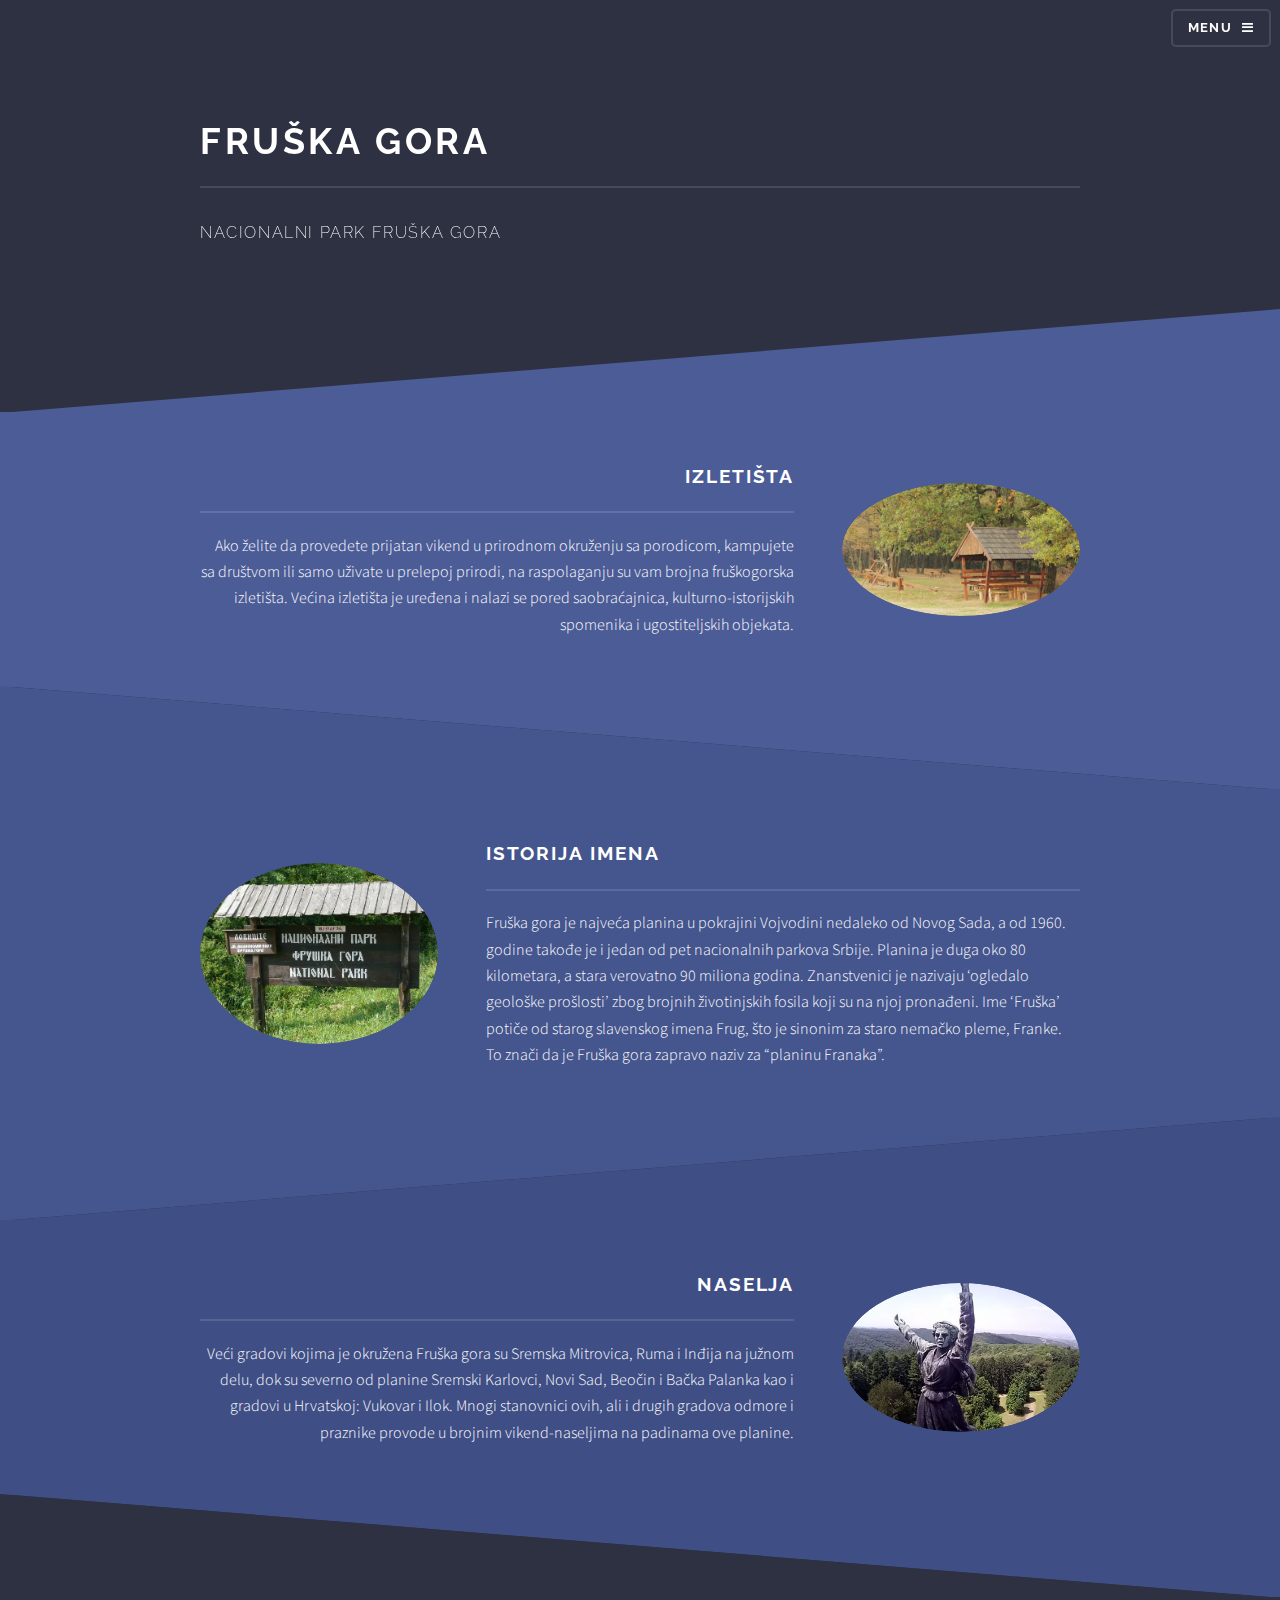
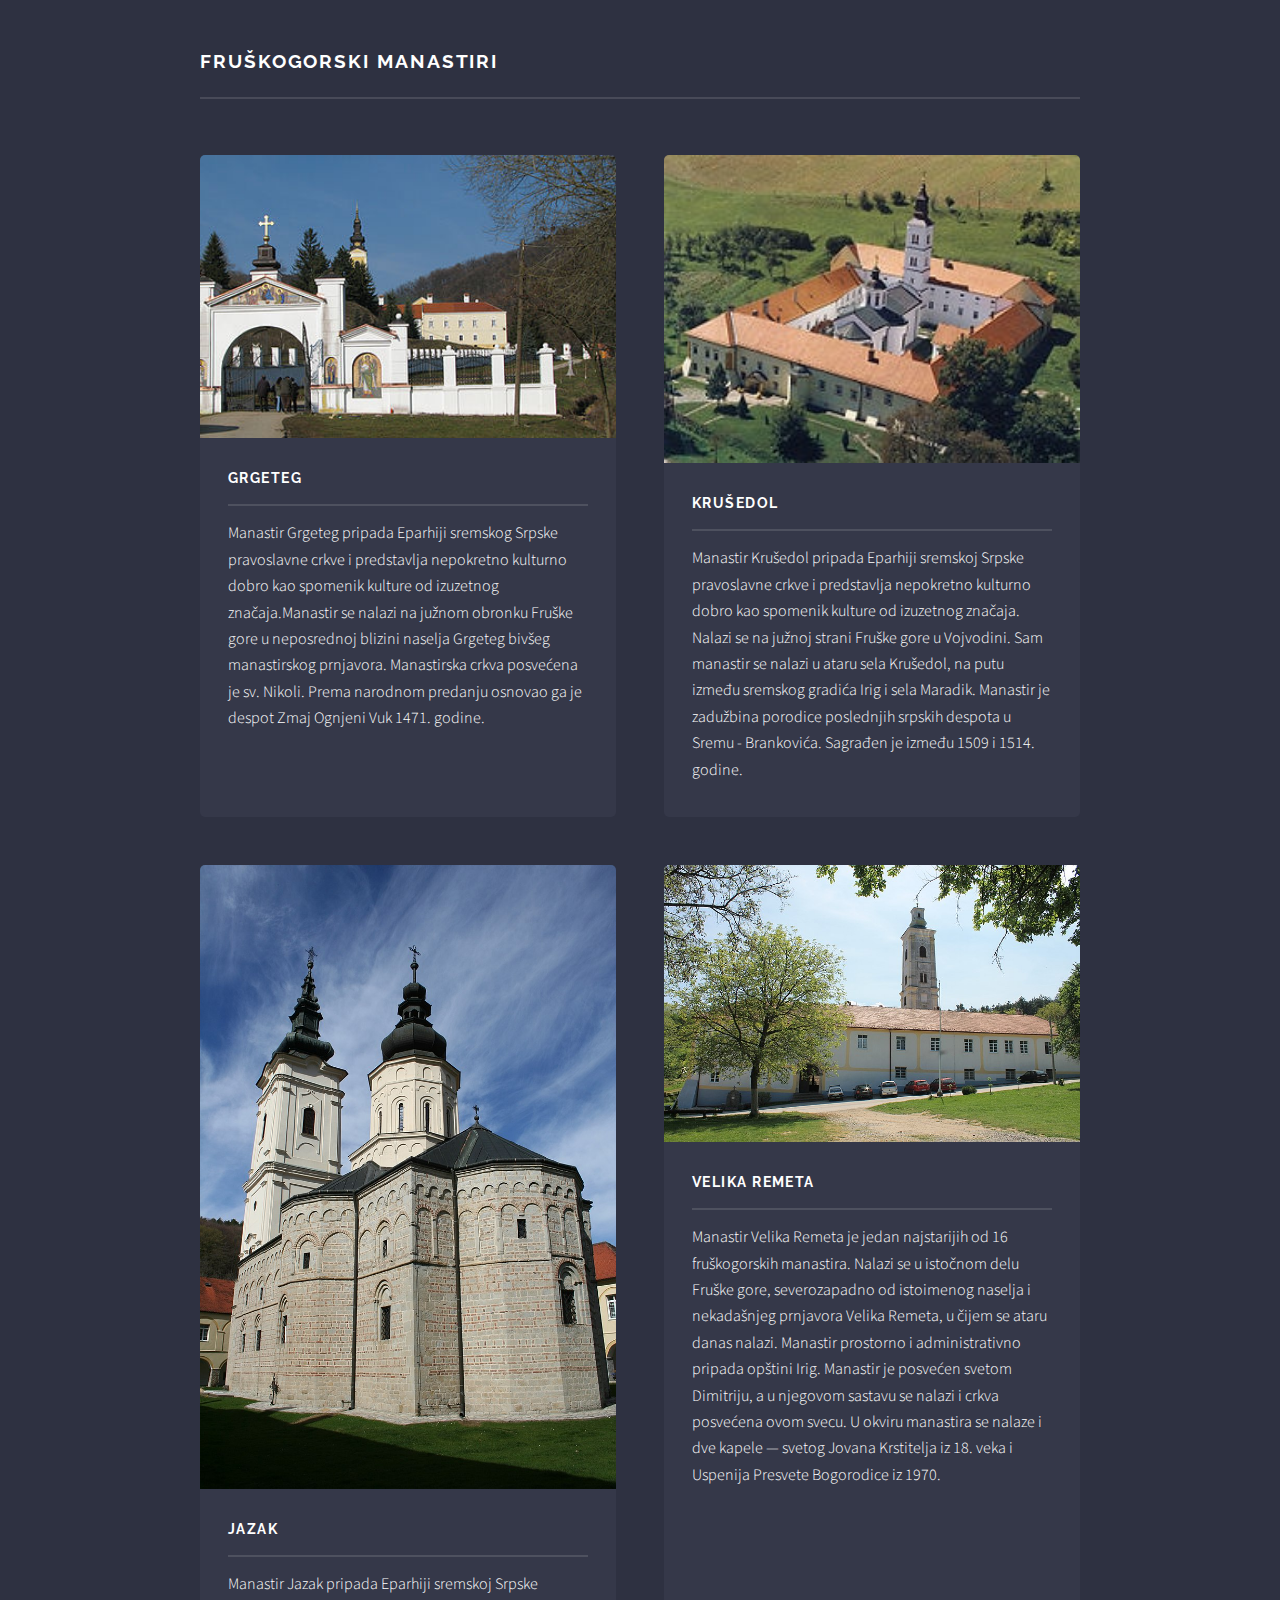
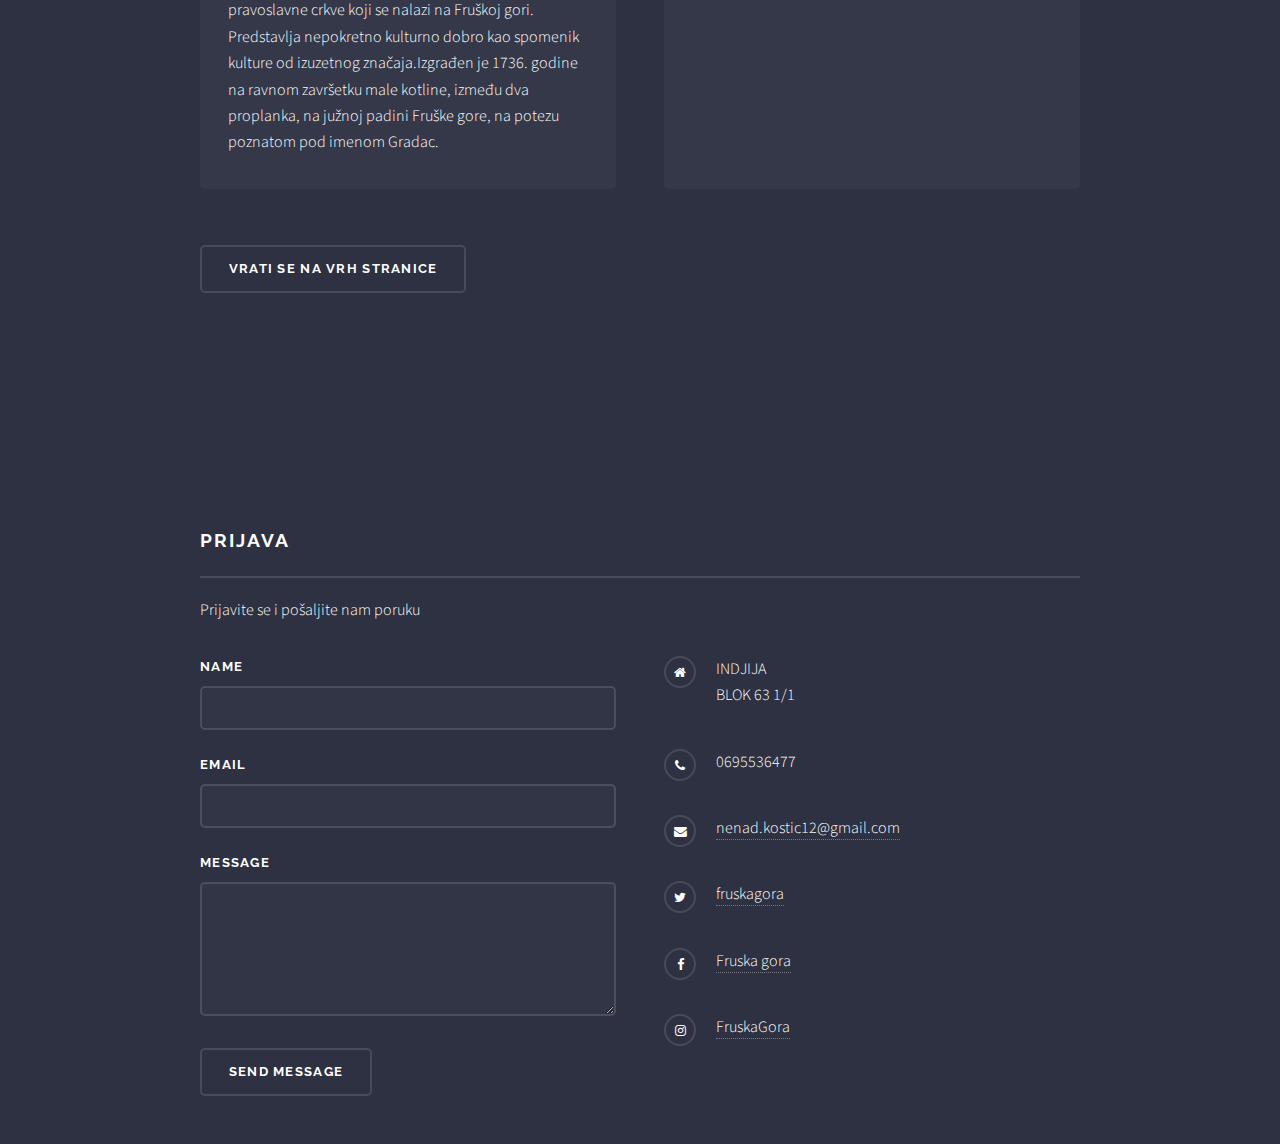
==== commit 8a76d24a: "Update index.html" ====
--- a/index.html
+++ b/index.html
@@ -8,7 +8,6 @@
 	<head>
 		<title>Fruška gora</title>
 		<meta charset="utf-8" />
-		<meta name="keywords" content="Fruška gora, Jezera, Fruškogorski manastiri, Iriski venac, Izletišta, Zmajevac, Naselja ">
 		<link rel="shortcut icon" type="image/png" href="images/favicion.png">
 		<meta name="viewport" content="width=device-width, initial-scale=1, user-scalable=no" />
 		<link rel="stylesheet" href="assets/css/main.css" />
--- a/assets/css/main.css
+++ b/assets/css/main.css
@@ -1,4110 +1 @@
-@import url(font-awesome.min.css);
-@import url("https://fonts.googleapis.com/css?family=Raleway:200,700|Source+Sans+Pro:300,600,300italic,600italic");
-
-/*
-	Solid State by HTML5 UP
-	html5up.net | @ajlkn
-	Free for personal and commercial use under the CCA 3.0 license (html5up.net/license)
-*/
-
-html, body, div, span, applet, object,
-iframe, h1, h2, h3, h4, h5, h6, p, blockquote,
-pre, a, abbr, acronym, address, big, cite,
-code, del, dfn, em, img, ins, kbd, q, s, samp,
-small, strike, strong, sub, sup, tt, var, b,
-u, i, center, dl, dt, dd, ol, ul, li, fieldset,
-form, label, legend, table, caption, tbody,
-tfoot, thead, tr, th, td, article, aside,
-canvas, details, embed, figure, figcaption,
-footer, header, hgroup, menu, nav, output, ruby,
-section, summary, time, mark, audio, video {
-	margin: 0;
-	padding: 0;
-	border: 0;
-	font-size: 100%;
-	font: inherit;
-	vertical-align: baseline;}
-
-article, aside, details, figcaption, figure,
-footer, header, hgroup, menu, nav, section {
-	display: block;}
-
-body {
-	line-height: 1;
-}
-
-ol, ul {
-	list-style: none;
-}
-
-blockquote, q {
-	quotes: none;
-}
-
-	blockquote:before, blockquote:after, q:before, q:after {
-		content: '';
-		content: none;
-	}
-
-table {
-	border-collapse: collapse;
-	border-spacing: 0;
-}
-
-body {
-	-webkit-text-size-adjust: none;
-}
-
-mark {
-	background-color: transparent;
-	color: inherit;
-}
-
-input::-moz-focus-inner {
-	border: 0;
-	padding: 0;
-}
-
-input, select, textarea {
-	-moz-appearance: none;
-	-webkit-appearance: none;
-	-ms-appearance: none;
-	appearance: none;
-}
-
-/* Basic */
-
-	@-ms-viewport {
-		width: device-width;
-	}
-
-	body {
-		-ms-overflow-style: scrollbar;
-	}
-
-	@media screen and (max-width: 480px) {
-
-		html, body {
-			min-width: 320px;
-		}
-
-	}
-
-	html {
-		box-sizing: border-box;
-	}
-
-	*, *:before, *:after {
-		box-sizing: inherit;
-	}
-
-	body {
-		background-color: #2e3141;
-		background-image: linear-gradient(to top, rgba(46, 49, 65, 0.8), rgba(46, 49, 65, 0.8)), url("../../images/bg.jpg");
-		background-size: auto, cover;
-		background-attachment: fixed, fixed;
-		background-position: center, center;
-	}
-
-		body.is-preload *, body.is-preload *:before, body.is-preload *:after {
-			-moz-animation: none !important;
-			-webkit-animation: none !important;
-			-ms-animation: none !important;
-			animation: none !important;
-			-moz-transition: none !important;
-			-webkit-transition: none !important;
-			-ms-transition: none !important;
-			transition: none !important;
-		}
-
-/* Type */
-
-	body, input, select, textarea {
-		color: #ffffff;
-		font-family: "Source Sans Pro", Helvetica, sans-serif;
-		font-size: 16.5pt;
-		font-weight: 300;
-		line-height: 1.65;
-	}
-
-		@media screen and (max-width: 1680px) {
-
-			body, input, select, textarea {
-				font-size: 13pt;
-			}
-
-		}
-
-		@media screen and (max-width: 1280px) {
-
-			body, input, select, textarea {
-				font-size: 12pt;
-			}
-
-		}
-
-		@media screen and (max-width: 980px) {
-
-			body, input, select, textarea {
-				font-size: 12pt;
-			}
-
-		}
-
-		@media screen and (max-width: 736px) {
-
-			body, input, select, textarea {
-				font-size: 12pt;
-			}
-
-		}
-
-		@media screen and (max-width: 480px) {
-
-			body, input, select, textarea {
-				font-size: 12pt;
-			}
-
-		}
-
-	a {
-		-moz-transition: color 0.2s ease-in-out, border-bottom-color 0.2s ease-in-out;
-		-webkit-transition: color 0.2s ease-in-out, border-bottom-color 0.2s ease-in-out;
-		-ms-transition: color 0.2s ease-in-out, border-bottom-color 0.2s ease-in-out;
-		transition: color 0.2s ease-in-out, border-bottom-color 0.2s ease-in-out;
-		border-bottom: dotted 1px rgba(255, 255, 255, 0.35);
-		color: #ffffff;
-		text-decoration: none;
-	}
-
-		a:hover {
-			border-bottom-color: transparent;
-			color: #ffffff !important;
-		}
-
-		a.special:not(.button) {
-			text-decoration: none;
-			border-bottom: 0;
-			display: block;
-			font-family: Raleway, Helvetica, sans-serif;
-			font-size: 0.8em;
-			font-weight: 700;
-			letter-spacing: 0.1em;
-			margin: 0 0 2em 0;
-			text-transform: uppercase;
-		}
-
-			a.special:not(.button):before {
-				-moz-osx-font-smoothing: grayscale;
-				-webkit-font-smoothing: antialiased;
-				font-family: FontAwesome;
-				font-style: normal;
-				font-weight: normal;
-				text-transform: none !important;
-			}
-
-			a.special:not(.button):before {
-				-moz-transition: background-color 0.2s ease-in-out;
-				-webkit-transition: background-color 0.2s ease-in-out;
-				-ms-transition: background-color 0.2s ease-in-out;
-				transition: background-color 0.2s ease-in-out;
-				border-radius: 100%;
-				border: solid 2px rgba(255, 255, 255, 0.125);
-				content: '\f105';
-				display: inline-block;
-				font-size: 1.25em;
-				height: 2em;
-				line-height: 1.65em;
-				margin-right: 0.85em;
-				text-align: center;
-				text-indent: 0.15em;
-				vertical-align: middle;
-				width: 2em;
-			}
-
-			a.special:not(.button):hover:before {
-				background-color: rgba(255, 255, 255, 0.025);
-			}
-
-			a.special:not(.button):active:before {
-				background-color: rgba(255, 255, 255, 0.075);
-			}
-
-	strong, b {
-		color: #ffffff;
-		font-weight: 600;
-	}
-
-	em, i {
-		font-style: italic;
-	}
-
-	p {
-		margin: 0 0 2em 0;
-	}
-
-	h1, h2, h3, h4, h5, h6 {
-		color: #ffffff;
-		font-family: Raleway, Helvetica, sans-serif;
-		font-weight: 700;
-		letter-spacing: 0.1em;
-		margin: 0 0 1em 0;
-		text-transform: uppercase;
-	}
-
-		h1 a, h2 a, h3 a, h4 a, h5 a, h6 a {
-			color: inherit;
-			text-decoration: none;
-			border-bottom: 0;
-		}
-
-		h1 span, h2 span, h3 span, h4 span, h5 span, h6 span {
-			font-weight: 200;
-		}
-
-		h1.major, h2.major, h3.major, h4.major, h5.major, h6.major {
-			padding-bottom: 1em;
-			border-bottom: solid 2px rgba(255, 255, 255, 0.125);
-		}
-
-	h2 {
-		font-size: 1.2em;
-	}
-
-	h3 {
-		font-size: 0.9em;
-	}
-
-	h4 {
-		font-size: 0.7em;
-	}
-
-	h5 {
-		font-size: 0.7em;
-	}
-
-	h6 {
-		font-size: 0.7em;
-	}
-
-	@media screen and (max-width: 736px) {
-
-		h2 {
-			font-size: 1em;
-		}
-
-		h3 {
-			font-size: 0.8em;
-		}
-
-	}
-
-	sub {
-		font-size: 0.8em;
-		position: relative;
-		top: 0.5em;
-	}
-
-	sup {
-		font-size: 0.8em;
-		position: relative;
-		top: -0.5em;
-	}
-
-	blockquote {
-		border-left: solid 4px rgba(255, 255, 255, 0.125);
-		font-style: italic;
-		margin: 0 0 2em 0;
-		padding: 0.5em 0 0.5em 2em;
-	}
-
-	code {
-		background: rgba(255, 255, 255, 0.025);
-		border-radius: 5px;
-		border: solid 2px rgba(255, 255, 255, 0.125);
-		font-family: "Courier New", monospace;
-		font-size: 0.9em;
-		margin: 0 0.25em;
-		padding: 0.25em 0.65em;
-	}
-
-	pre {
-		-webkit-overflow-scrolling: touch;
-		font-family: "Courier New", monospace;
-		font-size: 0.9em;
-		margin: 0 0 2em 0;
-	}
-
-		pre code {
-			display: block;
-			line-height: 1.75em;
-			padding: 1em 1.5em;
-			overflow-x: auto;
-		}
-
-	hr {
-		border: 0;
-		border-bottom: solid 2px rgba(255, 255, 255, 0.125);
-		margin: 2.5em 0;
-	}
-
-		hr.major {
-			margin: 4em 0;
-		}
-
-	.align-left {
-		text-align: left;
-	}
-
-	.align-center {
-		text-align: center;
-	}
-
-	.align-right {
-		text-align: right;
-	}
-
-/* Row */
-
-	.row {
-		display: flex;
-		flex-wrap: wrap;
-		box-sizing: border-box;
-		align-items: stretch;
-	}
-
-		.row > * {
-			box-sizing: border-box;
-		}
-
-		.row.gtr-uniform > * > :last-child {
-			margin-bottom: 0;
-		}
-
-		.row.aln-left {
-			justify-content: flex-start;
-		}
-
-		.row.aln-center {
-			justify-content: center;
-		}
-
-		.row.aln-right {
-			justify-content: flex-end;
-		}
-
-		.row.aln-top {
-			align-items: flex-start;
-		}
-
-		.row.aln-middle {
-			align-items: center;
-		}
-
-		.row.aln-bottom {
-			align-items: flex-end;
-		}
-
-		.row > .imp {
-			order: -1;
-		}
-
-		.row > .col-1 {
-			width: 8.3333333333%;
-		}
-
-		.row > .off-1 {
-			margin-left: 8.3333333333%;
-		}
-
-		.row > .col-2 {
-			width: 16.6666666667%;
-		}
-
-		.row > .off-2 {
-			margin-left: 16.6666666667%;
-		}
-
-		.row > .col-3 {
-			width: 25%;
-		}
-
-		.row > .off-3 {
-			margin-left: 25%;
-		}
-
-		.row > .col-4 {
-			width: 33.3333333333%;
-		}
-
-		.row > .off-4 {
-			margin-left: 33.3333333333%;
-		}
-
-		.row > .col-5 {
-			width: 41.6666666667%;
-		}
-
-		.row > .off-5 {
-			margin-left: 41.6666666667%;
-		}
-
-		.row > .col-6 {
-			width: 50%;
-		}
-
-		.row > .off-6 {
-			margin-left: 50%;
-		}
-
-		.row > .col-7 {
-			width: 58.3333333333%;
-		}
-
-		.row > .off-7 {
-			margin-left: 58.3333333333%;
-		}
-
-		.row > .col-8 {
-			width: 66.6666666667%;
-		}
-
-		.row > .off-8 {
-			margin-left: 66.6666666667%;
-		}
-
-		.row > .col-9 {
-			width: 75%;
-		}
-
-		.row > .off-9 {
-			margin-left: 75%;
-		}
-
-		.row > .col-10 {
-			width: 83.3333333333%;
-		}
-
-		.row > .off-10 {
-			margin-left: 83.3333333333%;
-		}
-
-		.row > .col-11 {
-			width: 91.6666666667%;
-		}
-
-		.row > .off-11 {
-			margin-left: 91.6666666667%;
-		}
-
-		.row > .col-12 {
-			width: 100%;
-		}
-
-		.row > .off-12 {
-			margin-left: 100%;
-		}
-
-		.row.gtr-0 {
-			margin-top: 0;
-			margin-left: 0em;
-		}
-
-			.row.gtr-0 > * {
-				padding: 0 0 0 0em;
-			}
-
-			.row.gtr-0.gtr-uniform {
-				margin-top: 0em;
-			}
-
-				.row.gtr-0.gtr-uniform > * {
-					padding-top: 0em;
-				}
-
-		.row.gtr-25 {
-			margin-top: 0;
-			margin-left: -0.4375em;
-		}
-
-			.row.gtr-25 > * {
-				padding: 0 0 0 0.4375em;
-			}
-
-			.row.gtr-25.gtr-uniform {
-				margin-top: -0.4375em;
-			}
-
-				.row.gtr-25.gtr-uniform > * {
-					padding-top: 0.4375em;
-				}
-
-		.row.gtr-50 {
-			margin-top: 0;
-			margin-left: -0.875em;
-		}
-
-			.row.gtr-50 > * {
-				padding: 0 0 0 0.875em;
-			}
-
-			.row.gtr-50.gtr-uniform {
-				margin-top: -0.875em;
-			}
-
-				.row.gtr-50.gtr-uniform > * {
-					padding-top: 0.875em;
-				}
-
-		.row {
-			margin-top: 0;
-			margin-left: -1.75em;
-		}
-
-			.row > * {
-				padding: 0 0 0 1.75em;
-			}
-
-			.row.gtr-uniform {
-				margin-top: -1.75em;
-			}
-
-				.row.gtr-uniform > * {
-					padding-top: 1.75em;
-				}
-
-		.row.gtr-150 {
-			margin-top: 0;
-			margin-left: -2.625em;
-		}
-
-			.row.gtr-150 > * {
-				padding: 0 0 0 2.625em;
-			}
-
-			.row.gtr-150.gtr-uniform {
-				margin-top: -2.625em;
-			}
-
-				.row.gtr-150.gtr-uniform > * {
-					padding-top: 2.625em;
-				}
-
-		.row.gtr-200 {
-			margin-top: 0;
-			margin-left: -3.5em;
-		}
-
-			.row.gtr-200 > * {
-				padding: 0 0 0 3.5em;
-			}
-
-			.row.gtr-200.gtr-uniform {
-				margin-top: -3.5em;
-			}
-
-				.row.gtr-200.gtr-uniform > * {
-					padding-top: 3.5em;
-				}
-
-		@media screen and (max-width: 1680px) {
-
-			.row {
-				display: flex;
-				flex-wrap: wrap;
-				box-sizing: border-box;
-				align-items: stretch;
-			}
-
-				.row > * {
-					box-sizing: border-box;
-				}
-
-				.row.gtr-uniform > * > :last-child {
-					margin-bottom: 0;
-				}
-
-				.row.aln-left {
-					justify-content: flex-start;
-				}
-
-				.row.aln-center {
-					justify-content: center;
-				}
-
-				.row.aln-right {
-					justify-content: flex-end;
-				}
-
-				.row.aln-top {
-					align-items: flex-start;
-				}
-
-				.row.aln-middle {
-					align-items: center;
-				}
-
-				.row.aln-bottom {
-					align-items: flex-end;
-				}
-
-				.row > .imp-xlarge {
-					order: -1;
-				}
-
-				.row > .col-1-xlarge {
-					width: 8.3333333333%;
-				}
-
-				.row > .off-1-xlarge {
-					margin-left: 8.3333333333%;
-				}
-
-				.row > .col-2-xlarge {
-					width: 16.6666666667%;
-				}
-
-				.row > .off-2-xlarge {
-					margin-left: 16.6666666667%;
-				}
-
-				.row > .col-3-xlarge {
-					width: 25%;
-				}
-
-				.row > .off-3-xlarge {
-					margin-left: 25%;
-				}
-
-				.row > .col-4-xlarge {
-					width: 33.3333333333%;
-				}
-
-				.row > .off-4-xlarge {
-					margin-left: 33.3333333333%;
-				}
-
-				.row > .col-5-xlarge {
-					width: 41.6666666667%;
-				}
-
-				.row > .off-5-xlarge {
-					margin-left: 41.6666666667%;
-				}
-
-				.row > .col-6-xlarge {
-					width: 50%;
-				}
-
-				.row > .off-6-xlarge {
-					margin-left: 50%;
-				}
-
-				.row > .col-7-xlarge {
-					width: 58.3333333333%;
-				}
-
-				.row > .off-7-xlarge {
-					margin-left: 58.3333333333%;
-				}
-
-				.row > .col-8-xlarge {
-					width: 66.6666666667%;
-				}
-
-				.row > .off-8-xlarge {
-					margin-left: 66.6666666667%;
-				}
-
-				.row > .col-9-xlarge {
-					width: 75%;
-				}
-
-				.row > .off-9-xlarge {
-					margin-left: 75%;
-				}
-
-				.row > .col-10-xlarge {
-					width: 83.3333333333%;
-				}
-
-				.row > .off-10-xlarge {
-					margin-left: 83.3333333333%;
-				}
-
-				.row > .col-11-xlarge {
-					width: 91.6666666667%;
-				}
-
-				.row > .off-11-xlarge {
-					margin-left: 91.6666666667%;
-				}
-
-				.row > .col-12-xlarge {
-					width: 100%;
-				}
-
-				.row > .off-12-xlarge {
-					margin-left: 100%;
-				}
-
-				.row.gtr-0 {
-					margin-top: 0;
-					margin-left: 0em;
-				}
-
-					.row.gtr-0 > * {
-						padding: 0 0 0 0em;
-					}
-
-					.row.gtr-0.gtr-uniform {
-						margin-top: 0em;
-					}
-
-						.row.gtr-0.gtr-uniform > * {
-							padding-top: 0em;
-						}
-
-				.row.gtr-25 {
-					margin-top: 0;
-					margin-left: -0.4375em;
-				}
-
-					.row.gtr-25 > * {
-						padding: 0 0 0 0.4375em;
-					}
-
-					.row.gtr-25.gtr-uniform {
-						margin-top: -0.4375em;
-					}
-
-						.row.gtr-25.gtr-uniform > * {
-							padding-top: 0.4375em;
-						}
-
-				.row.gtr-50 {
-					margin-top: 0;
-					margin-left: -0.875em;
-				}
-
-					.row.gtr-50 > * {
-						padding: 0 0 0 0.875em;
-					}
-
-					.row.gtr-50.gtr-uniform {
-						margin-top: -0.875em;
-					}
-
-						.row.gtr-50.gtr-uniform > * {
-							padding-top: 0.875em;
-						}
-
-				.row {
-					margin-top: 0;
-					margin-left: -1.75em;
-				}
-
-					.row > * {
-						padding: 0 0 0 1.75em;
-					}
-
-					.row.gtr-uniform {
-						margin-top: -1.75em;
-					}
-
-						.row.gtr-uniform > * {
-							padding-top: 1.75em;
-						}
-
-				.row.gtr-150 {
-					margin-top: 0;
-					margin-left: -2.625em;
-				}
-
-					.row.gtr-150 > * {
-						padding: 0 0 0 2.625em;
-					}
-
-					.row.gtr-150.gtr-uniform {
-						margin-top: -2.625em;
-					}
-
-						.row.gtr-150.gtr-uniform > * {
-							padding-top: 2.625em;
-						}
-
-				.row.gtr-200 {
-					margin-top: 0;
-					margin-left: -3.5em;
-				}
-
-					.row.gtr-200 > * {
-						padding: 0 0 0 3.5em;
-					}
-
-					.row.gtr-200.gtr-uniform {
-						margin-top: -3.5em;
-					}
-
-						.row.gtr-200.gtr-uniform > * {
-							padding-top: 3.5em;
-						}
-
-		}
-
-		@media screen and (max-width: 1280px) {
-
-			.row {
-				display: flex;
-				flex-wrap: wrap;
-				box-sizing: border-box;
-				align-items: stretch;
-			}
-
-				.row > * {
-					box-sizing: border-box;
-				}
-
-				.row.gtr-uniform > * > :last-child {
-					margin-bottom: 0;
-				}
-
-				.row.aln-left {
-					justify-content: flex-start;
-				}
-
-				.row.aln-center {
-					justify-content: center;
-				}
-
-				.row.aln-right {
-					justify-content: flex-end;
-				}
-
-				.row.aln-top {
-					align-items: flex-start;
-				}
-
-				.row.aln-middle {
-					align-items: center;
-				}
-
-				.row.aln-bottom {
-					align-items: flex-end;
-				}
-
-				.row > .imp-large {
-					order: -1;
-				}
-
-				.row > .col-1-large {
-					width: 8.3333333333%;
-				}
-
-				.row > .off-1-large {
-					margin-left: 8.3333333333%;
-				}
-
-				.row > .col-2-large {
-					width: 16.6666666667%;
-				}
-
-				.row > .off-2-large {
-					margin-left: 16.6666666667%;
-				}
-
-				.row > .col-3-large {
-					width: 25%;
-				}
-
-				.row > .off-3-large {
-					margin-left: 25%;
-				}
-
-				.row > .col-4-large {
-					width: 33.3333333333%;
-				}
-
-				.row > .off-4-large {
-					margin-left: 33.3333333333%;
-				}
-
-				.row > .col-5-large {
-					width: 41.6666666667%;
-				}
-
-				.row > .off-5-large {
-					margin-left: 41.6666666667%;
-				}
-
-				.row > .col-6-large {
-					width: 50%;
-				}
-
-				.row > .off-6-large {
-					margin-left: 50%;
-				}
-
-				.row > .col-7-large {
-					width: 58.3333333333%;
-				}
-
-				.row > .off-7-large {
-					margin-left: 58.3333333333%;
-				}
-
-				.row > .col-8-large {
-					width: 66.6666666667%;
-				}
-
-				.row > .off-8-large {
-					margin-left: 66.6666666667%;
-				}
-
-				.row > .col-9-large {
-					width: 75%;
-				}
-
-				.row > .off-9-large {
-					margin-left: 75%;
-				}
-
-				.row > .col-10-large {
-					width: 83.3333333333%;
-				}
-
-				.row > .off-10-large {
-					margin-left: 83.3333333333%;
-				}
-
-				.row > .col-11-large {
-					width: 91.6666666667%;
-				}
-
-				.row > .off-11-large {
-					margin-left: 91.6666666667%;
-				}
-
-				.row > .col-12-large {
-					width: 100%;
-				}
-
-				.row > .off-12-large {
-					margin-left: 100%;
-				}
-
-				.row.gtr-0 {
-					margin-top: 0;
-					margin-left: 0em;
-				}
-
-					.row.gtr-0 > * {
-						padding: 0 0 0 0em;
-					}
-
-					.row.gtr-0.gtr-uniform {
-						margin-top: 0em;
-					}
-
-						.row.gtr-0.gtr-uniform > * {
-							padding-top: 0em;
-						}
-
-				.row.gtr-25 {
-					margin-top: 0;
-					margin-left: -0.4375em;
-				}
-
-					.row.gtr-25 > * {
-						padding: 0 0 0 0.4375em;
-					}
-
-					.row.gtr-25.gtr-uniform {
-						margin-top: -0.4375em;
-					}
-
-						.row.gtr-25.gtr-uniform > * {
-							padding-top: 0.4375em;
-						}
-
-				.row.gtr-50 {
-					margin-top: 0;
-					margin-left: -0.875em;
-				}
-
-					.row.gtr-50 > * {
-						padding: 0 0 0 0.875em;
-					}
-
-					.row.gtr-50.gtr-uniform {
-						margin-top: -0.875em;
-					}
-
-						.row.gtr-50.gtr-uniform > * {
-							padding-top: 0.875em;
-						}
-
-				.row {
-					margin-top: 0;
-					margin-left: -1.75em;
-				}
-
-					.row > * {
-						padding: 0 0 0 1.75em;
-					}
-
-					.row.gtr-uniform {
-						margin-top: -1.75em;
-					}
-
-						.row.gtr-uniform > * {
-							padding-top: 1.75em;
-						}
-
-				.row.gtr-150 {
-					margin-top: 0;
-					margin-left: -2.625em;
-				}
-
-					.row.gtr-150 > * {
-						padding: 0 0 0 2.625em;
-					}
-
-					.row.gtr-150.gtr-uniform {
-						margin-top: -2.625em;
-					}
-
-						.row.gtr-150.gtr-uniform > * {
-							padding-top: 2.625em;
-						}
-
-				.row.gtr-200 {
-					margin-top: 0;
-					margin-left: -3.5em;
-				}
-
-					.row.gtr-200 > * {
-						padding: 0 0 0 3.5em;
-					}
-
-					.row.gtr-200.gtr-uniform {
-						margin-top: -3.5em;
-					}
-
-						.row.gtr-200.gtr-uniform > * {
-							padding-top: 3.5em;
-						}
-
-		}
-
-		@media screen and (max-width: 980px) {
-
-			.row {
-				display: flex;
-				flex-wrap: wrap;
-				box-sizing: border-box;
-				align-items: stretch;
-			}
-
-				.row > * {
-					box-sizing: border-box;
-				}
-
-				.row.gtr-uniform > * > :last-child {
-					margin-bottom: 0;
-				}
-
-				.row.aln-left {
-					justify-content: flex-start;
-				}
-
-				.row.aln-center {
-					justify-content: center;
-				}
-
-				.row.aln-right {
-					justify-content: flex-end;
-				}
-
-				.row.aln-top {
-					align-items: flex-start;
-				}
-
-				.row.aln-middle {
-					align-items: center;
-				}
-
-				.row.aln-bottom {
-					align-items: flex-end;
-				}
-
-				.row > .imp-medium {
-					order: -1;
-				}
-
-				.row > .col-1-medium {
-					width: 8.3333333333%;
-				}
-
-				.row > .off-1-medium {
-					margin-left: 8.3333333333%;
-				}
-
-				.row > .col-2-medium {
-					width: 16.6666666667%;
-				}
-
-				.row > .off-2-medium {
-					margin-left: 16.6666666667%;
-				}
-
-				.row > .col-3-medium {
-					width: 25%;
-				}
-
-				.row > .off-3-medium {
-					margin-left: 25%;
-				}
-
-				.row > .col-4-medium {
-					width: 33.3333333333%;
-				}
-
-				.row > .off-4-medium {
-					margin-left: 33.3333333333%;
-				}
-
-				.row > .col-5-medium {
-					width: 41.6666666667%;
-				}
-
-				.row > .off-5-medium {
-					margin-left: 41.6666666667%;
-				}
-
-				.row > .col-6-medium {
-					width: 50%;
-				}
-
-				.row > .off-6-medium {
-					margin-left: 50%;
-				}
-
-				.row > .col-7-medium {
-					width: 58.3333333333%;
-				}
-
-				.row > .off-7-medium {
-					margin-left: 58.3333333333%;
-				}
-
-				.row > .col-8-medium {
-					width: 66.6666666667%;
-				}
-
-				.row > .off-8-medium {
-					margin-left: 66.6666666667%;
-				}
-
-				.row > .col-9-medium {
-					width: 75%;
-				}
-
-				.row > .off-9-medium {
-					margin-left: 75%;
-				}
-
-				.row > .col-10-medium {
-					width: 83.3333333333%;
-				}
-
-				.row > .off-10-medium {
-					margin-left: 83.3333333333%;
-				}
-
-				.row > .col-11-medium {
-					width: 91.6666666667%;
-				}
-
-				.row > .off-11-medium {
-					margin-left: 91.6666666667%;
-				}
-
-				.row > .col-12-medium {
-					width: 100%;
-				}
-
-				.row > .off-12-medium {
-					margin-left: 100%;
-				}
-
-				.row.gtr-0 {
-					margin-top: 0;
-					margin-left: 0em;
-				}
-
-					.row.gtr-0 > * {
-						padding: 0 0 0 0em;
-					}
-
-					.row.gtr-0.gtr-uniform {
-						margin-top: 0em;
-					}
-
-						.row.gtr-0.gtr-uniform > * {
-							padding-top: 0em;
-						}
-
-				.row.gtr-25 {
-					margin-top: 0;
-					margin-left: -0.4375em;
-				}
-
-					.row.gtr-25 > * {
-						padding: 0 0 0 0.4375em;
-					}
-
-					.row.gtr-25.gtr-uniform {
-						margin-top: -0.4375em;
-					}
-
-						.row.gtr-25.gtr-uniform > * {
-							padding-top: 0.4375em;
-						}
-
-				.row.gtr-50 {
-					margin-top: 0;
-					margin-left: -0.875em;
-				}
-
-					.row.gtr-50 > * {
-						padding: 0 0 0 0.875em;
-					}
-
-					.row.gtr-50.gtr-uniform {
-						margin-top: -0.875em;
-					}
-
-						.row.gtr-50.gtr-uniform > * {
-							padding-top: 0.875em;
-						}
-
-				.row {
-					margin-top: 0;
-					margin-left: -1.75em;
-				}
-
-					.row > * {
-						padding: 0 0 0 1.75em;
-					}
-
-					.row.gtr-uniform {
-						margin-top: -1.75em;
-					}
-
-						.row.gtr-uniform > * {
-							padding-top: 1.75em;
-						}
-
-				.row.gtr-150 {
-					margin-top: 0;
-					margin-left: -2.625em;
-				}
-
-					.row.gtr-150 > * {
-						padding: 0 0 0 2.625em;
-					}
-
-					.row.gtr-150.gtr-uniform {
-						margin-top: -2.625em;
-					}
-
-						.row.gtr-150.gtr-uniform > * {
-							padding-top: 2.625em;
-						}
-
-				.row.gtr-200 {
-					margin-top: 0;
-					margin-left: -3.5em;
-				}
-
-					.row.gtr-200 > * {
-						padding: 0 0 0 3.5em;
-					}
-
-					.row.gtr-200.gtr-uniform {
-						margin-top: -3.5em;
-					}
-
-						.row.gtr-200.gtr-uniform > * {
-							padding-top: 3.5em;
-						}
-
-		}
-
-		@media screen and (max-width: 736px) {
-
-			.row {
-				display: flex;
-				flex-wrap: wrap;
-				box-sizing: border-box;
-				align-items: stretch;
-			}
-
-				.row > * {
-					box-sizing: border-box;
-				}
-
-				.row.gtr-uniform > * > :last-child {
-					margin-bottom: 0;
-				}
-
-				.row.aln-left {
-					justify-content: flex-start;
-				}
-
-				.row.aln-center {
-					justify-content: center;
-				}
-
-				.row.aln-right {
-					justify-content: flex-end;
-				}
-
-				.row.aln-top {
-					align-items: flex-start;
-				}
-
-				.row.aln-middle {
-					align-items: center;
-				}
-
-				.row.aln-bottom {
-					align-items: flex-end;
-				}
-
-				.row > .imp-small {
-					order: -1;
-				}
-
-				.row > .col-1-small {
-					width: 8.3333333333%;
-				}
-
-				.row > .off-1-small {
-					margin-left: 8.3333333333%;
-				}
-
-				.row > .col-2-small {
-					width: 16.6666666667%;
-				}
-
-				.row > .off-2-small {
-					margin-left: 16.6666666667%;
-				}
-
-				.row > .col-3-small {
-					width: 25%;
-				}
-
-				.row > .off-3-small {
-					margin-left: 25%;
-				}
-
-				.row > .col-4-small {
-					width: 33.3333333333%;
-				}
-
-				.row > .off-4-small {
-					margin-left: 33.3333333333%;
-				}
-
-				.row > .col-5-small {
-					width: 41.6666666667%;
-				}
-
-				.row > .off-5-small {
-					margin-left: 41.6666666667%;
-				}
-
-				.row > .col-6-small {
-					width: 50%;
-				}
-
-				.row > .off-6-small {
-					margin-left: 50%;
-				}
-
-				.row > .col-7-small {
-					width: 58.3333333333%;
-				}
-
-				.row > .off-7-small {
-					margin-left: 58.3333333333%;
-				}
-
-				.row > .col-8-small {
-					width: 66.6666666667%;
-				}
-
-				.row > .off-8-small {
-					margin-left: 66.6666666667%;
-				}
-
-				.row > .col-9-small {
-					width: 75%;
-				}
-
-				.row > .off-9-small {
-					margin-left: 75%;
-				}
-
-				.row > .col-10-small {
-					width: 83.3333333333%;
-				}
-
-				.row > .off-10-small {
-					margin-left: 83.3333333333%;
-				}
-
-				.row > .col-11-small {
-					width: 91.6666666667%;
-				}
-
-				.row > .off-11-small {
-					margin-left: 91.6666666667%;
-				}
-
-				.row > .col-12-small {
-					width: 100%;
-				}
-
-				.row > .off-12-small {
-					margin-left: 100%;
-				}
-
-				.row.gtr-0 {
-					margin-top: 0;
-					margin-left: 0em;
-				}
-
-					.row.gtr-0 > * {
-						padding: 0 0 0 0em;
-					}
-
-					.row.gtr-0.gtr-uniform {
-						margin-top: 0em;
-					}
-
-						.row.gtr-0.gtr-uniform > * {
-							padding-top: 0em;
-						}
-
-				.row.gtr-25 {
-					margin-top: 0;
-					margin-left: -0.3125em;
-				}
-
-					.row.gtr-25 > * {
-						padding: 0 0 0 0.3125em;
-					}
-
-					.row.gtr-25.gtr-uniform {
-						margin-top: -0.3125em;
-					}
-
-						.row.gtr-25.gtr-uniform > * {
-							padding-top: 0.3125em;
-						}
-
-				.row.gtr-50 {
-					margin-top: 0;
-					margin-left: -0.625em;
-				}
-
-					.row.gtr-50 > * {
-						padding: 0 0 0 0.625em;
-					}
-
-					.row.gtr-50.gtr-uniform {
-						margin-top: -0.625em;
-					}
-
-						.row.gtr-50.gtr-uniform > * {
-							padding-top: 0.625em;
-						}
-
-				.row {
-					margin-top: 0;
-					margin-left: -1.25em;
-				}
-
-					.row > * {
-						padding: 0 0 0 1.25em;
-					}
-
-					.row.gtr-uniform {
-						margin-top: -1.25em;
-					}
-
-						.row.gtr-uniform > * {
-							padding-top: 1.25em;
-						}
-
-				.row.gtr-150 {
-					margin-top: 0;
-					margin-left: -1.875em;
-				}
-
-					.row.gtr-150 > * {
-						padding: 0 0 0 1.875em;
-					}
-
-					.row.gtr-150.gtr-uniform {
-						margin-top: -1.875em;
-					}
-
-						.row.gtr-150.gtr-uniform > * {
-							padding-top: 1.875em;
-						}
-
-				.row.gtr-200 {
-					margin-top: 0;
-					margin-left: -2.5em;
-				}
-
-					.row.gtr-200 > * {
-						padding: 0 0 0 2.5em;
-					}
-
-					.row.gtr-200.gtr-uniform {
-						margin-top: -2.5em;
-					}
-
-						.row.gtr-200.gtr-uniform > * {
-							padding-top: 2.5em;
-						}
-
-		}
-
-		@media screen and (max-width: 480px) {
-
-			.row {
-				display: flex;
-				flex-wrap: wrap;
-				box-sizing: border-box;
-				align-items: stretch;
-			}
-
-				.row > * {
-					box-sizing: border-box;
-				}
-
-				.row.gtr-uniform > * > :last-child {
-					margin-bottom: 0;
-				}
-
-				.row.aln-left {
-					justify-content: flex-start;
-				}
-
-				.row.aln-center {
-					justify-content: center;
-				}
-
-				.row.aln-right {
-					justify-content: flex-end;
-				}
-
-				.row.aln-top {
-					align-items: flex-start;
-				}
-
-				.row.aln-middle {
-					align-items: center;
-				}
-
-				.row.aln-bottom {
-					align-items: flex-end;
-				}
-
-				.row > .imp-xsmall {
-					order: -1;
-				}
-
-				.row > .col-1-xsmall {
-					width: 8.3333333333%;
-				}
-
-				.row > .off-1-xsmall {
-					margin-left: 8.3333333333%;
-				}
-
-				.row > .col-2-xsmall {
-					width: 16.6666666667%;
-				}
-
-				.row > .off-2-xsmall {
-					margin-left: 16.6666666667%;
-				}
-
-				.row > .col-3-xsmall {
-					width: 25%;
-				}
-
-				.row > .off-3-xsmall {
-					margin-left: 25%;
-				}
-
-				.row > .col-4-xsmall {
-					width: 33.3333333333%;
-				}
-
-				.row > .off-4-xsmall {
-					margin-left: 33.3333333333%;
-				}
-
-				.row > .col-5-xsmall {
-					width: 41.6666666667%;
-				}
-
-				.row > .off-5-xsmall {
-					margin-left: 41.6666666667%;
-				}
-
-				.row > .col-6-xsmall {
-					width: 50%;
-				}
-
-				.row > .off-6-xsmall {
-					margin-left: 50%;
-				}
-
-				.row > .col-7-xsmall {
-					width: 58.3333333333%;
-				}
-
-				.row > .off-7-xsmall {
-					margin-left: 58.3333333333%;
-				}
-
-				.row > .col-8-xsmall {
-					width: 66.6666666667%;
-				}
-
-				.row > .off-8-xsmall {
-					margin-left: 66.6666666667%;
-				}
-
-				.row > .col-9-xsmall {
-					width: 75%;
-				}
-
-				.row > .off-9-xsmall {
-					margin-left: 75%;
-				}
-
-				.row > .col-10-xsmall {
-					width: 83.3333333333%;
-				}
-
-				.row > .off-10-xsmall {
-					margin-left: 83.3333333333%;
-				}
-
-				.row > .col-11-xsmall {
-					width: 91.6666666667%;
-				}
-
-				.row > .off-11-xsmall {
-					margin-left: 91.6666666667%;
-				}
-
-				.row > .col-12-xsmall {
-					width: 100%;
-				}
-
-				.row > .off-12-xsmall {
-					margin-left: 100%;
-				}
-
-				.row.gtr-0 {
-					margin-top: 0;
-					margin-left: 0em;
-				}
-
-					.row.gtr-0 > * {
-						padding: 0 0 0 0em;
-					}
-
-					.row.gtr-0.gtr-uniform {
-						margin-top: 0em;
-					}
-
-						.row.gtr-0.gtr-uniform > * {
-							padding-top: 0em;
-						}
-
-				.row.gtr-25 {
-					margin-top: 0;
-					margin-left: -0.3125em;
-				}
-
-					.row.gtr-25 > * {
-						padding: 0 0 0 0.3125em;
-					}
-
-					.row.gtr-25.gtr-uniform {
-						margin-top: -0.3125em;
-					}
-
-						.row.gtr-25.gtr-uniform > * {
-							padding-top: 0.3125em;
-						}
-
-				.row.gtr-50 {
-					margin-top: 0;
-					margin-left: -0.625em;
-				}
-
-					.row.gtr-50 > * {
-						padding: 0 0 0 0.625em;
-					}
-
-					.row.gtr-50.gtr-uniform {
-						margin-top: -0.625em;
-					}
-
-						.row.gtr-50.gtr-uniform > * {
-							padding-top: 0.625em;
-						}
-
-				.row {
-					margin-top: 0;
-					margin-left: -1.25em;
-				}
-
-					.row > * {
-						padding: 0 0 0 1.25em;
-					}
-
-					.row.gtr-uniform {
-						margin-top: -1.25em;
-					}
-
-						.row.gtr-uniform > * {
-							padding-top: 1.25em;
-						}
-
-				.row.gtr-150 {
-					margin-top: 0;
-					margin-left: -1.875em;
-				}
-
-					.row.gtr-150 > * {
-						padding: 0 0 0 1.875em;
-					}
-
-					.row.gtr-150.gtr-uniform {
-						margin-top: -1.875em;
-					}
-
-						.row.gtr-150.gtr-uniform > * {
-							padding-top: 1.875em;
-						}
-
-				.row.gtr-200 {
-					margin-top: 0;
-					margin-left: -2.5em;
-				}
-
-					.row.gtr-200 > * {
-						padding: 0 0 0 2.5em;
-					}
-
-					.row.gtr-200.gtr-uniform {
-						margin-top: -2.5em;
-					}
-
-						.row.gtr-200.gtr-uniform > * {
-							padding-top: 2.5em;
-						}
-
-		}
-
-		@media screen and (max-width: 360px) {
-
-			.row {
-				display: flex;
-				flex-wrap: wrap;
-				box-sizing: border-box;
-				align-items: stretch;
-			}
-
-				.row > * {
-					box-sizing: border-box;
-				}
-
-				.row.gtr-uniform > * > :last-child {
-					margin-bottom: 0;
-				}
-
-				.row.aln-left {
-					justify-content: flex-start;
-				}
-
-				.row.aln-center {
-					justify-content: center;
-				}
-
-				.row.aln-right {
-					justify-content: flex-end;
-				}
-
-				.row.aln-top {
-					align-items: flex-start;
-				}
-
-				.row.aln-middle {
-					align-items: center;
-				}
-
-				.row.aln-bottom {
-					align-items: flex-end;
-				}
-
-				.row > .imp-xxsmall {
-					order: -1;
-				}
-
-				.row > .col-1-xxsmall {
-					width: 8.3333333333%;
-				}
-
-				.row > .off-1-xxsmall {
-					margin-left: 8.3333333333%;
-				}
-
-				.row > .col-2-xxsmall {
-					width: 16.6666666667%;
-				}
-
-				.row > .off-2-xxsmall {
-					margin-left: 16.6666666667%;
-				}
-
-				.row > .col-3-xxsmall {
-					width: 25%;
-				}
-
-				.row > .off-3-xxsmall {
-					margin-left: 25%;
-				}
-
-				.row > .col-4-xxsmall {
-					width: 33.3333333333%;
-				}
-
-				.row > .off-4-xxsmall {
-					margin-left: 33.3333333333%;
-				}
-
-				.row > .col-5-xxsmall {
-					width: 41.6666666667%;
-				}
-
-				.row > .off-5-xxsmall {
-					margin-left: 41.6666666667%;
-				}
-
-				.row > .col-6-xxsmall {
-					width: 50%;
-				}
-
-				.row > .off-6-xxsmall {
-					margin-left: 50%;
-				}
-
-				.row > .col-7-xxsmall {
-					width: 58.3333333333%;
-				}
-
-				.row > .off-7-xxsmall {
-					margin-left: 58.3333333333%;
-				}
-
-				.row > .col-8-xxsmall {
-					width: 66.6666666667%;
-				}
-
-				.row > .off-8-xxsmall {
-					margin-left: 66.6666666667%;
-				}
-
-				.row > .col-9-xxsmall {
-					width: 75%;
-				}
-
-				.row > .off-9-xxsmall {
-					margin-left: 75%;
-				}
-
-				.row > .col-10-xxsmall {
-					width: 83.3333333333%;
-				}
-
-				.row > .off-10-xxsmall {
-					margin-left: 83.3333333333%;
-				}
-
-				.row > .col-11-xxsmall {
-					width: 91.6666666667%;
-				}
-
-				.row > .off-11-xxsmall {
-					margin-left: 91.6666666667%;
-				}
-
-				.row > .col-12-xxsmall {
-					width: 100%;
-				}
-
-				.row > .off-12-xxsmall {
-					margin-left: 100%;
-				}
-
-				.row.gtr-0 {
-					margin-top: 0;
-					margin-left: 0em;
-				}
-
-					.row.gtr-0 > * {
-						padding: 0 0 0 0em;
-					}
-
-					.row.gtr-0.gtr-uniform {
-						margin-top: 0em;
-					}
-
-						.row.gtr-0.gtr-uniform > * {
-							padding-top: 0em;
-						}
-
-				.row.gtr-25 {
-					margin-top: 0;
-					margin-left: -0.3125em;
-				}
-
-					.row.gtr-25 > * {
-						padding: 0 0 0 0.3125em;
-					}
-
-					.row.gtr-25.gtr-uniform {
-						margin-top: -0.3125em;
-					}
-
-						.row.gtr-25.gtr-uniform > * {
-							padding-top: 0.3125em;
-						}
-
-				.row.gtr-50 {
-					margin-top: 0;
-					margin-left: -0.625em;
-				}
-
-					.row.gtr-50 > * {
-						padding: 0 0 0 0.625em;
-					}
-
-					.row.gtr-50.gtr-uniform {
-						margin-top: -0.625em;
-					}
-
-						.row.gtr-50.gtr-uniform > * {
-							padding-top: 0.625em;
-						}
-
-				.row {
-					margin-top: 0;
-					margin-left: -1.25em;
-				}
-
-					.row > * {
-						padding: 0 0 0 1.25em;
-					}
-
-					.row.gtr-uniform {
-						margin-top: -1.25em;
-					}
-
-						.row.gtr-uniform > * {
-							padding-top: 1.25em;
-						}
-
-				.row.gtr-150 {
-					margin-top: 0;
-					margin-left: -1.875em;
-				}
-
-					.row.gtr-150 > * {
-						padding: 0 0 0 1.875em;
-					}
-
-					.row.gtr-150.gtr-uniform {
-						margin-top: -1.875em;
-					}
-
-						.row.gtr-150.gtr-uniform > * {
-							padding-top: 1.875em;
-						}
-
-				.row.gtr-200 {
-					margin-top: 0;
-					margin-left: -2.5em;
-				}
-
-					.row.gtr-200 > * {
-						padding: 0 0 0 2.5em;
-					}
-
-					.row.gtr-200.gtr-uniform {
-						margin-top: -2.5em;
-					}
-
-						.row.gtr-200.gtr-uniform > * {
-							padding-top: 2.5em;
-						}
-
-		}
-
-/* Section/Article */
-
-	section.special, article.special {
-		text-align: center;
-	}
-
-/* Form */
-
-	form {
-		margin: 0 0 2em 0;
-	}
-
-		form > :last-child {
-			margin-bottom: 0;
-		}
-
-		form > .fields {
-			display: -moz-flex;
-			display: -webkit-flex;
-			display: -ms-flex;
-			display: flex;
-			-moz-flex-wrap: wrap;
-			-webkit-flex-wrap: wrap;
-			-ms-flex-wrap: wrap;
-			flex-wrap: wrap;
-			width: calc(100% + 3em);
-			margin: -1.5em 0 2em -1.5em;
-		}
-
-			form > .fields > .field {
-				-moz-flex-grow: 0;
-				-webkit-flex-grow: 0;
-				-ms-flex-grow: 0;
-				flex-grow: 0;
-				-moz-flex-shrink: 0;
-				-webkit-flex-shrink: 0;
-				-ms-flex-shrink: 0;
-				flex-shrink: 0;
-				padding: 1.5em 0 0 1.5em;
-				width: calc(100% - 1.5em);
-			}
-
-				form > .fields > .field.half {
-					width: calc(50% - 0.75em);
-				}
-
-				form > .fields > .field.third {
-					width: calc(100%/3 - 0.5em);
-				}
-
-				form > .fields > .field.quarter {
-					width: calc(25% - 0.375em);
-				}
-
-		@media screen and (max-width: 480px) {
-
-			form > .fields {
-				width: calc(100% + 3em);
-				margin: -1.5em 0 2em -1.5em;
-			}
-
-				form > .fields > .field {
-					padding: 1.5em 0 0 1.5em;
-					width: calc(100% - 1.5em);
-				}
-
-					form > .fields > .field.half {
-						width: calc(100% - 1.5em);
-					}
-
-					form > .fields > .field.third {
-						width: calc(100% - 1.5em);
-					}
-
-					form > .fields > .field.quarter {
-						width: calc(100% - 1.5em);
-					}
-
-		}
-
-	label {
-		color: #ffffff;
-		display: block;
-		font-family: Raleway, Helvetica, sans-serif;
-		font-size: 0.8em;
-		font-weight: 700;
-		letter-spacing: 0.1em;
-		margin: 0 0 0.7em 0;
-		text-transform: uppercase;
-	}
-
-	input[type="text"],
-	input[type="password"],
-	input[type="email"],
-	input[type="tel"],
-	select,
-	textarea {
-		-moz-appearance: none;
-		-webkit-appearance: none;
-		-ms-appearance: none;
-		appearance: none;
-		background: rgba(255, 255, 255, 0.025);
-		border-radius: 5px;
-		border: none;
-		border: solid 2px rgba(255, 255, 255, 0.125);
-		color: inherit;
-		display: block;
-		outline: 0;
-		padding: 0 1em;
-		text-decoration: none;
-		width: 100%;
-	}
-
-		input[type="text"]:invalid,
-		input[type="password"]:invalid,
-		input[type="email"]:invalid,
-		input[type="tel"]:invalid,
-		select:invalid,
-		textarea:invalid {
-			box-shadow: none;
-		}
-
-		input[type="text"]:focus,
-		input[type="password"]:focus,
-		input[type="email"]:focus,
-		input[type="tel"]:focus,
-		select:focus,
-		textarea:focus {
-			border-color: #5b6ba6;
-		}
-
-	select {
-		background-image: url("data:image/svg+xml;charset=utf8,%3Csvg xmlns='http://www.w3.org/2000/svg' width='40' height='40' preserveAspectRatio='none' viewBox='0 0 40 40'%3E%3Cpath d='M9.4,12.3l10.4,10.4l10.4-10.4c0.2-0.2,0.5-0.4,0.9-0.4c0.3,0,0.6,0.1,0.9,0.4l3.3,3.3c0.2,0.2,0.4,0.5,0.4,0.9 c0,0.4-0.1,0.6-0.4,0.9L20.7,31.9c-0.2,0.2-0.5,0.4-0.9,0.4c-0.3,0-0.6-0.1-0.9-0.4L4.3,17.3c-0.2-0.2-0.4-0.5-0.4-0.9 c0-0.4,0.1-0.6,0.4-0.9l3.3-3.3c0.2-0.2,0.5-0.4,0.9-0.4S9.1,12.1,9.4,12.3z' fill='rgba(255, 255, 255, 0.125)' /%3E%3C/svg%3E");
-		background-size: 1.25rem;
-		background-repeat: no-repeat;
-		background-position: calc(100% - 1rem) center;
-		height: 2.75em;
-		padding-right: 2.75em;
-		text-overflow: ellipsis;
-	}
-
-		select option {
-			color: #ffffff;
-			background: #2e3141;
-		}
-
-		select:focus::-ms-value {
-			background-color: transparent;
-		}
-
-		select::-ms-expand {
-			display: none;
-		}
-
-	input[type="text"],
-	input[type="password"],
-	input[type="email"],
-	select {
-		height: 2.75em;
-	}
-
-	textarea {
-		padding: 0.75em 1em;
-	}
-
-	input[type="checkbox"],
-	input[type="radio"] {
-		-moz-appearance: none;
-		-webkit-appearance: none;
-		-ms-appearance: none;
-		appearance: none;
-		display: block;
-		float: left;
-		margin-right: -2em;
-		opacity: 0;
-		width: 1em;
-		z-index: -1;
-	}
-
-		input[type="checkbox"] + label,
-		input[type="radio"] + label {
-			text-decoration: none;
-			color: #ffffff;
-			cursor: pointer;
-			display: inline-block;
-			font-size: 1em;
-			font-family: "Source Sans Pro", Helvetica, sans-serif;
-			text-transform: none;
-			letter-spacing: 0;
-			font-weight: 300;
-			padding-left: 2.4em;
-			padding-right: 0.75em;
-			position: relative;
-		}
-
-			input[type="checkbox"] + label:before,
-			input[type="radio"] + label:before {
-				-moz-osx-font-smoothing: grayscale;
-				-webkit-font-smoothing: antialiased;
-				font-family: FontAwesome;
-				font-style: normal;
-				font-weight: normal;
-				text-transform: none !important;
-			}
-
-			input[type="checkbox"] + label:before,
-			input[type="radio"] + label:before {
-				background: rgba(255, 255, 255, 0.025);
-				border-radius: 5px;
-				border: solid 2px rgba(255, 255, 255, 0.125);
-				content: '';
-				display: inline-block;
-				height: 1.65em;
-				left: 0;
-				line-height: 1.58125em;
-				position: absolute;
-				text-align: center;
-				top: 0;
-				width: 1.65em;
-			}
-
-		input[type="checkbox"]:checked + label:before,
-		input[type="radio"]:checked + label:before {
-			background: #ffffff;
-			border-color: #ffffff;
-			content: '\f00c';
-			color: #2e3141;
-		}
-
-		input[type="checkbox"]:focus + label:before,
-		input[type="radio"]:focus + label:before {
-			border-color: #4c5c96;
-		}
-
-	input[type="checkbox"] + label:before {
-		border-radius: 5px;
-	}
-
-	input[type="radio"] + label:before {
-		border-radius: 100%;
-	}
-
-	::-webkit-input-placeholder {
-		color: rgba(255, 255, 255, 0.35) !important;
-		opacity: 1.0;
-	}
-
-	:-moz-placeholder {
-		color: rgba(255, 255, 255, 0.35) !important;
-		opacity: 1.0;
-	}
-
-	::-moz-placeholder {
-		color: rgba(255, 255, 255, 0.35) !important;
-		opacity: 1.0;
-	}
-
-	:-ms-input-placeholder {
-		color: rgba(255, 255, 255, 0.35) !important;
-		opacity: 1.0;
-	}
-
-/* Box */
-
-	.box {
-		border-radius: 5px;
-		border: solid 2px rgba(255, 255, 255, 0.125);
-		margin-bottom: 2em;
-		padding: 1.5em;
-	}
-
-		.box > :last-child,
-		.box > :last-child > :last-child,
-		.box > :last-child > :last-child > :last-child {
-			margin-bottom: 0;
-		}
-
-		.box.alt {
-			border: 0;
-			border-radius: 0;
-			padding: 0;
-		}
-
-/* Icon */
-
-	.icon {
-		text-decoration: none;
-		border-bottom: none;
-		position: relative;
-	}
-
-		.icon:before {
-			-moz-osx-font-smoothing: grayscale;
-			-webkit-font-smoothing: antialiased;
-			font-family: FontAwesome;
-			font-style: normal;
-			font-weight: normal;
-			text-transform: none !important;
-		}
-
-		.icon > .label {
-			display: none;
-		}
-
-/* Image */
-
-	.image {
-		border-radius: 5px;
-		border: 0;
-		display: inline-block;
-		position: relative;
-	}
-
-		.image img {
-			border-radius: 5px;
-			display: block;
-		}
-
-		.image.left, .image.right {
-			max-width: 40%;
-		}
-
-			.image.left img, .image.right img {
-				width: 100%;
-			}
-
-		.image.left {
-			float: left;
-			padding: 0 1.5em 1em 0;
-			top: 0.25em;
-		}
-
-		.image.right {
-			float: right;
-			padding: 0 0 1em 1.5em;
-			top: 0.25em;
-		}
-
-		.image.fit {
-			display: block;
-			margin: 0 0 2em 0;
-			width: 100%;
-		}
-
-			.image.fit img {
-				width: 100%;
-			}
-
-		.image.main {
-			display: block;
-			margin: 0 0 3em 0;
-			width: 100%;
-		}
-
-			.image.main img {
-				width: 100%;
-			}
-
-/* List */
-
-	ol {
-		list-style: decimal;
-		margin: 0 0 2em 0;
-		padding-left: 1.25em;
-	}
-
-		ol li {
-			padding-left: 0.25em;
-		}
-
-	ul {
-		list-style: disc;
-		margin: 0 0 2em 0;
-		padding-left: 1em;
-	}
-
-		ul li {
-			padding-left: 0.5em;
-		}
-
-		ul.alt {
-			list-style: none;
-			padding-left: 0;
-		}
-
-			ul.alt li {
-				border-top: solid 1px rgba(255, 255, 255, 0.125);
-				padding: 0.5em 0;
-			}
-
-				ul.alt li:first-child {
-					border-top: 0;
-					padding-top: 0;
-				}
-
-	dl {
-		margin: 0 0 2em 0;
-	}
-
-		dl dt {
-			display: block;
-			font-weight: 600;
-			margin: 0 0 1em 0;
-		}
-
-		dl dd {
-			margin-left: 2em;
-		}
-
-/* Actions */
-
-	ul.actions {
-		display: -moz-flex;
-		display: -webkit-flex;
-		display: -ms-flex;
-		display: flex;
-		cursor: default;
-		list-style: none;
-		margin-left: -1em;
-		padding-left: 0;
-	}
-
-		ul.actions li {
-			padding: 0 0 0 1em;
-			vertical-align: middle;
-		}
-
-		ul.actions.special {
-			-moz-justify-content: center;
-			-webkit-justify-content: center;
-			-ms-justify-content: center;
-			justify-content: center;
-			width: 100%;
-			margin-left: 0;
-		}
-
-			ul.actions.special li:first-child {
-				padding-left: 0;
-			}
-
-		ul.actions.stacked {
-			-moz-flex-direction: column;
-			-webkit-flex-direction: column;
-			-ms-flex-direction: column;
-			flex-direction: column;
-			margin-left: 0;
-		}
-
-			ul.actions.stacked li {
-				padding: 1.3em 0 0 0;
-			}
-
-				ul.actions.stacked li:first-child {
-					padding-top: 0;
-				}
-
-		ul.actions.fit {
-			width: calc(100% + 1em);
-		}
-
-			ul.actions.fit li {
-				-moz-flex-grow: 1;
-				-webkit-flex-grow: 1;
-				-ms-flex-grow: 1;
-				flex-grow: 1;
-				-moz-flex-shrink: 1;
-				-webkit-flex-shrink: 1;
-				-ms-flex-shrink: 1;
-				flex-shrink: 1;
-				width: 100%;
-			}
-
-				ul.actions.fit li > * {
-					width: 100%;
-				}
-
-			ul.actions.fit.stacked {
-				width: 100%;
-			}
-
-		@media screen and (max-width: 480px) {
-
-			ul.actions:not(.fixed) {
-				-moz-flex-direction: column;
-				-webkit-flex-direction: column;
-				-ms-flex-direction: column;
-				flex-direction: column;
-				margin-left: 0;
-				width: 100% !important;
-			}
-
-				ul.actions:not(.fixed) li {
-					-moz-flex-grow: 1;
-					-webkit-flex-grow: 1;
-					-ms-flex-grow: 1;
-					flex-grow: 1;
-					-moz-flex-shrink: 1;
-					-webkit-flex-shrink: 1;
-					-ms-flex-shrink: 1;
-					flex-shrink: 1;
-					padding: 1em 0 0 0;
-					text-align: center;
-					width: 100%;
-				}
-
-					ul.actions:not(.fixed) li > * {
-						width: 100%;
-					}
-
-					ul.actions:not(.fixed) li:first-child {
-						padding-top: 0;
-					}
-
-					ul.actions:not(.fixed) li input[type="submit"],
-					ul.actions:not(.fixed) li input[type="reset"],
-					ul.actions:not(.fixed) li input[type="button"],
-					ul.actions:not(.fixed) li button,
-					ul.actions:not(.fixed) li .button {
-						width: 100%;
-					}
-
-						ul.actions:not(.fixed) li input[type="submit"].icon:before,
-						ul.actions:not(.fixed) li input[type="reset"].icon:before,
-						ul.actions:not(.fixed) li input[type="button"].icon:before,
-						ul.actions:not(.fixed) li button.icon:before,
-						ul.actions:not(.fixed) li .button.icon:before {
-							margin-left: -0.5rem;
-						}
-
-		}
-
-/* Icons */
-
-	ul.icons {
-		cursor: default;
-		list-style: none;
-		padding-left: 0;
-	}
-
-		ul.icons li {
-			display: inline-block;
-			padding: 0 1em 0 0;
-		}
-
-			ul.icons li:last-child {
-				padding-right: 0;
-			}
-
-			ul.icons li .icon:before {
-				font-size: 1.25em;
-			}
-
-/* Contact */
-
-	ul.contact {
-		list-style: none;
-		padding: 0;
-	}
-
-		ul.contact li {
-			text-decoration: none;
-			margin: 2.5em 0 0 0;
-			padding: 0 0 0 3.25em;
-			position: relative;
-		}
-
-			ul.contact li:before {
-				-moz-osx-font-smoothing: grayscale;
-				-webkit-font-smoothing: antialiased;
-				font-family: FontAwesome;
-				font-style: normal;
-				font-weight: normal;
-				text-transform: none !important;
-			}
-
-			ul.contact li:before {
-				border-radius: 100%;
-				border: solid 2px rgba(255, 255, 255, 0.125);
-				display: inline-block;
-				font-size: 0.8em;
-				height: 2.5em;
-				left: 0;
-				line-height: 2.35em;
-				position: absolute;
-				text-align: center;
-				top: 0;
-				width: 2.5em;
-			}
-
-			ul.contact li:first-child {
-				margin-top: 0;
-			}
-
-		@media screen and (max-width: 736px) {
-
-			ul.contact li {
-				margin: 1.5em 0 0 0;
-			}
-
-		}
-
-/* Pagination */
-
-	ul.pagination {
-		cursor: default;
-		list-style: none;
-		padding-left: 0;
-	}
-
-		ul.pagination li {
-			display: inline-block;
-			padding-left: 0;
-			vertical-align: middle;
-		}
-
-			ul.pagination li > .page {
-				-moz-transition: background-color 0.2s ease-in-out, color 0.2s ease-in-out;
-				-webkit-transition: background-color 0.2s ease-in-out, color 0.2s ease-in-out;
-				-ms-transition: background-color 0.2s ease-in-out, color 0.2s ease-in-out;
-				transition: background-color 0.2s ease-in-out, color 0.2s ease-in-out;
-				border-bottom: 0;
-				border-radius: 5px;
-				display: inline-block;
-				height: 1.5em;
-				line-height: 1.5em;
-				margin: 0 0.125em;
-				min-width: 1.5em;
-				padding: 0 0.5em;
-				text-align: center;
-			}
-
-				ul.pagination li > .page:hover {
-					background-color: rgba(255, 255, 255, 0.025);
-				}
-
-				ul.pagination li > .page.active {
-					background-color: #4c5c96;
-				}
-
-			ul.pagination li:first-child {
-				padding-right: 0.75em;
-			}
-
-			ul.pagination li:last-child {
-				padding-left: 0.75em;
-			}
-
-		@media screen and (max-width: 480px) {
-
-			ul.pagination li:nth-child(n+2):nth-last-child(n+2) {
-				display: none;
-			}
-
-			ul.pagination li .button {
-				width: 100%;
-			}
-
-			ul.pagination li:first-child {
-				width: calc(50% - 2px);
-				text-align: left;
-				padding-right: 0.325em;
-			}
-
-			ul.pagination li:last-child {
-				width: calc(50% - 2px);
-				text-align: right;
-				padding-left: 0.325em;
-			}
-
-		}
-
-/* Table */
-
-	.table-wrapper {
-		-webkit-overflow-scrolling: touch;
-		overflow-x: auto;
-	}
-
-	table {
-		margin: 0 0 2em 0;
-		width: 100%;
-	}
-
-		table tbody tr {
-			border: solid 1px rgba(255, 255, 255, 0.125);
-			border-left: 0;
-			border-right: 0;
-		}
-
-			table tbody tr:nth-child(2n + 1) {
-				background-color: rgba(255, 255, 255, 0.025);
-			}
-
-		table td {
-			padding: 0.75em 0.75em;
-		}
-
-		table th {
-			color: #ffffff;
-			font-size: 0.9em;
-			font-weight: 600;
-			padding: 0 0.75em 0.75em 0.75em;
-			text-align: left;
-		}
-
-		table thead {
-			border-bottom: solid 2px rgba(255, 255, 255, 0.125);
-		}
-
-		table tfoot {
-			border-top: solid 2px rgba(255, 255, 255, 0.125);
-		}
-
-		table.alt {
-			border-collapse: separate;
-		}
-
-			table.alt tbody tr td {
-				border: solid 1px rgba(255, 255, 255, 0.125);
-				border-left-width: 0;
-				border-top-width: 0;
-			}
-
-				table.alt tbody tr td:first-child {
-					border-left-width: 1px;
-				}
-
-			table.alt tbody tr:first-child td {
-				border-top-width: 1px;
-			}
-
-			table.alt thead {
-				border-bottom: 0;
-			}
-
-			table.alt tfoot {
-				border-top: 0;
-			}
-
-/* Button */
-
-	input[type="submit"],
-	input[type="reset"],
-	input[type="button"],
-	button,
-	.button {
-		-moz-appearance: none;
-		-webkit-appearance: none;
-		-ms-appearance: none;
-		appearance: none;
-		-moz-transition: background-color 0.2s ease-in-out;
-		-webkit-transition: background-color 0.2s ease-in-out;
-		-ms-transition: background-color 0.2s ease-in-out;
-		transition: background-color 0.2s ease-in-out;
-		background-color: transparent;
-		border-radius: 5px;
-		border: 0;
-		box-shadow: inset 0 0 0 2px rgba(255, 255, 255, 0.125);
-		color: #ffffff !important;
-		cursor: pointer;
-		display: inline-block;
-		font-family: Raleway, Helvetica, sans-serif;
-		font-size: 0.8em;
-		font-weight: 700;
-		height: 3.75em;
-		letter-spacing: 0.1em;
-		line-height: 3.75em;
-		padding: 0 2.25em;
-		text-align: center;
-		text-decoration: none;
-		text-transform: uppercase;
-		white-space: nowrap;
-	}
-
-		input[type="submit"]:hover,
-		input[type="reset"]:hover,
-		input[type="button"]:hover,
-		button:hover,
-		.button:hover {
-			background-color: rgba(255, 255, 255, 0.025);
-		}
-
-		input[type="submit"]:active,
-		input[type="reset"]:active,
-		input[type="button"]:active,
-		button:active,
-		.button:active {
-			background-color: rgba(255, 255, 255, 0.075);
-		}
-
-		input[type="submit"].icon:before,
-		input[type="reset"].icon:before,
-		input[type="button"].icon:before,
-		button.icon:before,
-		.button.icon:before {
-			margin-right: 0.5em;
-			color: rgba(255, 255, 255, 0.35);
-		}
-
-		input[type="submit"].primary,
-		input[type="reset"].primary,
-		input[type="button"].primary,
-		button.primary,
-		.button.primary {
-			background-color: #4c5c96;
-			box-shadow: none;
-		}
-
-			input[type="submit"].primary:hover,
-			input[type="reset"].primary:hover,
-			input[type="button"].primary:hover,
-			button.primary:hover,
-			.button.primary:hover {
-				background-color: #53639e;
-			}
-
-			input[type="submit"].primary:active,
-			input[type="reset"].primary:active,
-			input[type="button"].primary:active,
-			button.primary:active,
-			.button.primary:active {
-				background-color: #45558d;
-			}
-
-			input[type="submit"].primary.icon:before,
-			input[type="reset"].primary.icon:before,
-			input[type="button"].primary.icon:before,
-			button.primary.icon:before,
-			.button.primary.icon:before {
-				color: #7985b0;
-			}
-
-		input[type="submit"].fit,
-		input[type="reset"].fit,
-		input[type="button"].fit,
-		button.fit,
-		.button.fit {
-			width: 100%;
-		}
-
-		input[type="submit"].small,
-		input[type="reset"].small,
-		input[type="button"].small,
-		button.small,
-		.button.small {
-			font-size: 0.6em;
-		}
-
-		input[type="submit"].large,
-		input[type="reset"].large,
-		input[type="button"].large,
-		button.large,
-		.button.large {
-			font-size: 1em;
-		}
-
-		input[type="submit"].disabled, input[type="submit"]:disabled,
-		input[type="reset"].disabled,
-		input[type="reset"]:disabled,
-		input[type="button"].disabled,
-		input[type="button"]:disabled,
-		button.disabled,
-		button:disabled,
-		.button.disabled,
-		.button:disabled {
-			opacity: 0.25;
-		}
-
-		@media screen and (max-width: 480px) {
-
-			input[type="submit"],
-			input[type="reset"],
-			input[type="button"],
-			button,
-			.button {
-				padding: 0;
-			}
-
-		}
-
-/* Features */
-
-	.features {
-		display: -moz-flex;
-		display: -webkit-flex;
-		display: -ms-flex;
-		display: flex;
-		-moz-flex-wrap: wrap;
-		-webkit-flex-wrap: wrap;
-		-ms-flex-wrap: wrap;
-		flex-wrap: wrap;
-		margin: 0 0 2em 0;
-	}
-
-		.features article {
-			padding: 1.75em 1.75em 0.1em 1.75em ;
-			background-color: #353849;
-			border-radius: 5px;
-			margin: 1.5em 3em 1.5em 0;
-			width: calc(50% - 1.5em);
-		}
-
-			.features article:nth-child(2n) {
-				margin-right: 0;
-			}
-
-			.features article .image {
-				border-radius: 5px 5px 0 0;
-				display: block;
-				margin-bottom: 1.75em;
-				margin-left: -1.75em;
-				margin-top: -1.75em;
-				position: relative;
-				width: calc(100% + 3.5em);
-			}
-
-				.features article .image img {
-					border-radius: 5px 5px 0 0;
-					width: 100%;
-				}
-
-		@media screen and (max-width: 980px) {
-
-			.features article {
-				margin: 1em 2em 1em 0;
-				width: calc(50% - 1em);
-			}
-
-		}
-
-		@media screen and (max-width: 736px) {
-
-			.features article {
-				padding: 1.5em 1.5em 0.1em 1.5em ;
-				margin: 0.875em 1.75em 0.875em 0;
-				width: calc(50% - 0.875em - 1px);
-			}
-
-				.features article .image {
-					margin-bottom: 1.5em;
-					margin-left: -1.5em;
-					margin-top: -1.5em;
-					width: calc(100% + 3em);
-				}
-
-		}
-
-		@media screen and (max-width: 480px) {
-
-			.features {
-				display: block;
-			}
-
-				.features article {
-					width: 100%;
-					margin: 0 0 2em 0 !important;
-				}
-
-		}
-
-/* Header */
-
-	#header {
-		-moz-transition: background-color 0.2s ease-in-out;
-		-webkit-transition: background-color 0.2s ease-in-out;
-		-ms-transition: background-color 0.2s ease-in-out;
-		transition: background-color 0.2s ease-in-out;
-		background-color: rgba(53, 56, 73, 0.95);
-		height: 3.5em;
-		left: 0;
-		line-height: 3.5em;
-		padding: 0 1.25em;
-		position: fixed;
-		top: 0;
-		width: 100%;
-		z-index: 10000;
-	}
-
-		#header h1 {
-			-moz-transition: opacity 0.2s ease-in-out, visibility 0.2s;
-			-webkit-transition: opacity 0.2s ease-in-out, visibility 0.2s;
-			-ms-transition: opacity 0.2s ease-in-out, visibility 0.2s;
-			transition: opacity 0.2s ease-in-out, visibility 0.2s;
-			border-bottom: 0;
-			font-size: 0.8em;
-			margin-bottom: 0;
-			opacity: 1;
-			visibility: visible;
-		}
-
-			#header h1 a {
-				border: 0;
-			}
-
-		#header nav {
-			font-family: Raleway, Helvetica, sans-serif;
-			font-size: 0.8em;
-			font-weight: 700;
-			height: 3em;
-			letter-spacing: 0.1em;
-			line-height: 3em;
-			position: absolute;
-			right: 0.7em;
-			text-transform: uppercase;
-			top: 0.7em;
-		}
-
-			#header nav a {
-				border: 0;
-				display: inline-block;
-				padding: 0 1em;
-			}
-
-				#header nav a:before {
-					float: right;
-					margin-left: 0.75em;
-				}
-
-				#header nav a[href="#menu"] {
-					text-decoration: none;
-					-moz-transition: background-color 0.2s ease-in-out;
-					-webkit-transition: background-color 0.2s ease-in-out;
-					-ms-transition: background-color 0.2s ease-in-out;
-					transition: background-color 0.2s ease-in-out;
-					border-radius: 5px;
-					box-shadow: inset 0 0 0 2px rgba(255, 255, 255, 0.125);
-					padding: 0 1.35em;
-				}
-
-					#header nav a[href="#menu"]:before {
-						-moz-osx-font-smoothing: grayscale;
-						-webkit-font-smoothing: antialiased;
-						font-family: FontAwesome;
-						font-style: normal;
-						font-weight: normal;
-						text-transform: none !important;
-					}
-
-					#header nav a[href="#menu"]:before {
-						content: '\f0c9';
-					}
-
-					#header nav a[href="#menu"]:hover {
-						background-color: rgba(255, 255, 255, 0.025);
-					}
-
-					#header nav a[href="#menu"]:active {
-						background-color: rgba(255, 255, 255, 0.075);
-					}
-
-		#header.alt {
-			background-color: transparent;
-		}
-
-			#header.alt h1 {
-				opacity: 0;
-				visibility: hidden;
-			}
-
-		@media screen and (max-width: 736px) {
-
-			#header {
-				height: 2.75em;
-				line-height: 2.75em;
-			}
-
-				#header nav {
-					top: 0;
-					right: 0;
-					height: inherit;
-					line-height: inherit;
-				}
-
-					#header nav a {
-						height: inherit;
-						line-height: inherit;
-					}
-
-						#header nav a[href="#menu"] {
-							box-shadow: none;
-							padding: 0 1em;
-							border-radius: 0;
-						}
-
-							#header nav a[href="#menu"]:hover, #header nav a[href="#menu"]:active {
-								background-color: inherit;
-							}
-
-		}
-
-		@media screen and (max-width: 480px) {
-
-			#header nav a[href="#menu"] {
-				width: 4em;
-				white-space: nowrap;
-				text-indent: 4em;
-				position: relative;
-			}
-
-				#header nav a[href="#menu"]:before {
-					width: inherit;
-					position: absolute;
-					top: 0;
-					left: 0;
-					text-indent: 0;
-					text-align: right;
-					margin-left: 0;
-					padding-right: 1.25em;
-				}
-
-		}
-
-/* Menu */
-
-	#page-wrapper {
-		-moz-transition: -moz-filter 0.25s ease;
-		-webkit-transition: -webkit-filter 0.25s ease;
-		-ms-transition: -ms-filter 0.25s ease;
-		transition: filter 0.25s ease;
-	}
-
-	#menu {
-		-moz-align-items: center;
-		-webkit-align-items: center;
-		-ms-align-items: center;
-		align-items: center;
-		display: -moz-flex;
-		display: -webkit-flex;
-		display: -ms-flex;
-		display: flex;
-		-moz-justify-content: center;
-		-webkit-justify-content: center;
-		-ms-justify-content: center;
-		justify-content: center;
-		pointer-events: none;
-		-moz-transition: opacity 0.35s ease, visibility 0.35s;
-		-webkit-transition: opacity 0.35s ease, visibility 0.35s;
-		-ms-transition: opacity 0.35s ease, visibility 0.35s;
-		transition: opacity 0.35s ease, visibility 0.35s;
-		-moz-user-select: none;
-		-webkit-user-select: none;
-		-ms-user-select: none;
-		user-select: none;
-		-webkit-tap-highlight-color: rgba(0, 0, 0, 0);
-		background: rgba(46, 49, 65, 0.8);
-		cursor: default;
-		height: 100%;
-		left: 0;
-		opacity: 0;
-		position: fixed;
-		text-align: center;
-		top: 0;
-		visibility: hidden;
-		width: 100%;
-	}
-
-		#menu .inner {
-			padding: 2.5em 1.5em 0.5em 1.5em ;
-			-moz-transform: translateY(0.5em);
-			-webkit-transform: translateY(0.5em);
-			-ms-transform: translateY(0.5em);
-			transform: translateY(0.5em);
-			-moz-transition: opacity 0.35s ease, -moz-transform 0.35s ease;
-			-webkit-transition: opacity 0.35s ease, -webkit-transform 0.35s ease;
-			-ms-transition: opacity 0.35s ease, -ms-transform 0.35s ease;
-			transition: opacity 0.35s ease, transform 0.35s ease;
-			-webkit-overflow-scrolling: touch;
-			background: #4c5c96;
-			border-radius: 5px;
-			display: block;
-			max-width: 100%;
-			opacity: 0;
-			position: relative;
-			width: 18em;
-		}
-
-		#menu h2 {
-			border-bottom: solid 2px rgba(255, 255, 255, 0.125);
-			padding-bottom: 1em;
-		}
-
-		#menu .close {
-			background-image: url("images/close.svg");
-			background-position: 75% 25%;
-			background-repeat: no-repeat;
-			background-size: 2em 2em;
-			border: 0;
-			content: '';
-			display: block;
-			height: 4em;
-			overflow: hidden;
-			position: absolute;
-			right: 0;
-			text-align: center;
-			text-indent: 4em;
-			top: 0;
-			width: 4em;
-		}
-
-		#menu .links {
-			list-style: none;
-			margin-bottom: 1.5em;
-			padding: 0;
-		}
-
-			#menu .links li {
-				padding: 0;
-			}
-
-				#menu .links li a {
-					border-radius: 5px;
-					border: 0;
-					display: block;
-					font-family: Raleway, Helvetica, sans-serif;
-					font-size: 0.8em;
-					font-weight: 200;
-					letter-spacing: 0.1em;
-					line-height: 1.85em;
-					padding: 0.75em 0;
-					text-transform: uppercase;
-				}
-
-					#menu .links li a:hover {
-						background: #45558d;
-					}
-
-		@media screen and (max-width: 736px) {
-
-			#menu .inner {
-				max-height: 100%;
-				overflow-y: auto;
-				overflow-x: hidden;
-			}
-
-				#menu .inner .close {
-					background-size: 1.5em 1.5em;
-				}
-
-		}
-
-	body.is-menu-visible #page-wrapper {
-		-moz-filter: blur(1.5px);
-		-webkit-filter: blur(1.5px);
-		-ms-filter: blur(1.5px);
-		filter: blur(1.5px);
-	}
-
-	body.is-menu-visible #menu {
-		pointer-events: auto;
-		opacity: 1;
-		visibility: visible;
-	}
-
-		body.is-menu-visible #menu .inner {
-			-moz-transform: translateY(0);
-			-webkit-transform: translateY(0);
-			-ms-transform: translateY(0);
-			transform: translateY(0);
-			opacity: 1;
-		}
-
-/* Banner */
-
-	#banner {
-		padding: 10em 0 4.75em 0 ;
-	}
-
-		#banner .inner {
-			margin: 0 auto;
-			width: 55em;
-		}
-
-		#banner .logo {
-			-moz-transition: opacity 2s ease, -moz-transform 1s ease;
-			-webkit-transition: opacity 2s ease, -webkit-transform 1s ease;
-			-ms-transition: opacity 2s ease, -ms-transform 1s ease;
-			transition: opacity 2s ease, transform 1s ease;
-			-moz-transform: translateY(0);
-			-webkit-transform: translateY(0);
-			-ms-transform: translateY(0);
-			transform: translateY(0);
-			opacity: 1;
-			margin: 0 0 1.3em 0;
-		}
-
-			#banner .logo .icon {
-				border-radius: 100%;
-				border: solid 2px rgba(255, 255, 255, 0.125);
-				cursor: default;
-				display: inline-block;
-				font-size: 2em;
-				height: 2.25em;
-				line-height: 2.25em;
-				text-align: center;
-				width: 2.25em;
-			}
-
-		#banner h2 {
-			-moz-transition: opacity 0.5s ease, -moz-transform 0.5s ease, -moz-filter 0.25s ease;
-			-webkit-transition: opacity 0.5s ease, -webkit-transform 0.5s ease, -webkit-filter 0.25s ease;
-			-ms-transition: opacity 0.5s ease, -ms-transform 0.5s ease, -ms-filter 0.25s ease;
-			transition: opacity 0.5s ease, transform 0.5s ease, filter 0.25s ease;
-			-moz-transform: translateX(0);
-			-webkit-transform: translateX(0);
-			-ms-transform: translateX(0);
-			transform: translateX(0);
-			-moz-transition-delay: 0.65s;
-			-webkit-transition-delay: 0.65s;
-			-ms-transition-delay: 0.65s;
-			transition-delay: 0.65s;
-			-moz-filter: blur(0);
-			-webkit-filter: blur(0);
-			-ms-filter: blur(0);
-			filter: blur(0);
-			opacity: 1;
-			border-bottom: solid 2px rgba(255, 255, 255, 0.125);
-			font-size: 2.25em;
-			margin-bottom: 0.8em;
-			padding-bottom: 0.4em;
-		}
-
-		#banner p {
-			-moz-transition: opacity 0.5s ease, -moz-transform 0.5s ease, -moz-filter 0.25s ease;
-			-webkit-transition: opacity 0.5s ease, -webkit-transform 0.5s ease, -webkit-filter 0.25s ease;
-			-ms-transition: opacity 0.5s ease, -ms-transform 0.5s ease, -ms-filter 0.25s ease;
-			transition: opacity 0.5s ease, transform 0.5s ease, filter 0.25s ease;
-			-moz-transform: translateX(0);
-			-webkit-transform: translateX(0);
-			-ms-transform: translateX(0);
-			transform: translateX(0);
-			-moz-transition-delay: 0.8s;
-			-webkit-transition-delay: 0.8s;
-			-ms-transition-delay: 0.8s;
-			transition-delay: 0.8s;
-			-moz-filter: blur(0);
-			-webkit-filter: blur(0);
-			-ms-filter: blur(0);
-			filter: blur(0);
-			opacity: 1;
-			font-family: Raleway, Helvetica, sans-serif;
-			font-size: 1em;
-			font-weight: 200;
-			letter-spacing: 0.1em;
-			line-height: 2;
-			text-transform: uppercase;
-		}
-
-		@media screen and (max-width: 1280px) {
-
-			#banner {
-				padding: 7em 0 8.25em 0 ;
-				background-color: #2e3141;
-				background-image: linear-gradient(to top, rgba(46, 49, 65, 0.8), rgba(46, 49, 65, 0.8)), url("../../images/bg.jpg");
-				background-size: auto, cover;
-				background-position: center, center;
-				margin-bottom: -6.5em;
-			}
-
-		}
-
-		@media screen and (max-width: 980px) {
-
-			#banner {
-				padding: 12em 3em 12.375em 3em ;
-				margin-bottom: -4.75em;
-			}
-
-				#banner .inner {
-					width: 100%;
-				}
-
-		}
-
-		@media screen and (max-width: 736px) {
-
-			#banner {
-				padding: 5em 2em 4.25em 2em ;
-				margin-bottom: -2.5em;
-			}
-
-				#banner .logo {
-					margin: 0 0 1em 0;
-				}
-
-					#banner .logo .icon {
-						font-size: 1.5em;
-					}
-
-				#banner h2 {
-					font-size: 1.5em;
-				}
-
-				#banner p {
-					font-size: 0.8em;
-				}
-
-		}
-
-		body.is-preload #banner .logo {
-			-moz-transform: translateY(0.5em);
-			-webkit-transform: translateY(0.5em);
-			-ms-transform: translateY(0.5em);
-			transform: translateY(0.5em);
-			opacity: 0;
-		}
-
-		body.is-preload #banner h2 {
-			opacity: 0;
-			-moz-transform: translateX(0.25em);
-			-webkit-transform: translateX(0.25em);
-			-ms-transform: translateX(0.25em);
-			transform: translateX(0.25em);
-			-moz-filter: blur(2px);
-			-webkit-filter: blur(2px);
-			-ms-filter: blur(2px);
-			filter: blur(2px);
-		}
-
-		body.is-preload #banner p {
-			opacity: 0;
-			-moz-transform: translateX(0.5em);
-			-webkit-transform: translateX(0.5em);
-			-ms-transform: translateX(0.5em);
-			transform: translateX(0.5em);
-			-moz-filter: blur(2px);
-			-webkit-filter: blur(2px);
-			-ms-filter: blur(2px);
-			filter: blur(2px);
-		}
-
-/* Wrapper */
-
-	#wrapper > header {
-		padding: 11em 0 2.25em 0 ;
-	}
-
-		#wrapper > header .inner {
-			margin: 0 auto;
-			width: 55em;
-		}
-
-		#wrapper > header h2 {
-			border-bottom: solid 2px rgba(255, 255, 255, 0.125);
-			font-size: 2em;
-			margin-bottom: 0.8em;
-			padding-bottom: 0.4em;
-		}
-
-		#wrapper > header p {
-			font-family: Raleway, Helvetica, sans-serif;
-			font-size: 1em;
-			font-weight: 200;
-			letter-spacing: 0.1em;
-			line-height: 2;
-			text-transform: uppercase;
-		}
-
-	@media screen and (max-width: 1280px) {
-
-		#wrapper > header {
-			padding: 9em 0 6.25em 0 ;
-			background-color: #2e3141;
-			background-image: linear-gradient(to top, rgba(46, 49, 65, 0.8), rgba(46, 49, 65, 0.8)), url("../../images/bg.jpg");
-			background-size: auto, cover;
-			background-position: center, 0% 30%;
-			margin-bottom: -6.5em;
-		}
-
-	}
-
-	@media screen and (max-width: 980px) {
-
-		#wrapper > header {
-			padding: 11em 3em 7.375em 3em ;
-			background-size: auto, cover;
-			background-position: center, 0% 0%;
-			margin-bottom: -4.75em;
-		}
-
-			#wrapper > header .inner {
-				width: 100%;
-			}
-
-	}
-
-	@media screen and (max-width: 736px) {
-
-		#wrapper > header {
-			padding: 6.5em 2em 3em 2em ;
-			background-size: auto, 125%;
-			margin-bottom: -2.5em;
-		}
-
-			#wrapper > header h2 {
-				font-size: 1.25em;
-			}
-
-			#wrapper > header p {
-				font-size: 0.8em;
-			}
-
-	}
-
-	.wrapper {
-		background-color: #2e3141;
-		margin: 6.5em 0;
-		position: relative;
-	}
-
-		.wrapper:before, .wrapper:after {
-			background-image: url("data:image/svg+xml;charset=utf8,%3Csvg xmlns='http://www.w3.org/2000/svg' width='100' height='100' viewBox='0 0 100 100' preserveAspectRatio='none'%3E%3Cpolygon points='0,100 100,0 100,100' style='fill:%232e3141%3B' /%3E%3C/svg%3E");
-		}
-
-		.wrapper:before {
-			box-shadow: inset 0 -1px 0 0 #2e3141, 0 1px 0 0 #2e3141;
-		}
-
-		.wrapper:after {
-			box-shadow: inset 0 -1px 0 0 #2e3141, 0 1px 0 0 #2e3141;
-		}
-
-		.wrapper:before, .wrapper:after {
-			background-repeat: no-repeat;
-			background-size: 100% 100%;
-			content: '';
-			display: block;
-			height: 6.5em;
-			position: absolute;
-			width: 100%;
-		}
-
-		.wrapper:before {
-			left: 0;
-			top: -6.5em;
-		}
-
-		.wrapper:after {
-			-moz-transform: scaleY(-1);
-			-webkit-transform: scaleY(-1);
-			-ms-transform: scaleY(-1);
-			transform: scaleY(-1);
-			bottom: -6.5em;
-			left: 0;
-		}
-
-		.wrapper.alt:before {
-			-moz-transform: scaleX(-1);
-			-webkit-transform: scaleX(-1);
-			-ms-transform: scaleX(-1);
-			transform: scaleX(-1);
-		}
-
-		.wrapper.alt:after {
-			-moz-transform: scaleY(-1) scaleX(-1);
-			-webkit-transform: scaleY(-1) scaleX(-1);
-			-ms-transform: scaleY(-1) scaleX(-1);
-			transform: scaleY(-1) scaleX(-1);
-		}
-
-		.wrapper .inner {
-			padding: 3em 0 1em 0 ;
-			margin: 0 auto;
-			width: 55em;
-		}
-
-		.wrapper.style2 {
-			background-color: #353849;
-		}
-
-			.wrapper.style2:before, .wrapper.style2:after {
-				background-image: url("data:image/svg+xml;charset=utf8,%3Csvg xmlns='http://www.w3.org/2000/svg' width='100' height='100' viewBox='0 0 100 100' preserveAspectRatio='none'%3E%3Cpolygon points='0,100 100,0 100,100' style='fill:%23353849%3B' /%3E%3C/svg%3E");
-			}
-
-			.wrapper.style2:before {
-				box-shadow: inset 0 -1px 0 0 #353849, 0 1px 0 0 #353849;
-			}
-
-			.wrapper.style2:after {
-				box-shadow: inset 0 -1px 0 0 #353849, 0 1px 0 0 #353849;
-			}
-
-		.wrapper.style3 {
-			background-color: #3d4051;
-		}
-
-			.wrapper.style3:before, .wrapper.style3:after {
-				background-image: url("data:image/svg+xml;charset=utf8,%3Csvg xmlns='http://www.w3.org/2000/svg' width='100' height='100' viewBox='0 0 100 100' preserveAspectRatio='none'%3E%3Cpolygon points='0,100 100,0 100,100' style='fill:%233d4051%3B' /%3E%3C/svg%3E");
-			}
-
-			.wrapper.style3:before {
-				box-shadow: inset 0 -1px 0 0 #3d4051, 0 1px 0 0 #3d4051;
-			}
-
-			.wrapper.style3:after {
-				box-shadow: inset 0 -1px 0 0 #3d4051, 0 1px 0 0 #3d4051;
-			}
-
-		.wrapper.style4 {
-			background-color: #454858;
-		}
-
-			.wrapper.style4:before, .wrapper.style4:after {
-				background-image: url("data:image/svg+xml;charset=utf8,%3Csvg xmlns='http://www.w3.org/2000/svg' width='100' height='100' viewBox='0 0 100 100' preserveAspectRatio='none'%3E%3Cpolygon points='0,100 100,0 100,100' style='fill:%23454858%3B' /%3E%3C/svg%3E");
-			}
-
-			.wrapper.style4:before {
-				box-shadow: inset 0 -1px 0 0 #454858, 0 1px 0 0 #454858;
-			}
-
-			.wrapper.style4:after {
-				box-shadow: inset 0 -1px 0 0 #454858, 0 1px 0 0 #454858;
-			}
-
-		.wrapper.style5 {
-			background-color: #4d5060;
-		}
-
-			.wrapper.style5:before, .wrapper.style5:after {
-				background-image: url("data:image/svg+xml;charset=utf8,%3Csvg xmlns='http://www.w3.org/2000/svg' width='100' height='100' viewBox='0 0 100 100' preserveAspectRatio='none'%3E%3Cpolygon points='0,100 100,0 100,100' style='fill:%234d5060%3B' /%3E%3C/svg%3E");
-			}
-
-			.wrapper.style5:before {
-				box-shadow: inset 0 -1px 0 0 #4d5060, 0 1px 0 0 #4d5060;
-			}
-
-			.wrapper.style5:after {
-				box-shadow: inset 0 -1px 0 0 #4d5060, 0 1px 0 0 #4d5060;
-			}
-
-		.wrapper.style6 {
-			background-color: #555867;
-		}
-
-			.wrapper.style6:before, .wrapper.style6:after {
-				background-image: url("data:image/svg+xml;charset=utf8,%3Csvg xmlns='http://www.w3.org/2000/svg' width='100' height='100' viewBox='0 0 100 100' preserveAspectRatio='none'%3E%3Cpolygon points='0,100 100,0 100,100' style='fill:%23555867%3B' /%3E%3C/svg%3E");
-			}
-
-			.wrapper.style6:before {
-				box-shadow: inset 0 -1px 0 0 #555867, 0 1px 0 0 #555867;
-			}
-
-			.wrapper.style6:after {
-				box-shadow: inset 0 -1px 0 0 #555867, 0 1px 0 0 #555867;
-			}
-
-		.wrapper.spotlight {
-			background-color: #4c5c96;
-		}
-
-			.wrapper.spotlight:before, .wrapper.spotlight:after {
-				background-image: url("data:image/svg+xml;charset=utf8,%3Csvg xmlns='http://www.w3.org/2000/svg' width='100' height='100' viewBox='0 0 100 100' preserveAspectRatio='none'%3E%3Cpolygon points='0,100 100,0 100,100' style='fill:%234c5c96%3B' /%3E%3C/svg%3E");
-			}
-
-			.wrapper.spotlight:before {
-				box-shadow: inset 0 -1px 0 0 #4c5c96, 0 1px 0 0 #4c5c96;
-			}
-
-			.wrapper.spotlight:after {
-				box-shadow: inset 0 -1px 0 0 #4c5c96, 0 1px 0 0 #4c5c96;
-			}
-
-			.wrapper.spotlight .inner {
-				display: -moz-flex;
-				display: -webkit-flex;
-				display: -ms-flex;
-				display: flex;
-				-moz-align-items: center;
-				-webkit-align-items: center;
-				-ms-align-items: center;
-				align-items: center;
-				-moz-flex-direction: row;
-				-webkit-flex-direction: row;
-				-ms-flex-direction: row;
-				flex-direction: row;
-			}
-
-			.wrapper.spotlight .image {
-				border-radius: 100%;
-				margin: 0 3em 2em 0;
-				width: 22em;
-				overflow: hidden;
-				-ms-flex: 1;
-			}
-
-				.wrapper.spotlight .image img {
-					border-radius: 100%;
-					width: 100%;
-				}
-
-			.wrapper.spotlight .content {
-				width: 100%;
-				-ms-flex: 2;
-			}
-
-			.wrapper.spotlight:nth-child(2n - 1) .inner {
-				-moz-flex-direction: row-reverse;
-				-webkit-flex-direction: row-reverse;
-				-ms-flex-direction: row-reverse;
-				flex-direction: row-reverse;
-				text-align: right;
-			}
-
-			.wrapper.spotlight:nth-child(2n - 1) .image {
-				margin: 0 0 2em 3em;
-			}
-
-			.wrapper.spotlight.style2 {
-				background-color: #45558d;
-			}
-
-				.wrapper.spotlight.style2:before, .wrapper.spotlight.style2:after {
-					background-image: url("data:image/svg+xml;charset=utf8,%3Csvg xmlns='http://www.w3.org/2000/svg' width='100' height='100' viewBox='0 0 100 100' preserveAspectRatio='none'%3E%3Cpolygon points='0,100 100,0 100,100' style='fill:%2345558d%3B' /%3E%3C/svg%3E");
-				}
-
-				.wrapper.spotlight.style2:before {
-					box-shadow: inset 0 -1px 0 0 #45558d, 0 1px 0 0 #45558d;
-				}
-
-				.wrapper.spotlight.style2:after {
-					box-shadow: inset 0 -1px 0 0 #45558d, 0 1px 0 0 #45558d;
-				}
-
-			.wrapper.spotlight.style3 {
-				background-color: #3f4e85;
-			}
-
-				.wrapper.spotlight.style3:before, .wrapper.spotlight.style3:after {
-					background-image: url("data:image/svg+xml;charset=utf8,%3Csvg xmlns='http://www.w3.org/2000/svg' width='100' height='100' viewBox='0 0 100 100' preserveAspectRatio='none'%3E%3Cpolygon points='0,100 100,0 100,100' style='fill:%233f4e85%3B' /%3E%3C/svg%3E");
-				}
-
-				.wrapper.spotlight.style3:before {
-					box-shadow: inset 0 -1px 0 0 #3f4e85, 0 1px 0 0 #3f4e85;
-				}
-
-				.wrapper.spotlight.style3:after {
-					box-shadow: inset 0 -1px 0 0 #3f4e85, 0 1px 0 0 #3f4e85;
-				}
-
-			.wrapper.spotlight.style4 {
-				background-color: #39477c;
-			}
-
-				.wrapper.spotlight.style4:before, .wrapper.spotlight.style4:after {
-					background-image: url("data:image/svg+xml;charset=utf8,%3Csvg xmlns='http://www.w3.org/2000/svg' width='100' height='100' viewBox='0 0 100 100' preserveAspectRatio='none'%3E%3Cpolygon points='0,100 100,0 100,100' style='fill:%2339477c%3B' /%3E%3C/svg%3E");
-				}
-
-				.wrapper.spotlight.style4:before {
-					box-shadow: inset 0 -1px 0 0 #39477c, 0 1px 0 0 #39477c;
-				}
-
-				.wrapper.spotlight.style4:after {
-					box-shadow: inset 0 -1px 0 0 #39477c, 0 1px 0 0 #39477c;
-				}
-
-			.wrapper.spotlight.style5 {
-				background-color: #324072;
-			}
-
-				.wrapper.spotlight.style5:before, .wrapper.spotlight.style5:after {
-					background-image: url("data:image/svg+xml;charset=utf8,%3Csvg xmlns='http://www.w3.org/2000/svg' width='100' height='100' viewBox='0 0 100 100' preserveAspectRatio='none'%3E%3Cpolygon points='0,100 100,0 100,100' style='fill:%23324072%3B' /%3E%3C/svg%3E");
-				}
-
-				.wrapper.spotlight.style5:before {
-					box-shadow: inset 0 -1px 0 0 #324072, 0 1px 0 0 #324072;
-				}
-
-				.wrapper.spotlight.style5:after {
-					box-shadow: inset 0 -1px 0 0 #324072, 0 1px 0 0 #324072;
-				}
-
-			.wrapper.spotlight.style6 {
-				background-color: #2d3a69;
-			}
-
-				.wrapper.spotlight.style6:before, .wrapper.spotlight.style6:after {
-					background-image: url("data:image/svg+xml;charset=utf8,%3Csvg xmlns='http://www.w3.org/2000/svg' width='100' height='100' viewBox='0 0 100 100' preserveAspectRatio='none'%3E%3Cpolygon points='0,100 100,0 100,100' style='fill:%232d3a69%3B' /%3E%3C/svg%3E");
-				}
-
-				.wrapper.spotlight.style6:before {
-					box-shadow: inset 0 -1px 0 0 #2d3a69, 0 1px 0 0 #2d3a69;
-				}
-
-				.wrapper.spotlight.style6:after {
-					box-shadow: inset 0 -1px 0 0 #2d3a69, 0 1px 0 0 #2d3a69;
-				}
-
-		@media screen and (max-width: 980px) {
-
-			.wrapper {
-				margin: 4.75em 0;
-			}
-
-				.wrapper:before, .wrapper:after {
-					height: 4.75em;
-				}
-
-				.wrapper:before {
-					top: -4.75em;
-				}
-
-				.wrapper:after {
-					bottom: -4.75em;
-					left: 0;
-				}
-
-				.wrapper .inner {
-					padding: 3em 3em 1em 3em ;
-					width: 100%;
-				}
-
-				.wrapper.spotlight .image {
-					margin: 0 2em 2em 0;
-					width: 32em;
-				}
-
-				.wrapper.spotlight:nth-child(2n - 1) .image {
-					margin: 0 0 2em 2em;
-				}
-
-		}
-
-		@media screen and (max-width: 736px) {
-
-			.wrapper {
-				margin: 2.5em 0;
-			}
-
-				.wrapper:before, .wrapper:after {
-					height: 2.5em;
-				}
-
-				.wrapper:before {
-					top: -2.5em;
-				}
-
-				.wrapper:after {
-					bottom: -2.5em;
-					left: 0;
-				}
-
-				.wrapper .inner {
-					padding: 2em 2em 0.1em 2em ;
-				}
-
-				.wrapper.spotlight .inner {
-					-moz-align-items: -moz-flex-start;
-					-webkit-align-items: -webkit-flex-start;
-					-ms-align-items: -ms-flex-start;
-					align-items: flex-start;
-				}
-
-				.wrapper.spotlight .image {
-					width: 19em;
-					margin: 0 1.75em 2em 0;
-				}
-
-				.wrapper.spotlight:nth-child(2n - 1) .image {
-					margin: 0 0 2em 1.75em;
-				}
-
-		}
-
-		@media screen and (max-width: 480px) {
-
-			.wrapper.spotlight .inner {
-				display: block;
-			}
-
-			.wrapper.spotlight .image {
-				margin: 0 0 1em 0 !important;
-				max-width: 85%;
-				width: 12em;
-			}
-
-		}
-
-		@media screen and (max-width: 360px) {
-
-			.wrapper .inner {
-				padding: 2em 1.5em 0.1em 1.5em ;
-			}
-
-		}
-
-/* Footer */
-
-	#footer .inner {
-		padding: 5em 0 3em 0 ;
-		display: -moz-flex;
-		display: -webkit-flex;
-		display: -ms-flex;
-		display: flex;
-		-moz-flex-direction: row;
-		-webkit-flex-direction: row;
-		-ms-flex-direction: row;
-		flex-direction: row;
-		-moz-flex-wrap: wrap;
-		-webkit-flex-wrap: wrap;
-		-ms-flex-wrap: wrap;
-		flex-wrap: wrap;
-		margin: 0 auto;
-		width: 55em;
-	}
-
-		#footer .inner > * {
-			width: 100%;
-		}
-
-		#footer .inner form {
-			margin: 0 3em 0 0;
-			width: calc(50% - 1.5em);
-		}
-
-		#footer .inner .contact {
-			width: calc(50% - 1.5em);
-		}
-
-		#footer .inner .copyright {
-			border-top: solid 2px rgba(255, 255, 255, 0.125);
-			list-style: none;
-			margin: 4em 0 2em 0;
-			padding: 2em 0 0 0;
-			width: 100%;
-		}
-
-			#footer .inner .copyright li {
-				border-left: solid 2px rgba(255, 255, 255, 0.125);
-				color: rgba(255, 255, 255, 0.35);
-				display: inline-block;
-				font-size: 0.9em;
-				line-height: 1;
-				margin-left: 1em;
-				padding: 0;
-				padding-left: 1em;
-			}
-
-				#footer .inner .copyright li:first-child {
-					border-left: 0;
-					margin-left: 0;
-					padding-left: 0;
-				}
-
-				#footer .inner .copyright li a {
-					color: inherit;
-				}
-
-	@media screen and (max-width: 1280px) {
-
-		#footer {
-			background-color: #2e3141;
-			background-image: linear-gradient(to top, rgba(46, 49, 65, 0.8), rgba(46, 49, 65, 0.8)), url("../../images/bg.jpg");
-			background-size: auto, cover;
-			background-position: center, center;
-			margin-top: -6.5em;
-			padding-top: 6.5em;
-		}
-
-	}
-
-	@media screen and (max-width: 980px) {
-
-		#footer {
-			margin-top: -4.75em;
-			padding-top: 4.75em;
-		}
-
-			#footer .inner {
-				padding: 3em 3em 1em 3em ;
-				display: block;
-				width: 100%;
-			}
-
-				#footer .inner form {
-					width: 100%;
-					margin: 0 0 4em 0;
-				}
-
-				#footer .inner .contact {
-					width: 100%;
-					margin: 0 0 4em 0;
-				}
-
-				#footer .inner .copyright {
-					margin: 4em 0 2em 0;
-				}
-
-	}
-
-	@media screen and (max-width: 736px) {
-
-		#footer {
-			margin-top: -2.5em;
-			padding-top: 2.5em;
-		}
-
-			#footer .inner {
-				padding: 2em 2em 0.1em 2em ;
-			}
-
-				#footer .inner form {
-					margin: 0 0 3em 0;
-				}
-
-				#footer .inner .contact {
-					margin: 0 0 3em 0;
-				}
-
-	}
-
-	@media screen and (max-width: 480px) {
-
-		#footer .inner .copyright li {
-			border-left: 0;
-			display: block;
-			margin: 1em 0 0 0;
-			padding-left: 0;
-		}
-
-			#footer .inner .copyright li:first-child {
-				margin-top: 0;
-			}
-
-	}
-
-	@media screen and (max-width: 360px) {
-
-		#footer .inner {
-			padding: 2em 1.5em 0.1em 1.5em ;
-		}
-
-	}+@import url(font-awesome.min.css);@import url(https://fonts.googleapis.com/css?family=Raleway:200,700|Source+Sans+Pro:300,600,300italic,600italic);.wrapper,body{background-color:#2e3141}.row,.row>*,html{box-sizing:border-box}#menu .inner,.table-wrapper,pre{-webkit-overflow-scrolling:touch}#header.alt h1,#menu{visibility:hidden;opacity:0}a,abbr,acronym,address,applet,article,aside,audio,b,big,blockquote,body,canvas,caption,center,cite,code,dd,del,details,dfn,div,dl,dt,em,embed,fieldset,figcaption,figure,footer,form,h1,h2,h3,h4,h5,h6,header,hgroup,html,i,iframe,img,ins,kbd,label,legend,li,mark,menu,nav,object,ol,output,p,pre,q,ruby,s,samp,section,small,span,strike,strong,sub,summary,sup,table,tbody,td,tfoot,th,thead,time,tr,tt,u,ul,var,video{margin:0;padding:0;border:0;font:inherit;vertical-align:baseline}article,aside,details,figcaption,figure,footer,header,hgroup,menu,nav,section{display:block}blockquote,q{quotes:none}blockquote:after,blockquote:before,q:after,q:before{content:'';content:none}body{-webkit-text-size-adjust:none;-ms-overflow-style:scrollbar;background-image:linear-gradient(to top,rgba(46,49,65,.8),rgba(46,49,65,.8)),url(../../images/bg.jpg);background-size:auto,cover;background-attachment:fixed,fixed;background-position:center,center}mark{background-color:transparent;color:inherit}input::-moz-focus-inner{border:0;padding:0}input,select,textarea{-moz-appearance:none;-webkit-appearance:none;-ms-appearance:none;appearance:none}@-ms-viewport{width:device-width}*,:after,:before{box-sizing:inherit}body.is-preload *,body.is-preload :after,body.is-preload :before{-moz-animation:none!important;-webkit-animation:none!important;-ms-animation:none!important;animation:none!important;-moz-transition:none!important;-webkit-transition:none!important;-ms-transition:none!important;transition:none!important}body,input,select,textarea{color:#fff;font-family:"Source Sans Pro",Helvetica,sans-serif;font-size:16.5pt;font-weight:300;line-height:1.65}@media screen and (max-width:1680px){body,input,select,textarea{font-size:13pt}}@media screen and (max-width:1280px){body,input,select,textarea{font-size:12pt}}@media screen and (max-width:980px){body,input,select,textarea{font-size:12pt}}@media screen and (max-width:736px){body,input,select,textarea{font-size:12pt}}@media screen and (max-width:480px){body,html{min-width:320px}body,input,select,textarea{font-size:12pt}}a{-moz-transition:color .2s ease-in-out,border-bottom-color .2s ease-in-out;-webkit-transition:color .2s ease-in-out,border-bottom-color .2s ease-in-out;-ms-transition:color .2s ease-in-out,border-bottom-color .2s ease-in-out;transition:color .2s ease-in-out,border-bottom-color .2s ease-in-out;border-bottom:dotted 1px rgba(255,255,255,.35);color:#fff;text-decoration:none}a:hover{border-bottom-color:transparent;color:#fff!important}a.special:not(.button){text-decoration:none;border-bottom:0;display:block;font-family:Raleway,Helvetica,sans-serif;font-size:.8em;font-weight:700;letter-spacing:.1em;margin:0 0 2em;text-transform:uppercase}a.special:not(.button):before{-moz-osx-font-smoothing:grayscale;-webkit-font-smoothing:antialiased;font-family:FontAwesome;font-style:normal;font-weight:400;text-transform:none!important;-moz-transition:background-color .2s ease-in-out;-webkit-transition:background-color .2s ease-in-out;-ms-transition:background-color .2s ease-in-out;transition:background-color .2s ease-in-out;border-radius:100%;border:2px solid rgba(255,255,255,.125);content:'\f105';display:inline-block;font-size:1.25em;height:2em;line-height:1.65em;margin-right:.85em;text-align:center;text-indent:.15em;vertical-align:middle;width:2em}blockquote,em,i{font-style:italic}#header nav,h1,h2,h3,h4,h5,h6,label{text-transform:uppercase}blockquote,p,pre{margin:0 0 2em}a.special:not(.button):hover:before{background-color:rgba(255,255,255,.025)}a.special:not(.button):active:before{background-color:rgba(255,255,255,.075)}b,strong{color:#fff;font-weight:600}h1,h2,h3,h4,h5,h6{color:#fff;font-family:Raleway,Helvetica,sans-serif;font-weight:700;letter-spacing:.1em;margin:0 0 1em}h1 a,h2 a,h3 a,h4 a,h5 a,h6 a{color:inherit;text-decoration:none;border-bottom:0}h1 span,h2 span,h3 span,h4 span,h5 span,h6 span{font-weight:200}h1.major,h2.major,h3.major,h4.major,h5.major,h6.major{padding-bottom:1em;border-bottom:solid 2px rgba(255,255,255,.125)}h2{font-size:1.2em}h3{font-size:.9em}h4,h5,h6{font-size:.7em}@media screen and (max-width:736px){h2{font-size:1em}h3{font-size:.8em}}sub,sup{font-size:.8em;position:relative}sub{top:.5em}sup{top:-.5em}code,pre{font-family:"Courier New",monospace;font-size:.9em}blockquote{border-left:solid 4px rgba(255,255,255,.125);padding:.5em 0 .5em 2em}code{background:rgba(255,255,255,.025);border-radius:5px;border:2px solid rgba(255,255,255,.125);margin:0 .25em;padding:.25em .65em}pre code{display:block;line-height:1.75em;padding:1em 1.5em;overflow-x:auto}hr{border:0;border-bottom:solid 2px rgba(255,255,255,.125);margin:2.5em 0}hr.major{margin:4em 0}.row.gtr-0,.row.gtr-0.gtr-uniform,.row.gtr-25{margin-top:0}.align-left{text-align:left}.align-center{text-align:center}.align-right{text-align:right}.row{display:flex;flex-wrap:wrap;align-items:stretch}.row.gtr-uniform>*>:last-child{margin-bottom:0}.row.aln-left{justify-content:flex-start}.row.aln-center{justify-content:center}.row.aln-right{justify-content:flex-end}.row.aln-top{align-items:flex-start}.row.aln-middle{align-items:center}.row.aln-bottom{align-items:flex-end}.row>.imp{order:-1}.row>.col-1{width:8.3333333333%}.row>.off-1{margin-left:8.3333333333%}.row>.col-2{width:16.6666666667%}.row>.off-2{margin-left:16.6666666667%}.row>.col-3{width:25%}.row>.off-3{margin-left:25%}.row>.col-4{width:33.3333333333%}.row>.off-4{margin-left:33.3333333333%}.row>.col-5{width:41.6666666667%}.row>.off-5{margin-left:41.6666666667%}.row>.col-6{width:50%}.row>.off-6{margin-left:50%}.row>.col-7{width:58.3333333333%}.row>.off-7{margin-left:58.3333333333%}.row>.col-8{width:66.6666666667%}.row>.off-8{margin-left:66.6666666667%}.row>.col-9{width:75%}.row>.off-9{margin-left:75%}.row>.col-10{width:83.3333333333%}.row>.off-10{margin-left:83.3333333333%}.row>.col-11{width:91.6666666667%}.row>.off-11{margin-left:91.6666666667%}.row>.col-12{width:100%}.row>.off-12{margin-left:100%}.row.gtr-0{margin-left:0}.row.gtr-0>*{padding:0}.row.gtr-0.gtr-uniform>*{padding-top:0}.row.gtr-25{margin-left:-.4375em}.row.gtr-25>*{padding:0 0 0 .4375em}.row.gtr-25.gtr-uniform{margin-top:-.4375em}.row.gtr-25.gtr-uniform>*{padding-top:.4375em}.row.gtr-50{margin-top:0;margin-left:-.875em}.row.gtr-50>*{padding:0 0 0 .875em}.row.gtr-50.gtr-uniform{margin-top:-.875em}.row.gtr-50.gtr-uniform>*{padding-top:.875em}.row{margin-top:0;margin-left:-1.75em}.row>*{padding:0 0 0 1.75em}.row.gtr-uniform{margin-top:-1.75em}.row.gtr-uniform>*{padding-top:1.75em}.row.gtr-150{margin-top:0;margin-left:-2.625em}.row.gtr-150>*{padding:0 0 0 2.625em}.row.gtr-150.gtr-uniform{margin-top:-2.625em}.row.gtr-150.gtr-uniform>*{padding-top:2.625em}.row.gtr-200{margin-top:0;margin-left:-3.5em}.row.gtr-200>*{padding:0 0 0 3.5em}.row.gtr-200.gtr-uniform{margin-top:-3.5em}.row.gtr-200.gtr-uniform>*{padding-top:3.5em}@media screen and (max-width:1680px){.row.gtr-0,.row.gtr-0.gtr-uniform,.row.gtr-25{margin-top:0}.row,.row>*{box-sizing:border-box}.row{display:flex;flex-wrap:wrap;align-items:stretch}.row.gtr-uniform>*>:last-child{margin-bottom:0}.row.aln-left{justify-content:flex-start}.row.aln-center{justify-content:center}.row.aln-right{justify-content:flex-end}.row.aln-top{align-items:flex-start}.row.aln-middle{align-items:center}.row.aln-bottom{align-items:flex-end}.row>.imp-xlarge{order:-1}.row>.col-1-xlarge{width:8.3333333333%}.row>.off-1-xlarge{margin-left:8.3333333333%}.row>.col-2-xlarge{width:16.6666666667%}.row>.off-2-xlarge{margin-left:16.6666666667%}.row>.col-3-xlarge{width:25%}.row>.off-3-xlarge{margin-left:25%}.row>.col-4-xlarge{width:33.3333333333%}.row>.off-4-xlarge{margin-left:33.3333333333%}.row>.col-5-xlarge{width:41.6666666667%}.row>.off-5-xlarge{margin-left:41.6666666667%}.row>.col-6-xlarge{width:50%}.row>.off-6-xlarge{margin-left:50%}.row>.col-7-xlarge{width:58.3333333333%}.row>.off-7-xlarge{margin-left:58.3333333333%}.row>.col-8-xlarge{width:66.6666666667%}.row>.off-8-xlarge{margin-left:66.6666666667%}.row>.col-9-xlarge{width:75%}.row>.off-9-xlarge{margin-left:75%}.row>.col-10-xlarge{width:83.3333333333%}.row>.off-10-xlarge{margin-left:83.3333333333%}.row>.col-11-xlarge{width:91.6666666667%}.row>.off-11-xlarge{margin-left:91.6666666667%}.row>.col-12-xlarge{width:100%}.row>.off-12-xlarge{margin-left:100%}.row.gtr-0{margin-left:0}.row.gtr-0>*{padding:0}.row.gtr-0.gtr-uniform>*{padding-top:0}.row.gtr-25{margin-left:-.4375em}.row.gtr-25>*{padding:0 0 0 .4375em}.row.gtr-25.gtr-uniform{margin-top:-.4375em}.row.gtr-25.gtr-uniform>*{padding-top:.4375em}.row.gtr-50{margin-top:0;margin-left:-.875em}.row.gtr-50>*{padding:0 0 0 .875em}.row.gtr-50.gtr-uniform{margin-top:-.875em}.row.gtr-50.gtr-uniform>*{padding-top:.875em}.row{margin-top:0;margin-left:-1.75em}.row>*{padding:0 0 0 1.75em}.row.gtr-uniform{margin-top:-1.75em}.row.gtr-uniform>*{padding-top:1.75em}.row.gtr-150{margin-top:0;margin-left:-2.625em}.row.gtr-150>*{padding:0 0 0 2.625em}.row.gtr-150.gtr-uniform{margin-top:-2.625em}.row.gtr-150.gtr-uniform>*{padding-top:2.625em}.row.gtr-200{margin-top:0;margin-left:-3.5em}.row.gtr-200>*{padding:0 0 0 3.5em}.row.gtr-200.gtr-uniform{margin-top:-3.5em}.row.gtr-200.gtr-uniform>*{padding-top:3.5em}}@media screen and (max-width:1280px){.row.gtr-0,.row.gtr-0.gtr-uniform,.row.gtr-25{margin-top:0}.row,.row>*{box-sizing:border-box}.row{display:flex;flex-wrap:wrap;align-items:stretch}.row.gtr-uniform>*>:last-child{margin-bottom:0}.row.aln-left{justify-content:flex-start}.row.aln-center{justify-content:center}.row.aln-right{justify-content:flex-end}.row.aln-top{align-items:flex-start}.row.aln-middle{align-items:center}.row.aln-bottom{align-items:flex-end}.row>.imp-large{order:-1}.row>.col-1-large{width:8.3333333333%}.row>.off-1-large{margin-left:8.3333333333%}.row>.col-2-large{width:16.6666666667%}.row>.off-2-large{margin-left:16.6666666667%}.row>.col-3-large{width:25%}.row>.off-3-large{margin-left:25%}.row>.col-4-large{width:33.3333333333%}.row>.off-4-large{margin-left:33.3333333333%}.row>.col-5-large{width:41.6666666667%}.row>.off-5-large{margin-left:41.6666666667%}.row>.col-6-large{width:50%}.row>.off-6-large{margin-left:50%}.row>.col-7-large{width:58.3333333333%}.row>.off-7-large{margin-left:58.3333333333%}.row>.col-8-large{width:66.6666666667%}.row>.off-8-large{margin-left:66.6666666667%}.row>.col-9-large{width:75%}.row>.off-9-large{margin-left:75%}.row>.col-10-large{width:83.3333333333%}.row>.off-10-large{margin-left:83.3333333333%}.row>.col-11-large{width:91.6666666667%}.row>.off-11-large{margin-left:91.6666666667%}.row>.col-12-large{width:100%}.row>.off-12-large{margin-left:100%}.row.gtr-0{margin-left:0}.row.gtr-0>*{padding:0}.row.gtr-0.gtr-uniform>*{padding-top:0}.row.gtr-25{margin-left:-.4375em}.row.gtr-25>*{padding:0 0 0 .4375em}.row.gtr-25.gtr-uniform{margin-top:-.4375em}.row.gtr-25.gtr-uniform>*{padding-top:.4375em}.row.gtr-50{margin-top:0;margin-left:-.875em}.row.gtr-50>*{padding:0 0 0 .875em}.row.gtr-50.gtr-uniform{margin-top:-.875em}.row.gtr-50.gtr-uniform>*{padding-top:.875em}.row{margin-top:0;margin-left:-1.75em}.row>*{padding:0 0 0 1.75em}.row.gtr-uniform{margin-top:-1.75em}.row.gtr-uniform>*{padding-top:1.75em}.row.gtr-150{margin-top:0;margin-left:-2.625em}.row.gtr-150>*{padding:0 0 0 2.625em}.row.gtr-150.gtr-uniform{margin-top:-2.625em}.row.gtr-150.gtr-uniform>*{padding-top:2.625em}.row.gtr-200{margin-top:0;margin-left:-3.5em}.row.gtr-200>*{padding:0 0 0 3.5em}.row.gtr-200.gtr-uniform{margin-top:-3.5em}.row.gtr-200.gtr-uniform>*{padding-top:3.5em}}@media screen and (max-width:980px){.row.gtr-0,.row.gtr-0.gtr-uniform,.row.gtr-25{margin-top:0}.row,.row>*{box-sizing:border-box}.row{display:flex;flex-wrap:wrap;align-items:stretch}.row.gtr-uniform>*>:last-child{margin-bottom:0}.row.aln-left{justify-content:flex-start}.row.aln-center{justify-content:center}.row.aln-right{justify-content:flex-end}.row.aln-top{align-items:flex-start}.row.aln-middle{align-items:center}.row.aln-bottom{align-items:flex-end}.row>.imp-medium{order:-1}.row>.col-1-medium{width:8.3333333333%}.row>.off-1-medium{margin-left:8.3333333333%}.row>.col-2-medium{width:16.6666666667%}.row>.off-2-medium{margin-left:16.6666666667%}.row>.col-3-medium{width:25%}.row>.off-3-medium{margin-left:25%}.row>.col-4-medium{width:33.3333333333%}.row>.off-4-medium{margin-left:33.3333333333%}.row>.col-5-medium{width:41.6666666667%}.row>.off-5-medium{margin-left:41.6666666667%}.row>.col-6-medium{width:50%}.row>.off-6-medium{margin-left:50%}.row>.col-7-medium{width:58.3333333333%}.row>.off-7-medium{margin-left:58.3333333333%}.row>.col-8-medium{width:66.6666666667%}.row>.off-8-medium{margin-left:66.6666666667%}.row>.col-9-medium{width:75%}.row>.off-9-medium{margin-left:75%}.row>.col-10-medium{width:83.3333333333%}.row>.off-10-medium{margin-left:83.3333333333%}.row>.col-11-medium{width:91.6666666667%}.row>.off-11-medium{margin-left:91.6666666667%}.row>.col-12-medium{width:100%}.row>.off-12-medium{margin-left:100%}.row.gtr-0{margin-left:0}.row.gtr-0>*{padding:0}.row.gtr-0.gtr-uniform>*{padding-top:0}.row.gtr-25{margin-left:-.4375em}.row.gtr-25>*{padding:0 0 0 .4375em}.row.gtr-25.gtr-uniform{margin-top:-.4375em}.row.gtr-25.gtr-uniform>*{padding-top:.4375em}.row.gtr-50{margin-top:0;margin-left:-.875em}.row.gtr-50>*{padding:0 0 0 .875em}.row.gtr-50.gtr-uniform{margin-top:-.875em}.row.gtr-50.gtr-uniform>*{padding-top:.875em}.row{margin-top:0;margin-left:-1.75em}.row>*{padding:0 0 0 1.75em}.row.gtr-uniform{margin-top:-1.75em}.row.gtr-uniform>*{padding-top:1.75em}.row.gtr-150{margin-top:0;margin-left:-2.625em}.row.gtr-150>*{padding:0 0 0 2.625em}.row.gtr-150.gtr-uniform{margin-top:-2.625em}.row.gtr-150.gtr-uniform>*{padding-top:2.625em}.row.gtr-200{margin-top:0;margin-left:-3.5em}.row.gtr-200>*{padding:0 0 0 3.5em}.row.gtr-200.gtr-uniform{margin-top:-3.5em}.row.gtr-200.gtr-uniform>*{padding-top:3.5em}}@media screen and (max-width:736px){.row.gtr-0,.row.gtr-0.gtr-uniform,.row.gtr-25{margin-top:0}.row,.row>*{box-sizing:border-box}.row{display:flex;flex-wrap:wrap;align-items:stretch}.row.gtr-uniform>*>:last-child{margin-bottom:0}.row.aln-left{justify-content:flex-start}.row.aln-center{justify-content:center}.row.aln-right{justify-content:flex-end}.row.aln-top{align-items:flex-start}.row.aln-middle{align-items:center}.row.aln-bottom{align-items:flex-end}.row>.imp-small{order:-1}.row>.col-1-small{width:8.3333333333%}.row>.off-1-small{margin-left:8.3333333333%}.row>.col-2-small{width:16.6666666667%}.row>.off-2-small{margin-left:16.6666666667%}.row>.col-3-small{width:25%}.row>.off-3-small{margin-left:25%}.row>.col-4-small{width:33.3333333333%}.row>.off-4-small{margin-left:33.3333333333%}.row>.col-5-small{width:41.6666666667%}.row>.off-5-small{margin-left:41.6666666667%}.row>.col-6-small{width:50%}.row>.off-6-small{margin-left:50%}.row>.col-7-small{width:58.3333333333%}.row>.off-7-small{margin-left:58.3333333333%}.row>.col-8-small{width:66.6666666667%}.row>.off-8-small{margin-left:66.6666666667%}.row>.col-9-small{width:75%}.row>.off-9-small{margin-left:75%}.row>.col-10-small{width:83.3333333333%}.row>.off-10-small{margin-left:83.3333333333%}.row>.col-11-small{width:91.6666666667%}.row>.off-11-small{margin-left:91.6666666667%}.row>.col-12-small{width:100%}.row>.off-12-small{margin-left:100%}.row.gtr-0{margin-left:0}.row.gtr-0>*{padding:0}.row.gtr-0.gtr-uniform>*{padding-top:0}.row.gtr-25{margin-left:-.3125em}.row.gtr-25>*{padding:0 0 0 .3125em}.row.gtr-25.gtr-uniform{margin-top:-.3125em}.row.gtr-25.gtr-uniform>*{padding-top:.3125em}.row.gtr-50{margin-top:0;margin-left:-.625em}.row.gtr-50>*{padding:0 0 0 .625em}.row.gtr-50.gtr-uniform{margin-top:-.625em}.row.gtr-50.gtr-uniform>*{padding-top:.625em}.row{margin-top:0;margin-left:-1.25em}.row>*{padding:0 0 0 1.25em}.row.gtr-uniform{margin-top:-1.25em}.row.gtr-uniform>*{padding-top:1.25em}.row.gtr-150{margin-top:0;margin-left:-1.875em}.row.gtr-150>*{padding:0 0 0 1.875em}.row.gtr-150.gtr-uniform{margin-top:-1.875em}.row.gtr-150.gtr-uniform>*{padding-top:1.875em}.row.gtr-200{margin-top:0;margin-left:-2.5em}.row.gtr-200>*{padding:0 0 0 2.5em}.row.gtr-200.gtr-uniform{margin-top:-2.5em}.row.gtr-200.gtr-uniform>*{padding-top:2.5em}}@media screen and (max-width:480px){.row.gtr-0,.row.gtr-0.gtr-uniform,.row.gtr-25{margin-top:0}.row,.row>*{box-sizing:border-box}.row{display:flex;flex-wrap:wrap;align-items:stretch}.row.gtr-uniform>*>:last-child{margin-bottom:0}.row.aln-left{justify-content:flex-start}.row.aln-center{justify-content:center}.row.aln-right{justify-content:flex-end}.row.aln-top{align-items:flex-start}.row.aln-middle{align-items:center}.row.aln-bottom{align-items:flex-end}.row>.imp-xsmall{order:-1}.row>.col-1-xsmall{width:8.3333333333%}.row>.off-1-xsmall{margin-left:8.3333333333%}.row>.col-2-xsmall{width:16.6666666667%}.row>.off-2-xsmall{margin-left:16.6666666667%}.row>.col-3-xsmall{width:25%}.row>.off-3-xsmall{margin-left:25%}.row>.col-4-xsmall{width:33.3333333333%}.row>.off-4-xsmall{margin-left:33.3333333333%}.row>.col-5-xsmall{width:41.6666666667%}.row>.off-5-xsmall{margin-left:41.6666666667%}.row>.col-6-xsmall{width:50%}.row>.off-6-xsmall{margin-left:50%}.row>.col-7-xsmall{width:58.3333333333%}.row>.off-7-xsmall{margin-left:58.3333333333%}.row>.col-8-xsmall{width:66.6666666667%}.row>.off-8-xsmall{margin-left:66.6666666667%}.row>.col-9-xsmall{width:75%}.row>.off-9-xsmall{margin-left:75%}.row>.col-10-xsmall{width:83.3333333333%}.row>.off-10-xsmall{margin-left:83.3333333333%}.row>.col-11-xsmall{width:91.6666666667%}.row>.off-11-xsmall{margin-left:91.6666666667%}.row>.col-12-xsmall{width:100%}.row>.off-12-xsmall{margin-left:100%}.row.gtr-0{margin-left:0}.row.gtr-0>*{padding:0}.row.gtr-0.gtr-uniform>*{padding-top:0}.row.gtr-25{margin-left:-.3125em}.row.gtr-25>*{padding:0 0 0 .3125em}.row.gtr-25.gtr-uniform{margin-top:-.3125em}.row.gtr-25.gtr-uniform>*{padding-top:.3125em}.row.gtr-50{margin-top:0;margin-left:-.625em}.row.gtr-50>*{padding:0 0 0 .625em}.row.gtr-50.gtr-uniform{margin-top:-.625em}.row.gtr-50.gtr-uniform>*{padding-top:.625em}.row{margin-top:0;margin-left:-1.25em}.row>*{padding:0 0 0 1.25em}.row.gtr-uniform{margin-top:-1.25em}.row.gtr-uniform>*{padding-top:1.25em}.row.gtr-150{margin-top:0;margin-left:-1.875em}.row.gtr-150>*{padding:0 0 0 1.875em}.row.gtr-150.gtr-uniform{margin-top:-1.875em}.row.gtr-150.gtr-uniform>*{padding-top:1.875em}.row.gtr-200{margin-top:0;margin-left:-2.5em}.row.gtr-200>*{padding:0 0 0 2.5em}.row.gtr-200.gtr-uniform{margin-top:-2.5em}.row.gtr-200.gtr-uniform>*{padding-top:2.5em}}@media screen and (max-width:360px){.row.gtr-0,.row.gtr-0.gtr-uniform,.row.gtr-25{margin-top:0}.row,.row>*{box-sizing:border-box}.row{display:flex;flex-wrap:wrap;align-items:stretch}.row.gtr-uniform>*>:last-child{margin-bottom:0}.row.aln-left{justify-content:flex-start}.row.aln-center{justify-content:center}.row.aln-right{justify-content:flex-end}.row.aln-top{align-items:flex-start}.row.aln-middle{align-items:center}.row.aln-bottom{align-items:flex-end}.row>.imp-xxsmall{order:-1}.row>.col-1-xxsmall{width:8.3333333333%}.row>.off-1-xxsmall{margin-left:8.3333333333%}.row>.col-2-xxsmall{width:16.6666666667%}.row>.off-2-xxsmall{margin-left:16.6666666667%}.row>.col-3-xxsmall{width:25%}.row>.off-3-xxsmall{margin-left:25%}.row>.col-4-xxsmall{width:33.3333333333%}.row>.off-4-xxsmall{margin-left:33.3333333333%}.row>.col-5-xxsmall{width:41.6666666667%}.row>.off-5-xxsmall{margin-left:41.6666666667%}.row>.col-6-xxsmall{width:50%}.row>.off-6-xxsmall{margin-left:50%}.row>.col-7-xxsmall{width:58.3333333333%}.row>.off-7-xxsmall{margin-left:58.3333333333%}.row>.col-8-xxsmall{width:66.6666666667%}.row>.off-8-xxsmall{margin-left:66.6666666667%}.row>.col-9-xxsmall{width:75%}.row>.off-9-xxsmall{margin-left:75%}.row>.col-10-xxsmall{width:83.3333333333%}.row>.off-10-xxsmall{margin-left:83.3333333333%}.row>.col-11-xxsmall{width:91.6666666667%}.row>.off-11-xxsmall{margin-left:91.6666666667%}.row>.col-12-xxsmall{width:100%}.row>.off-12-xxsmall{margin-left:100%}.row.gtr-0{margin-left:0}.row.gtr-0>*{padding:0}.row.gtr-0.gtr-uniform>*{padding-top:0}.row.gtr-25{margin-left:-.3125em}.row.gtr-25>*{padding:0 0 0 .3125em}.row.gtr-25.gtr-uniform{margin-top:-.3125em}.row.gtr-25.gtr-uniform>*{padding-top:.3125em}.row.gtr-50{margin-top:0;margin-left:-.625em}.row.gtr-50>*{padding:0 0 0 .625em}.row.gtr-50.gtr-uniform{margin-top:-.625em}.row.gtr-50.gtr-uniform>*{padding-top:.625em}.row{margin-top:0;margin-left:-1.25em}.row>*{padding:0 0 0 1.25em}.row.gtr-uniform{margin-top:-1.25em}.row.gtr-uniform>*{padding-top:1.25em}.row.gtr-150{margin-top:0;margin-left:-1.875em}.row.gtr-150>*{padding:0 0 0 1.875em}.row.gtr-150.gtr-uniform{margin-top:-1.875em}.row.gtr-150.gtr-uniform>*{padding-top:1.875em}.row.gtr-200{margin-top:0;margin-left:-2.5em}.row.gtr-200>*{padding:0 0 0 2.5em}.row.gtr-200.gtr-uniform{margin-top:-2.5em}.row.gtr-200.gtr-uniform>*{padding-top:2.5em}}article.special,section.special{text-align:center}form{margin:0 0 2em}form>:last-child{margin-bottom:0}form>.fields{display:-moz-flex;display:-webkit-flex;display:-ms-flex;display:flex;-moz-flex-wrap:wrap;-webkit-flex-wrap:wrap;-ms-flex-wrap:wrap;flex-wrap:wrap;width:calc(100% + 3em);margin:-1.5em 0 2em -1.5em}form>.fields>.field{-moz-flex-grow:0;-webkit-flex-grow:0;-ms-flex-grow:0;flex-grow:0;-moz-flex-shrink:0;-webkit-flex-shrink:0;-ms-flex-shrink:0;flex-shrink:0;padding:1.5em 0 0 1.5em;width:calc(100% - 1.5em)}form>.fields>.field.half{width:calc(50% - .75em)}form>.fields>.field.third{width:calc(100%/3 - .5em)}form>.fields>.field.quarter{width:calc(25% - .375em)}@media screen and (max-width:480px){form>.fields{width:calc(100% + 3em);margin:-1.5em 0 2em -1.5em}form>.fields>.field,form>.fields>.field.half,form>.fields>.field.quarter,form>.fields>.field.third{width:calc(100% - 1.5em)}form>.fields>.field{padding:1.5em 0 0 1.5em}}label{color:#fff;display:block;font-family:Raleway,Helvetica,sans-serif;font-size:.8em;font-weight:700;letter-spacing:.1em;margin:0 0 .7em}input[type=text],input[type=password],input[type=email],input[type=tel],select,textarea{-moz-appearance:none;-webkit-appearance:none;-ms-appearance:none;appearance:none;background:rgba(255,255,255,.025);border-radius:5px;border:none;border:2px solid rgba(255,255,255,.125);color:inherit;display:block;outline:0;padding:0 1em;text-decoration:none;width:100%}input[type=text]:invalid,input[type=password]:invalid,input[type=email]:invalid,input[type=tel]:invalid,select:invalid,textarea:invalid{box-shadow:none}input[type=text]:focus,input[type=password]:focus,input[type=email]:focus,input[type=tel]:focus,select:focus,textarea:focus{border-color:#5b6ba6}select{background-image:url("data:image/svg+xml;charset=utf8,%3Csvg xmlns='http://www.w3.org/2000/svg' width='40' height='40' preserveAspectRatio='none' viewBox='0 0 40 40'%3E%3Cpath d='M9.4,12.3l10.4,10.4l10.4-10.4c0.2-0.2,0.5-0.4,0.9-0.4c0.3,0,0.6,0.1,0.9,0.4l3.3,3.3c0.2,0.2,0.4,0.5,0.4,0.9 c0,0.4-0.1,0.6-0.4,0.9L20.7,31.9c-0.2,0.2-0.5,0.4-0.9,0.4c-0.3,0-0.6-0.1-0.9-0.4L4.3,17.3c-0.2-0.2-0.4-0.5-0.4-0.9 c0-0.4,0.1-0.6,0.4-0.9l3.3-3.3c0.2-0.2,0.5-0.4,0.9-0.4S9.1,12.1,9.4,12.3z' fill='rgba(255, 255, 255, 0.125)' /%3E%3C/svg%3E");background-size:1.25rem;background-repeat:no-repeat;background-position:calc(100% - 1rem) center;padding-right:2.75em;text-overflow:ellipsis}select option{color:#fff;background:#2e3141}select:focus::-ms-value{background-color:transparent}select::-ms-expand{display:none}input[type=text],input[type=password],input[type=email],select{height:2.75em}textarea{padding:.75em 1em}input[type=checkbox],input[type=radio]{-moz-appearance:none;-webkit-appearance:none;-ms-appearance:none;appearance:none;display:block;float:left;margin-right:-2em;opacity:0;width:1em;z-index:-1}input[type=checkbox]+label,input[type=radio]+label{text-decoration:none;color:#fff;cursor:pointer;display:inline-block;font-size:1em;font-family:"Source Sans Pro",Helvetica,sans-serif;text-transform:none;letter-spacing:0;font-weight:300;padding-left:2.4em;padding-right:.75em;position:relative}#menu,ul.actions,ul.icons,ul.pagination{cursor:default}.icon:before,input[type=checkbox]+label:before,input[type=radio]+label:before{font-weight:400;font-family:FontAwesome;text-transform:none!important;-moz-osx-font-smoothing:grayscale;-webkit-font-smoothing:antialiased;font-style:normal}input[type=checkbox]+label:before,input[type=radio]+label:before{background:rgba(255,255,255,.025);border:2px solid rgba(255,255,255,.125);content:'';display:inline-block;height:1.65em;left:0;line-height:1.58125em;position:absolute;text-align:center;top:0;width:1.65em}.icon,.image,ul.contact li{position:relative}.image.fit,.image.fit img,.image.left img,.image.main,.image.main img,.image.right img{width:100%}input[type=checkbox]:checked+label:before,input[type=radio]:checked+label:before{background:#fff;border-color:#fff;content:'\f00c';color:#2e3141}input[type=checkbox]:focus+label:before,input[type=radio]:focus+label:before{border-color:#4c5c96}input[type=checkbox]+label:before{border-radius:5px}input[type=radio]+label:before{border-radius:100%}.box,.image{border-radius:5px}::-webkit-input-placeholder{color:rgba(255,255,255,.35)!important;opacity:1}:-moz-placeholder{color:rgba(255,255,255,.35)!important;opacity:1}::-moz-placeholder{color:rgba(255,255,255,.35)!important;opacity:1}:-ms-input-placeholder{color:rgba(255,255,255,.35)!important;opacity:1}.box{border:2px solid rgba(255,255,255,.125);margin-bottom:2em;padding:1.5em}.box>:last-child,.box>:last-child>:last-child,.box>:last-child>:last-child>:last-child{margin-bottom:0}.box.alt{border:0;border-radius:0;padding:0}.icon{text-decoration:none;border-bottom:none}.icon>.label{display:none}.image{border:0;display:inline-block}.image img,.image.fit,.image.main,dl dt{display:block}.image img{border-radius:5px}.image.left,.image.right{max-width:40%}.image.left{float:left;padding:0 1.5em 1em 0;top:.25em}.image.right{float:right;padding:0 0 1em 1.5em;top:.25em}.image.fit{margin:0 0 2em}.image.main{margin:0 0 3em}dl,ol,ul{margin:0 0 2em}ol{list-style:decimal;padding-left:1.25em}ol li{padding-left:.25em}ul{list-style:disc;padding-left:1em}#menu .links,ul.actions,ul.alt,ul.contact,ul.icons,ul.pagination{list-style:none}ul li{padding-left:.5em}ul.alt{padding-left:0}ul.alt li{border-top:solid 1px rgba(255,255,255,.125);padding:.5em 0}ul.alt li:first-child{border-top:0;padding-top:0}dl dt{font-weight:600;margin:0 0 1em}dl dd{margin-left:2em}ul.actions{display:-moz-flex;display:-webkit-flex;display:-ms-flex;display:flex;margin-left:-1em;padding-left:0}ul.actions li{padding:0 0 0 1em;vertical-align:middle}ul.actions.special{-moz-justify-content:center;-webkit-justify-content:center;-ms-justify-content:center;justify-content:center;width:100%;margin-left:0}ul.actions.special li:first-child{padding-left:0}ul.actions.stacked{-moz-flex-direction:column;-webkit-flex-direction:column;-ms-flex-direction:column;flex-direction:column;margin-left:0}ul.actions.stacked li{padding:1.3em 0 0}ul.actions.stacked li:first-child{padding-top:0}ul.actions.fit{width:calc(100% + 1em)}ul.actions.fit li{-moz-flex-grow:1;-webkit-flex-grow:1;-ms-flex-grow:1;flex-grow:1;-moz-flex-shrink:1;-webkit-flex-shrink:1;-ms-flex-shrink:1;flex-shrink:1;width:100%}ul.actions.fit li>*,ul.actions.fit.stacked{width:100%}@media screen and (max-width:480px){ul.actions:not(.fixed){-moz-flex-direction:column;-webkit-flex-direction:column;-ms-flex-direction:column;flex-direction:column;margin-left:0;width:100%!important}ul.actions:not(.fixed) li .button,ul.actions:not(.fixed) li button,ul.actions:not(.fixed) li input[type=submit],ul.actions:not(.fixed) li input[type=reset],ul.actions:not(.fixed) li input[type=button],ul.actions:not(.fixed) li>*{width:100%}ul.actions:not(.fixed) li{-moz-flex-grow:1;-webkit-flex-grow:1;-ms-flex-grow:1;flex-grow:1;-moz-flex-shrink:1;-webkit-flex-shrink:1;-ms-flex-shrink:1;flex-shrink:1;padding:1em 0 0;text-align:center;width:100%}ul.actions:not(.fixed) li:first-child{padding-top:0}ul.actions:not(.fixed) li .button.icon:before,ul.actions:not(.fixed) li button.icon:before,ul.actions:not(.fixed) li input[type=submit].icon:before,ul.actions:not(.fixed) li input[type=reset].icon:before,ul.actions:not(.fixed) li input[type=button].icon:before{margin-left:-.5rem}}ul.icons{padding-left:0}ul.icons li{display:inline-block;padding:0 1em 0 0}ul.icons li:last-child{padding-right:0}ul.icons li .icon:before{font-size:1.25em}ul.contact{padding:0}ul.contact li{text-decoration:none;margin:2.5em 0 0;padding:0 0 0 3.25em}ul.contact li:before{-moz-osx-font-smoothing:grayscale;-webkit-font-smoothing:antialiased;font-family:FontAwesome;font-style:normal;font-weight:400;text-transform:none!important;border-radius:100%;border:2px solid rgba(255,255,255,.125);display:inline-block;font-size:.8em;height:2.5em;left:0;line-height:2.35em;position:absolute;text-align:center;top:0;width:2.5em}#header nav,#menu .links li a{font-family:Raleway,Helvetica,sans-serif;letter-spacing:.1em}ul.contact li:first-child{margin-top:0}@media screen and (max-width:736px){ul.contact li{margin:1.5em 0 0}}ul.pagination{padding-left:0}ul.pagination li{display:inline-block;padding-left:0;vertical-align:middle}ul.pagination li>.page{-moz-transition:background-color .2s ease-in-out,color .2s ease-in-out;-webkit-transition:background-color .2s ease-in-out,color .2s ease-in-out;-ms-transition:background-color .2s ease-in-out,color .2s ease-in-out;transition:background-color .2s ease-in-out,color .2s ease-in-out;border-bottom:0;border-radius:5px;display:inline-block;height:1.5em;line-height:1.5em;margin:0 .125em;min-width:1.5em;padding:0 .5em;text-align:center}#menu h2,table thead{border-bottom:solid 2px rgba(255,255,255,.125)}ul.pagination li>.page:hover{background-color:rgba(255,255,255,.025)}ul.pagination li>.page.active{background-color:#4c5c96}ul.pagination li:first-child{padding-right:.75em}ul.pagination li:last-child{padding-left:.75em}@media screen and (max-width:480px){ul.pagination li:nth-child(n+2):nth-last-child(n+2){display:none}ul.pagination li .button{width:100%}ul.pagination li:first-child{width:calc(50% - 2px);text-align:left;padding-right:.325em}ul.pagination li:last-child{width:calc(50% - 2px);text-align:right;padding-left:.325em}}.button.fit,button.fit,input[type=submit].fit,input[type=reset].fit,input[type=button].fit,table{width:100%}.table-wrapper{overflow-x:auto}table{border-collapse:collapse;border-spacing:0;margin:0 0 2em}table tbody tr{border:1px solid rgba(255,255,255,.125);border-left:0;border-right:0}table tbody tr:nth-child(2n+1){background-color:rgba(255,255,255,.025)}table td{padding:.75em}table th{color:#fff;font-size:.9em;font-weight:600;padding:0 .75em .75em;text-align:left}table tfoot{border-top:solid 2px rgba(255,255,255,.125)}table.alt{border-collapse:separate}table.alt tbody tr td{border:1px solid rgba(255,255,255,.125);border-left-width:0;border-top-width:0}#header h1,table.alt thead{border-bottom:0}table.alt tbody tr td:first-child{border-left-width:1px}table.alt tbody tr:first-child td{border-top-width:1px}table.alt tfoot{border-top:0}.button,button,input[type=submit],input[type=reset],input[type=button]{-moz-appearance:none;-webkit-appearance:none;-ms-appearance:none;appearance:none;-moz-transition:background-color .2s ease-in-out;-webkit-transition:background-color .2s ease-in-out;-ms-transition:background-color .2s ease-in-out;transition:background-color .2s ease-in-out;background-color:transparent;border-radius:5px;border:0;box-shadow:inset 0 0 0 2px rgba(255,255,255,.125);color:#fff!important;cursor:pointer;display:inline-block;font-family:Raleway,Helvetica,sans-serif;font-size:.8em;font-weight:700;height:3.75em;letter-spacing:.1em;line-height:3.75em;padding:0 2.25em;text-align:center;text-decoration:none;text-transform:uppercase;white-space:nowrap}#menu,.features{display:-moz-flex}.button:hover,button:hover,input[type=submit]:hover,input[type=reset]:hover,input[type=button]:hover{background-color:rgba(255,255,255,.025)}.button:active,button:active,input[type=submit]:active,input[type=reset]:active,input[type=button]:active{background-color:rgba(255,255,255,.075)}.button.icon:before,button.icon:before,input[type=submit].icon:before,input[type=reset].icon:before,input[type=button].icon:before{margin-right:.5em;color:rgba(255,255,255,.35)}.button.primary,button.primary,input[type=submit].primary,input[type=reset].primary,input[type=button].primary{background-color:#4c5c96;box-shadow:none}.button.primary:hover,button.primary:hover,input[type=submit].primary:hover,input[type=reset].primary:hover,input[type=button].primary:hover{background-color:#53639e}.button.primary:active,button.primary:active,input[type=submit].primary:active,input[type=reset].primary:active,input[type=button].primary:active{background-color:#45558d}.button.primary.icon:before,button.primary.icon:before,input[type=submit].primary.icon:before,input[type=reset].primary.icon:before,input[type=button].primary.icon:before{color:#7985b0}.button.small,button.small,input[type=submit].small,input[type=reset].small,input[type=button].small{font-size:.6em}.button.large,button.large,input[type=submit].large,input[type=reset].large,input[type=button].large{font-size:1em}.button.disabled,.button:disabled,button.disabled,button:disabled,input[type=submit].disabled,input[type=submit]:disabled,input[type=reset].disabled,input[type=reset]:disabled,input[type=button].disabled,input[type=button]:disabled{opacity:.25}@media screen and (max-width:480px){.button,button,input[type=submit],input[type=reset],input[type=button]{padding:0}}.features{display:-webkit-flex;display:-ms-flex;display:flex;-moz-flex-wrap:wrap;-webkit-flex-wrap:wrap;-ms-flex-wrap:wrap;flex-wrap:wrap;margin:0 0 2em}.features article{padding:1.75em 1.75em .1em;background-color:#353849;border-radius:5px;margin:1.5em 3em 1.5em 0;width:calc(50% - 1.5em)}.features article:nth-child(2n){margin-right:0}.features article .image{border-radius:5px 5px 0 0;display:block;margin-bottom:1.75em;margin-left:-1.75em;margin-top:-1.75em;position:relative;width:calc(100% + 3.5em)}.features article .image img{border-radius:5px 5px 0 0;width:100%}@media screen and (max-width:980px){.features article{margin:1em 2em 1em 0;width:calc(50% - 1em)}}@media screen and (max-width:736px){.features article{padding:1.5em 1.5em .1em;margin:.875em 1.75em .875em 0;width:calc(50% - .875em - 1px)}.features article .image{margin-bottom:1.5em;margin-left:-1.5em;margin-top:-1.5em;width:calc(100% + 3em)}}#header,#menu{position:fixed;width:100%;left:0}@media screen and (max-width:480px){.features{display:block}.features article{width:100%;margin:0 0 2em!important}}#header{-moz-transition:background-color .2s ease-in-out;-webkit-transition:background-color .2s ease-in-out;-ms-transition:background-color .2s ease-in-out;transition:background-color .2s ease-in-out;background-color:rgba(53,56,73,.95);height:3.5em;line-height:3.5em;padding:0 1.25em;top:0;z-index:10000}#header h1{-moz-transition:opacity .2s ease-in-out,visibility .2s;-webkit-transition:opacity .2s ease-in-out,visibility .2s;-ms-transition:opacity .2s ease-in-out,visibility .2s;transition:opacity .2s ease-in-out,visibility .2s;font-size:.8em;margin-bottom:0;opacity:1;visibility:visible}#header h1 a{border:0}#header nav{font-size:.8em;font-weight:700;height:3em;line-height:3em;position:absolute;right:.7em;top:.7em}#menu,#menu .close{top:0;text-align:center}#header nav a{border:0;display:inline-block;padding:0 1em}#header nav a:before{float:right;margin-left:.75em}#header nav a[href="#menu"]{text-decoration:none;-moz-transition:background-color .2s ease-in-out;-webkit-transition:background-color .2s ease-in-out;-ms-transition:background-color .2s ease-in-out;transition:background-color .2s ease-in-out;border-radius:5px;box-shadow:inset 0 0 0 2px rgba(255,255,255,.125);padding:0 1.35em}#header nav a[href="#menu"]:before{-moz-osx-font-smoothing:grayscale;-webkit-font-smoothing:antialiased;font-family:FontAwesome;font-style:normal;font-weight:400;text-transform:none!important;content:'\f0c9'}#header nav a[href="#menu"]:hover{background-color:rgba(255,255,255,.025)}#header nav a[href="#menu"]:active{background-color:rgba(255,255,255,.075)}#header.alt{background-color:transparent}@media screen and (max-width:736px){#header nav,#header nav a{height:inherit;line-height:inherit}#header{height:2.75em;line-height:2.75em}#header nav{top:0;right:0}#header nav a[href="#menu"]{box-shadow:none;padding:0 1em;border-radius:0}#header nav a[href="#menu"]:active,#header nav a[href="#menu"]:hover{background-color:inherit}}@media screen and (max-width:480px){#header nav a[href="#menu"]{width:4em;white-space:nowrap;text-indent:4em;position:relative}#header nav a[href="#menu"]:before{width:inherit;position:absolute;top:0;left:0;text-indent:0;text-align:right;margin-left:0;padding-right:1.25em}}#page-wrapper{-moz-transition:-moz-filter .25s ease;-webkit-transition:-webkit-filter .25s ease;-ms-transition:-ms-filter .25s ease;transition:filter .25s ease}#menu{-moz-align-items:center;-webkit-align-items:center;-ms-align-items:center;align-items:center;display:-webkit-flex;display:-ms-flex;display:flex;-moz-justify-content:center;-webkit-justify-content:center;-ms-justify-content:center;justify-content:center;pointer-events:none;-moz-transition:opacity .35s ease,visibility .35s;-webkit-transition:opacity .35s ease,visibility .35s;-ms-transition:opacity .35s ease,visibility .35s;transition:opacity .35s ease,visibility .35s;-moz-user-select:none;-webkit-user-select:none;-ms-user-select:none;user-select:none;-webkit-tap-highlight-color:transparent;background:rgba(46,49,65,.8);height:100%}#menu .inner{padding:2.5em 1.5em .5em;-moz-transform:translateY(.5em);-webkit-transform:translateY(.5em);-ms-transform:translateY(.5em);transform:translateY(.5em);-moz-transition:opacity .35s ease,-moz-transform .35s ease;-webkit-transition:opacity .35s ease,-webkit-transform .35s ease;-ms-transition:opacity .35s ease,-ms-transform .35s ease;transition:opacity .35s ease,transform .35s ease;background:#4c5c96;border-radius:5px;display:block;max-width:100%;opacity:0;position:relative;width:18em}#menu h2{padding-bottom:1em}#menu .close{background-image:url(images/close.svg);background-position:75% 25%;background-repeat:no-repeat;background-size:2em 2em;border:0;content:'';display:block;height:4em;overflow:hidden;position:absolute;right:0;text-indent:4em;width:4em}#menu .links{margin-bottom:1.5em;padding:0}#menu .links li{padding:0}#menu .links li a{border-radius:5px;border:0;display:block;font-size:.8em;font-weight:200;line-height:1.85em;padding:.75em 0;text-transform:uppercase}#menu .links li a:hover{background:#45558d}@media screen and (max-width:736px){#menu .inner{max-height:100%;overflow-y:auto;overflow-x:hidden}#menu .inner .close{background-size:1.5em 1.5em}}body.is-menu-visible #page-wrapper{-moz-filter:blur(1.5px);-webkit-filter:blur(1.5px);-ms-filter:blur(1.5px);filter:blur(1.5px)}body.is-menu-visible #menu{pointer-events:auto;opacity:1;visibility:visible}body.is-menu-visible #menu .inner{-moz-transform:translateY(0);-webkit-transform:translateY(0);-ms-transform:translateY(0);transform:translateY(0);opacity:1}#banner{padding:10em 0 4.75em}#banner .inner{margin:0 auto;width:55em}#banner .logo{-moz-transition:opacity 2s ease,-moz-transform 1s ease;-webkit-transition:opacity 2s ease,-webkit-transform 1s ease;-ms-transition:opacity 2s ease,-ms-transform 1s ease;transition:opacity 2s ease,transform 1s ease;-moz-transform:translateY(0);-webkit-transform:translateY(0);-ms-transform:translateY(0);transform:translateY(0);opacity:1;margin:0 0 1.3em}#banner .logo .icon{border-radius:100%;border:2px solid rgba(255,255,255,.125);cursor:default;display:inline-block;font-size:2em;height:2.25em;line-height:2.25em;text-align:center;width:2.25em}#banner h2,#wrapper>header h2{border-bottom:solid 2px rgba(255,255,255,.125)}#banner p,#wrapper>header p{font-family:Raleway,Helvetica,sans-serif;font-weight:200;letter-spacing:.1em;line-height:2;text-transform:uppercase}#banner h2{-moz-transition:opacity .5s ease,-moz-transform .5s ease,-moz-filter .25s ease;-webkit-transition:opacity .5s ease,-webkit-transform .5s ease,-webkit-filter .25s ease;-ms-transition:opacity .5s ease,-ms-transform .5s ease,-ms-filter .25s ease;transition:opacity .5s ease,transform .5s ease,filter .25s ease;-moz-transform:translateX(0);-webkit-transform:translateX(0);-ms-transform:translateX(0);transform:translateX(0);-moz-transition-delay:.65s;-webkit-transition-delay:.65s;-ms-transition-delay:.65s;transition-delay:.65s;-moz-filter:blur(0);-webkit-filter:blur(0);-ms-filter:blur(0);filter:blur(0);opacity:1;font-size:2.25em;margin-bottom:.8em;padding-bottom:.4em}#banner p{-moz-transition:opacity .5s ease,-moz-transform .5s ease,-moz-filter .25s ease;-webkit-transition:opacity .5s ease,-webkit-transform .5s ease,-webkit-filter .25s ease;-ms-transition:opacity .5s ease,-ms-transform .5s ease,-ms-filter .25s ease;transition:opacity .5s ease,transform .5s ease,filter .25s ease;-moz-transform:translateX(0);-webkit-transform:translateX(0);-ms-transform:translateX(0);transform:translateX(0);-moz-transition-delay:.8s;-webkit-transition-delay:.8s;-ms-transition-delay:.8s;transition-delay:.8s;-moz-filter:blur(0);-webkit-filter:blur(0);-ms-filter:blur(0);filter:blur(0);opacity:1;font-size:1em}@media screen and (max-width:1280px){#banner{padding:7em 0 8.25em;background-color:#2e3141;background-image:linear-gradient(to top,rgba(46,49,65,.8),rgba(46,49,65,.8)),url(../../images/bg.jpg);background-size:auto,cover;background-position:center,center;margin-bottom:-6.5em}}@media screen and (max-width:980px){#banner{padding:12em 3em 12.375em;margin-bottom:-4.75em}#banner .inner{width:100%}}@media screen and (max-width:736px){#banner{padding:5em 2em 4.25em;margin-bottom:-2.5em}#banner .logo{margin:0 0 1em}#banner .logo .icon,#banner h2{font-size:1.5em}#banner p{font-size:.8em}}body.is-preload #banner .logo{-moz-transform:translateY(.5em);-webkit-transform:translateY(.5em);-ms-transform:translateY(.5em);transform:translateY(.5em);opacity:0}body.is-preload #banner h2{opacity:0;-moz-transform:translateX(.25em);-webkit-transform:translateX(.25em);-ms-transform:translateX(.25em);transform:translateX(.25em);-moz-filter:blur(2px);-webkit-filter:blur(2px);-ms-filter:blur(2px);filter:blur(2px)}body.is-preload #banner p{opacity:0;-moz-transform:translateX(.5em);-webkit-transform:translateX(.5em);-ms-transform:translateX(.5em);transform:translateX(.5em);-moz-filter:blur(2px);-webkit-filter:blur(2px);-ms-filter:blur(2px);filter:blur(2px)}#wrapper>header{padding:11em 0 2.25em}#wrapper>header .inner{margin:0 auto;width:55em}#wrapper>header h2{font-size:2em;margin-bottom:.8em;padding-bottom:.4em}#wrapper>header p{font-size:1em}@media screen and (max-width:1280px){#wrapper>header{padding:9em 0 6.25em;background-color:#2e3141;background-image:linear-gradient(to top,rgba(46,49,65,.8),rgba(46,49,65,.8)),url(../../images/bg.jpg);background-size:auto,cover;background-position:center,0 30%;margin-bottom:-6.5em}}@media screen and (max-width:980px){#wrapper>header{padding:11em 3em 7.375em;background-size:auto,cover;background-position:center,0 0;margin-bottom:-4.75em}#wrapper>header .inner{width:100%}}@media screen and (max-width:736px){#wrapper>header{padding:6.5em 2em 3em;background-size:auto,125%;margin-bottom:-2.5em}#wrapper>header h2{font-size:1.25em}#wrapper>header p{font-size:.8em}}.wrapper{margin:6.5em 0;position:relative}.wrapper:after,.wrapper:before{background-image:url("data:image/svg+xml;charset=utf8,%3Csvg xmlns='http://www.w3.org/2000/svg' width='100' height='100' viewBox='0 0 100 100' preserveAspectRatio='none'%3E%3Cpolygon points='0,100 100,0 100,100' style='fill:%232e3141%3B' /%3E%3C/svg%3E");box-shadow:inset 0 -1px 0 0 #2e3141,0 1px 0 0 #2e3141;background-repeat:no-repeat;background-size:100% 100%;content:'';display:block;height:6.5em;position:absolute;width:100%}.wrapper:before{left:0;top:-6.5em}.wrapper:after{-moz-transform:scaleY(-1);-webkit-transform:scaleY(-1);-ms-transform:scaleY(-1);transform:scaleY(-1);bottom:-6.5em;left:0}.wrapper.alt:before{-moz-transform:scaleX(-1);-webkit-transform:scaleX(-1);-ms-transform:scaleX(-1);transform:scaleX(-1)}.wrapper.alt:after{-moz-transform:scaleY(-1) scaleX(-1);-webkit-transform:scaleY(-1) scaleX(-1);-ms-transform:scaleY(-1) scaleX(-1);transform:scaleY(-1) scaleX(-1)}.wrapper .inner{padding:3em 0 1em;margin:0 auto;width:55em}.wrapper.style2{background-color:#353849}.wrapper.style2:after,.wrapper.style2:before{background-image:url("data:image/svg+xml;charset=utf8,%3Csvg xmlns='http://www.w3.org/2000/svg' width='100' height='100' viewBox='0 0 100 100' preserveAspectRatio='none'%3E%3Cpolygon points='0,100 100,0 100,100' style='fill:%23353849%3B' /%3E%3C/svg%3E");box-shadow:inset 0 -1px 0 0 #353849,0 1px 0 0 #353849}.wrapper.style3{background-color:#3d4051}.wrapper.style3:after,.wrapper.style3:before{background-image:url("data:image/svg+xml;charset=utf8,%3Csvg xmlns='http://www.w3.org/2000/svg' width='100' height='100' viewBox='0 0 100 100' preserveAspectRatio='none'%3E%3Cpolygon points='0,100 100,0 100,100' style='fill:%233d4051%3B' /%3E%3C/svg%3E");box-shadow:inset 0 -1px 0 0 #3d4051,0 1px 0 0 #3d4051}.wrapper.style4{background-color:#454858}.wrapper.style4:after,.wrapper.style4:before{background-image:url("data:image/svg+xml;charset=utf8,%3Csvg xmlns='http://www.w3.org/2000/svg' width='100' height='100' viewBox='0 0 100 100' preserveAspectRatio='none'%3E%3Cpolygon points='0,100 100,0 100,100' style='fill:%23454858%3B' /%3E%3C/svg%3E");box-shadow:inset 0 -1px 0 0 #454858,0 1px 0 0 #454858}.wrapper.style5{background-color:#4d5060}.wrapper.style5:after,.wrapper.style5:before{background-image:url("data:image/svg+xml;charset=utf8,%3Csvg xmlns='http://www.w3.org/2000/svg' width='100' height='100' viewBox='0 0 100 100' preserveAspectRatio='none'%3E%3Cpolygon points='0,100 100,0 100,100' style='fill:%234d5060%3B' /%3E%3C/svg%3E");box-shadow:inset 0 -1px 0 0 #4d5060,0 1px 0 0 #4d5060}.wrapper.style6{background-color:#555867}.wrapper.style6:after,.wrapper.style6:before{background-image:url("data:image/svg+xml;charset=utf8,%3Csvg xmlns='http://www.w3.org/2000/svg' width='100' height='100' viewBox='0 0 100 100' preserveAspectRatio='none'%3E%3Cpolygon points='0,100 100,0 100,100' style='fill:%23555867%3B' /%3E%3C/svg%3E");box-shadow:inset 0 -1px 0 0 #555867,0 1px 0 0 #555867}.wrapper.spotlight{background-color:#4c5c96}.wrapper.spotlight:after,.wrapper.spotlight:before{background-image:url("data:image/svg+xml;charset=utf8,%3Csvg xmlns='http://www.w3.org/2000/svg' width='100' height='100' viewBox='0 0 100 100' preserveAspectRatio='none'%3E%3Cpolygon points='0,100 100,0 100,100' style='fill:%234c5c96%3B' /%3E%3C/svg%3E");box-shadow:inset 0 -1px 0 0 #4c5c96,0 1px 0 0 #4c5c96}.wrapper.spotlight .inner{display:-moz-flex;display:-webkit-flex;display:-ms-flex;display:flex;-moz-align-items:center;-webkit-align-items:center;-ms-align-items:center;align-items:center;-moz-flex-direction:row;-webkit-flex-direction:row;-ms-flex-direction:row;flex-direction:row}.wrapper.spotlight .image{border-radius:100%;margin:0 3em 2em 0;width:22em;overflow:hidden;-ms-flex:1}.wrapper.spotlight .image img{border-radius:100%;width:100%}.wrapper.spotlight .content{width:100%;-ms-flex:2}.wrapper.spotlight:nth-child(2n - 1) .inner{-moz-flex-direction:row-reverse;-webkit-flex-direction:row-reverse;-ms-flex-direction:row-reverse;flex-direction:row-reverse;text-align:right}.wrapper.spotlight:nth-child(2n - 1) .image{margin:0 0 2em 3em}.wrapper.spotlight.style2{background-color:#45558d}.wrapper.spotlight.style2:after,.wrapper.spotlight.style2:before{background-image:url("data:image/svg+xml;charset=utf8,%3Csvg xmlns='http://www.w3.org/2000/svg' width='100' height='100' viewBox='0 0 100 100' preserveAspectRatio='none'%3E%3Cpolygon points='0,100 100,0 100,100' style='fill:%2345558d%3B' /%3E%3C/svg%3E");box-shadow:inset 0 -1px 0 0 #45558d,0 1px 0 0 #45558d}.wrapper.spotlight.style3{background-color:#3f4e85}.wrapper.spotlight.style3:after,.wrapper.spotlight.style3:before{background-image:url("data:image/svg+xml;charset=utf8,%3Csvg xmlns='http://www.w3.org/2000/svg' width='100' height='100' viewBox='0 0 100 100' preserveAspectRatio='none'%3E%3Cpolygon points='0,100 100,0 100,100' style='fill:%233f4e85%3B' /%3E%3C/svg%3E");box-shadow:inset 0 -1px 0 0 #3f4e85,0 1px 0 0 #3f4e85}.wrapper.spotlight.style4{background-color:#39477c}.wrapper.spotlight.style4:after,.wrapper.spotlight.style4:before{background-image:url("data:image/svg+xml;charset=utf8,%3Csvg xmlns='http://www.w3.org/2000/svg' width='100' height='100' viewBox='0 0 100 100' preserveAspectRatio='none'%3E%3Cpolygon points='0,100 100,0 100,100' style='fill:%2339477c%3B' /%3E%3C/svg%3E");box-shadow:inset 0 -1px 0 0 #39477c,0 1px 0 0 #39477c}.wrapper.spotlight.style5{background-color:#324072}.wrapper.spotlight.style5:after,.wrapper.spotlight.style5:before{background-image:url("data:image/svg+xml;charset=utf8,%3Csvg xmlns='http://www.w3.org/2000/svg' width='100' height='100' viewBox='0 0 100 100' preserveAspectRatio='none'%3E%3Cpolygon points='0,100 100,0 100,100' style='fill:%23324072%3B' /%3E%3C/svg%3E");box-shadow:inset 0 -1px 0 0 #324072,0 1px 0 0 #324072}.wrapper.spotlight.style6{background-color:#2d3a69}.wrapper.spotlight.style6:after,.wrapper.spotlight.style6:before{background-image:url("data:image/svg+xml;charset=utf8,%3Csvg xmlns='http://www.w3.org/2000/svg' width='100' height='100' viewBox='0 0 100 100' preserveAspectRatio='none'%3E%3Cpolygon points='0,100 100,0 100,100' style='fill:%232d3a69%3B' /%3E%3C/svg%3E");box-shadow:inset 0 -1px 0 0 #2d3a69,0 1px 0 0 #2d3a69}@media screen and (max-width:980px){.wrapper{margin:4.75em 0}.wrapper:after,.wrapper:before{height:4.75em}.wrapper:before{top:-4.75em}.wrapper:after{bottom:-4.75em;left:0}.wrapper .inner{padding:3em 3em 1em;width:100%}.wrapper.spotlight .image{margin:0 2em 2em 0;width:32em}.wrapper.spotlight:nth-child(2n - 1) .image{margin:0 0 2em 2em}}@media screen and (max-width:736px){.wrapper{margin:2.5em 0}.wrapper:after,.wrapper:before{height:2.5em}.wrapper:before{top:-2.5em}.wrapper:after{bottom:-2.5em;left:0}.wrapper .inner{padding:2em 2em .1em}.wrapper.spotlight .inner{-moz-align-items:-moz-flex-start;-webkit-align-items:-webkit-flex-start;-ms-align-items:-ms-flex-start;align-items:flex-start}.wrapper.spotlight .image{width:19em;margin:0 1.75em 2em 0}.wrapper.spotlight:nth-child(2n - 1) .image{margin:0 0 2em 1.75em}}@media screen and (max-width:480px){.wrapper.spotlight .inner{display:block}.wrapper.spotlight .image{margin:0 0 1em!important;max-width:85%;width:12em}}@media screen and (max-width:360px){.wrapper .inner{padding:2em 1.5em .1em}}#footer .inner{padding:5em 0 3em;display:-moz-flex;display:-webkit-flex;display:-ms-flex;display:flex;-moz-flex-direction:row;-webkit-flex-direction:row;-ms-flex-direction:row;flex-direction:row;-moz-flex-wrap:wrap;-webkit-flex-wrap:wrap;-ms-flex-wrap:wrap;flex-wrap:wrap;margin:0 auto;width:55em}#footer .inner>*{width:100%}#footer .inner .contact,#footer .inner form{width:calc(50% - 1.5em)}#footer .inner form{margin:0 3em 0 0}#footer .inner .copyright{border-top:solid 2px rgba(255,255,255,.125);list-style:none;margin:4em 0 2em;padding:2em 0 0;width:100%}#footer .inner .copyright li{border-left:solid 2px rgba(255,255,255,.125);color:rgba(255,255,255,.35);display:inline-block;font-size:.9em;line-height:1;margin-left:1em;padding:0 0 0 1em}#footer .inner .copyright li:first-child{border-left:0;margin-left:0;padding-left:0}#footer .inner .copyright li a{color:inherit}@media screen and (max-width:1280px){#footer{background-color:#2e3141;background-image:linear-gradient(to top,rgba(46,49,65,.8),rgba(46,49,65,.8)),url(../../images/bg.jpg);background-size:auto,cover;background-position:center,center;margin-top:-6.5em;padding-top:6.5em}}@media screen and (max-width:980px){#footer{margin-top:-4.75em;padding-top:4.75em}#footer .inner{padding:3em 3em 1em;display:block;width:100%}#footer .inner .contact,#footer .inner form{width:100%;margin:0 0 4em}#footer .inner .copyright{margin:4em 0 2em}}@media screen and (max-width:736px){#footer{margin-top:-2.5em;padding-top:2.5em}#footer .inner{padding:2em 2em .1em}#footer .inner .contact,#footer .inner form{margin:0 0 3em}}@media screen and (max-width:480px){#footer .inner .copyright li{border-left:0;display:block;margin:1em 0 0;padding-left:0}#footer .inner .copyright li:first-child{margin-top:0}}@media screen and (max-width:360px){#footer .inner{padding:2em 1.5em .1em}}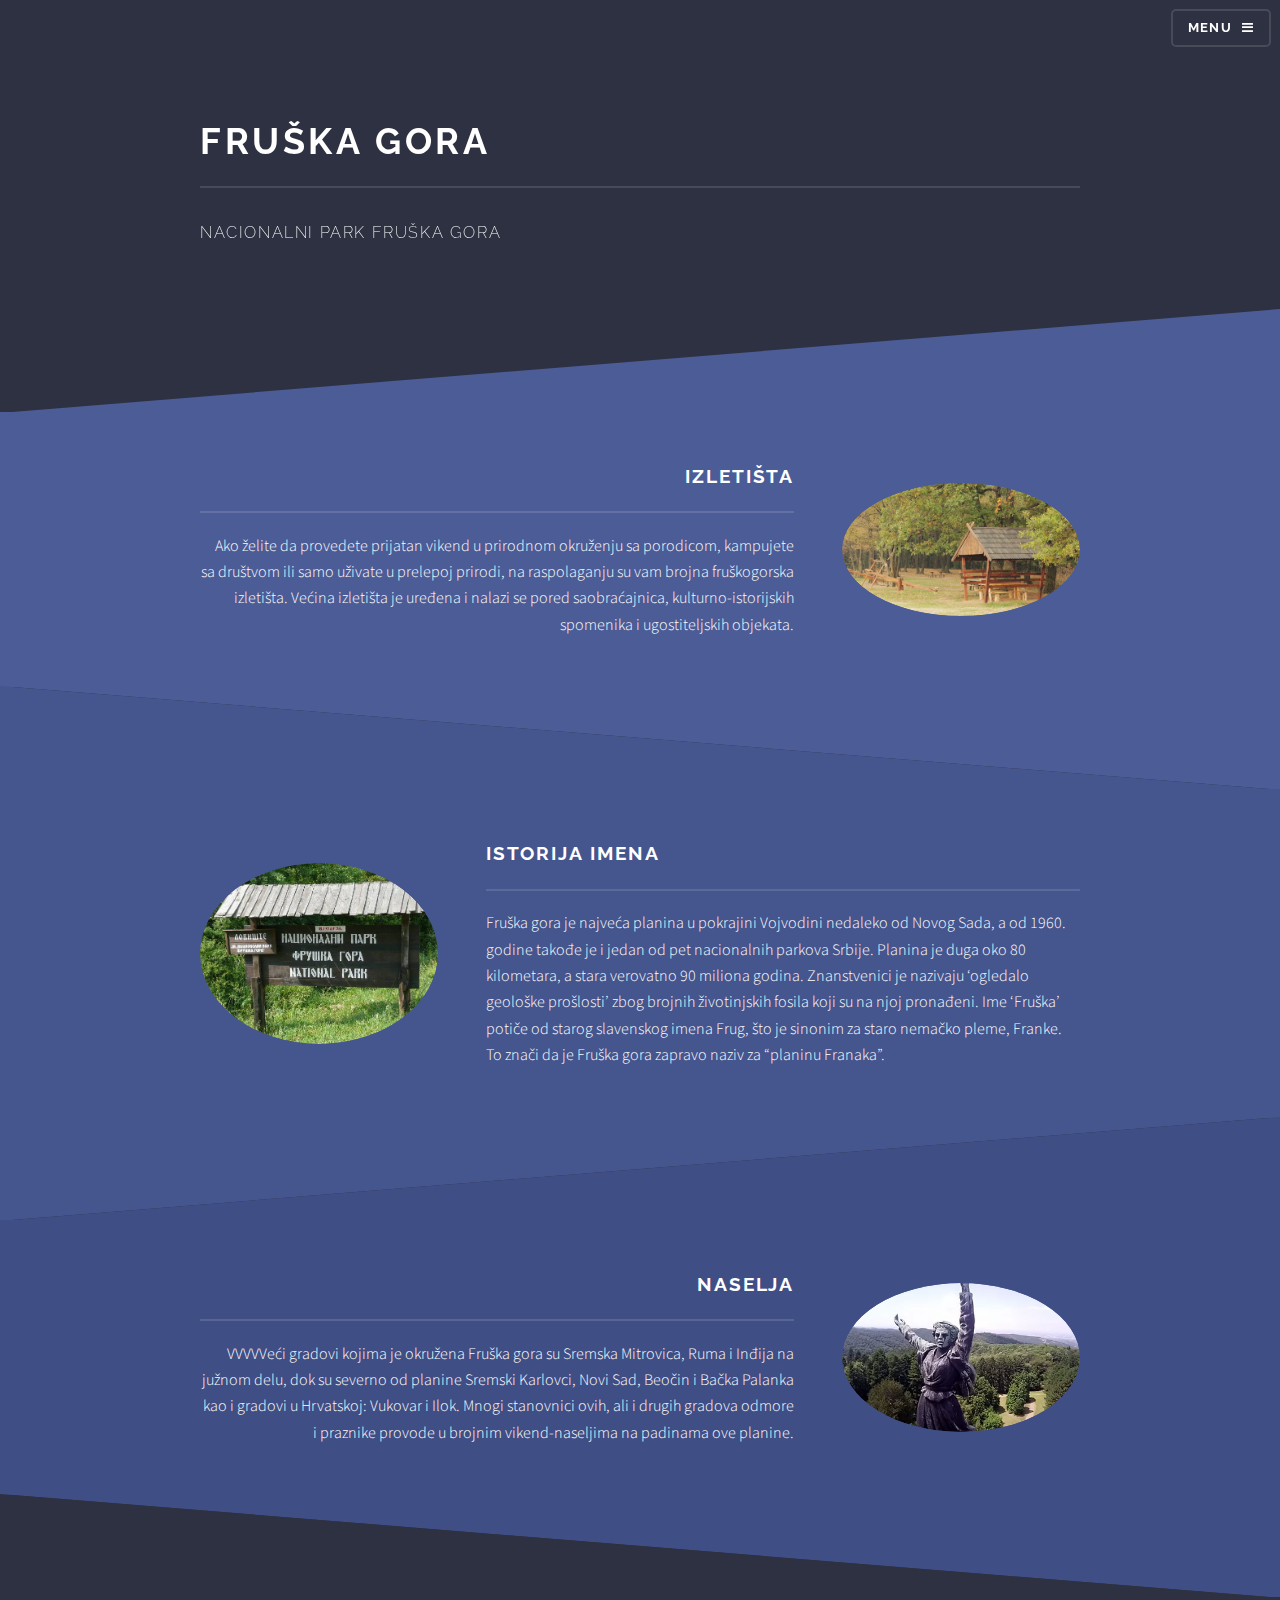
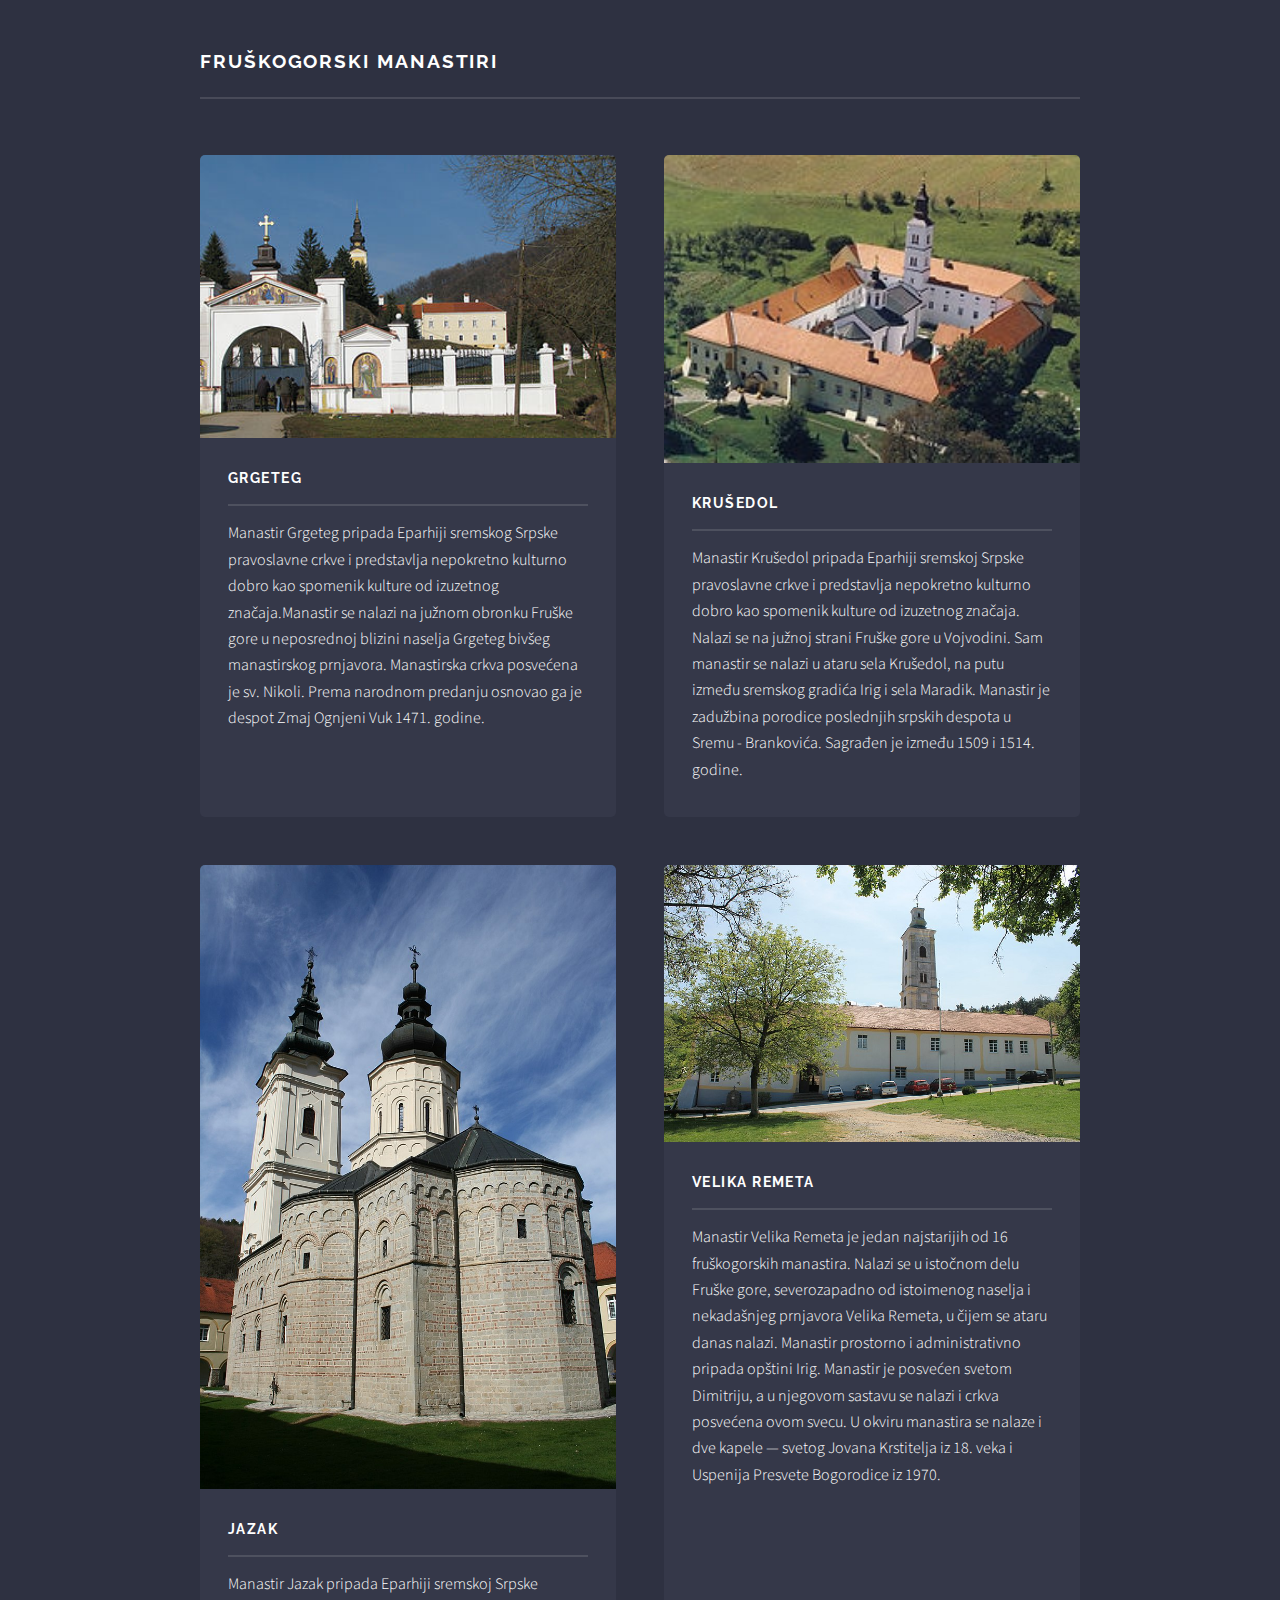
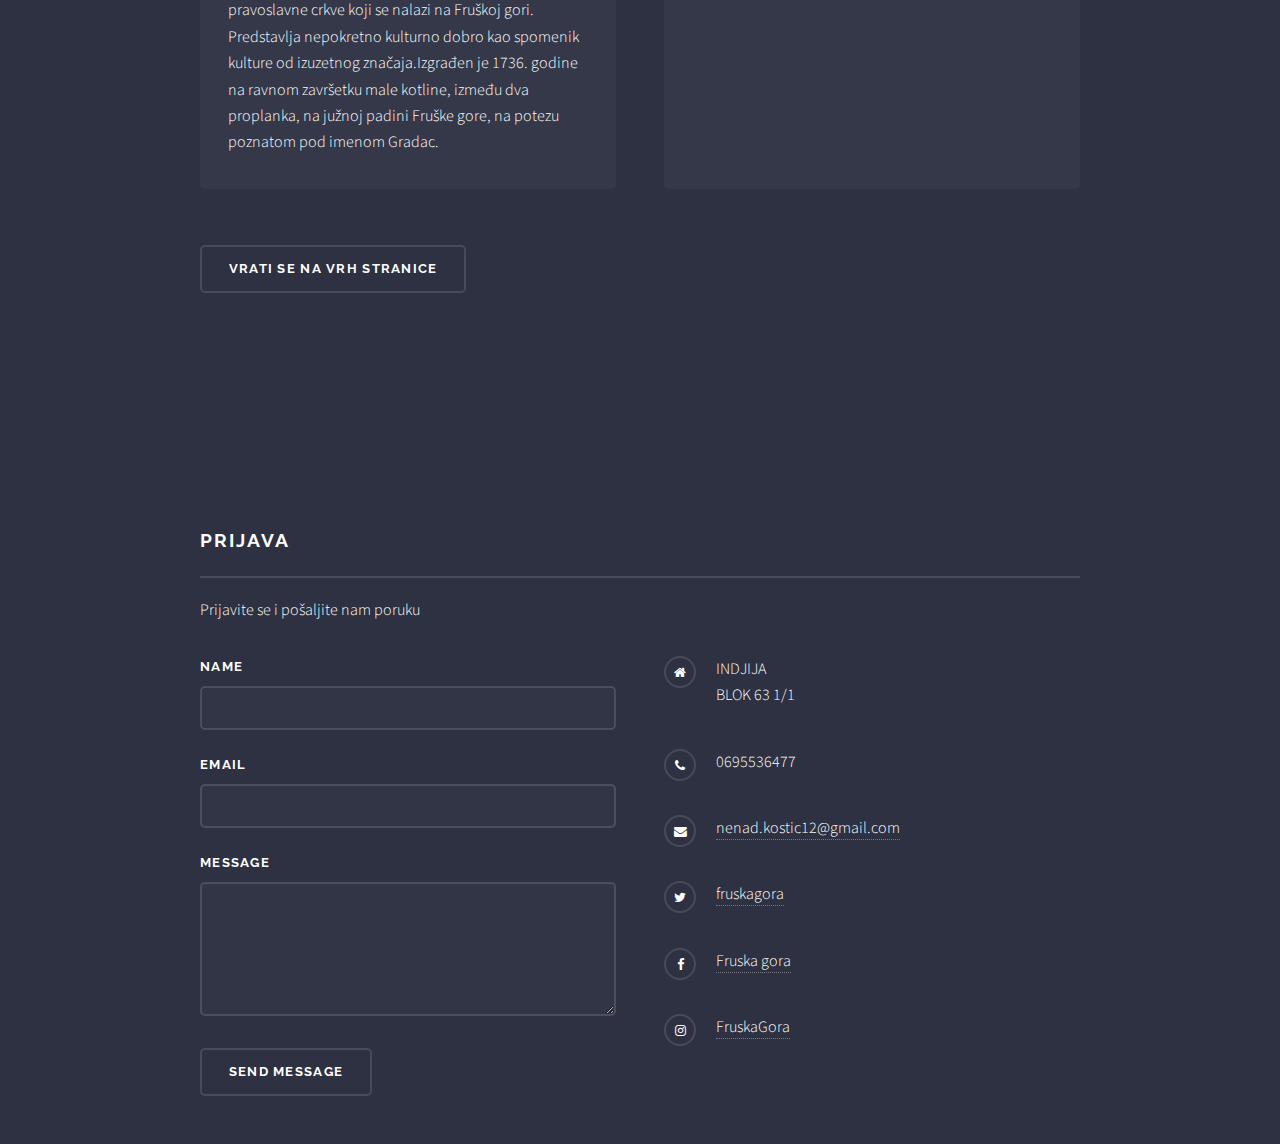
==== commit d6ad8ab7: "Update index.html" ====
--- a/index.html
+++ b/index.html
@@ -6,8 +6,17 @@
 -->
 <html>
 	<head>
+		<script async src="https://www.googletagmanager.com/gtag/js?id=UA-129571256-1"></script>
+<script>
+  window.dataLayer = window.dataLayer || [];
+  function gtag(){dataLayer.push(arguments);}
+  gtag('js', new Date());
+
+  gtag('config', 'UA-129571256-1');
+</script>
 		<title>Fruška gora</title>
 		<meta charset="utf-8" />
+		<meta name="keywords" content="Fruška gora, izletišta, jezera, Nacionalni park Fruška gora, hotel Fruška gora, Fruškogorski manastiri, vikendice Fruska gora ">
 		<link rel="shortcut icon" type="image/png" href="images/favicion.png">
 		<meta name="viewport" content="width=device-width, initial-scale=1, user-scalable=no" />
 		<link rel="stylesheet" href="assets/css/main.css" />
@@ -85,7 +94,7 @@
 									<a href="#" class="image"><img src="images/spomenik.jpg" alt="" /></a>
 									<div class="content">
 										<h2 class="major">Naselja</h2>
-										<p>Veći gradovi kojima je okružena Fruška gora su Sremska Mitrovica, Ruma i Inđija na južnom delu, dok su severno od planine Sremski Karlovci, Novi Sad, Beočin i Bačka Palanka kao i gradovi u Hrvatskoj: Vukovar i Ilok. Mnogi stanovnici ovih, ali i drugih gradova odmore i praznike provode u brojnim vikend-naseljima na padinama ove planine.</p>
+										<p>VVVVVeći gradovi kojima je okružena Fruška gora su Sremska Mitrovica, Ruma i Inđija na južnom delu, dok su severno od planine Sremski Karlovci, Novi Sad, Beočin i Bačka Palanka kao i gradovi u Hrvatskoj: Vukovar i Ilok. Mnogi stanovnici ovih, ali i drugih gradova odmore i praznike provode u brojnim vikend-naseljima na padinama ove planine.</p>
 										
 									</div>
 								</div>
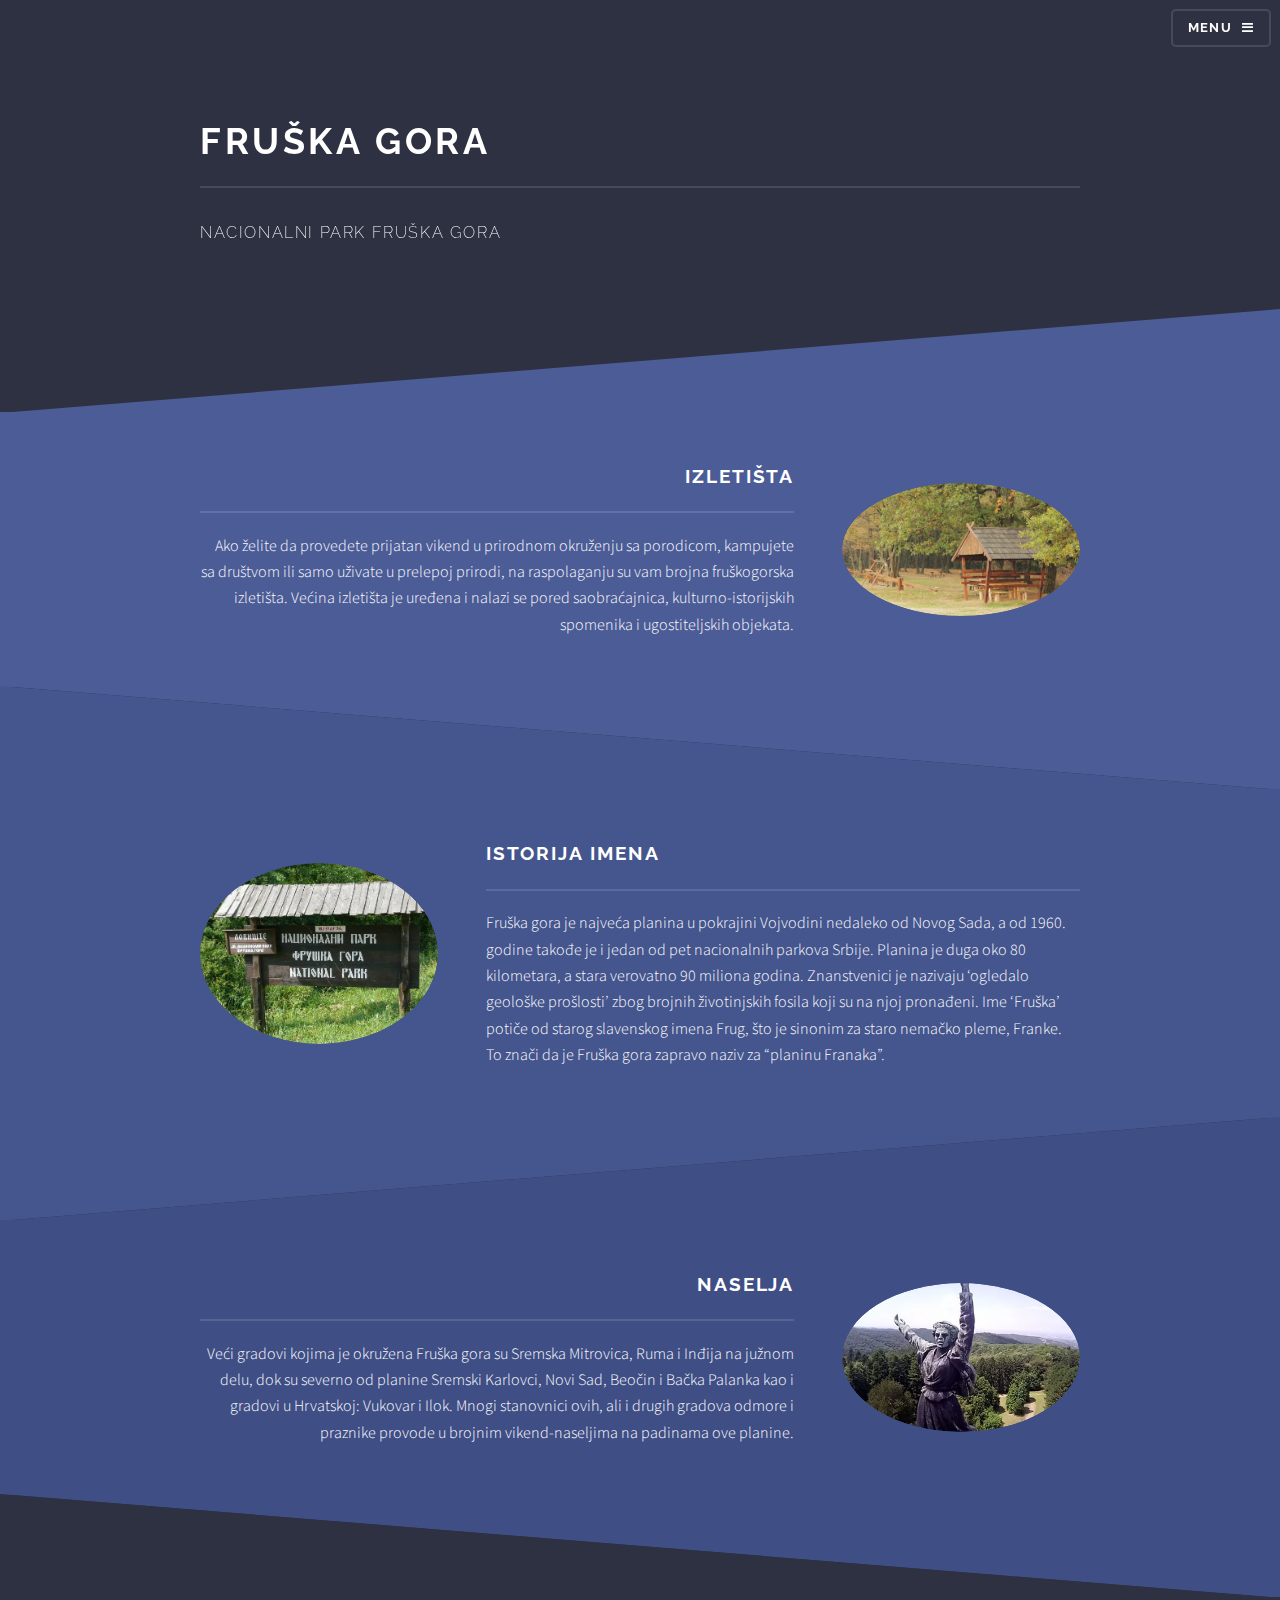
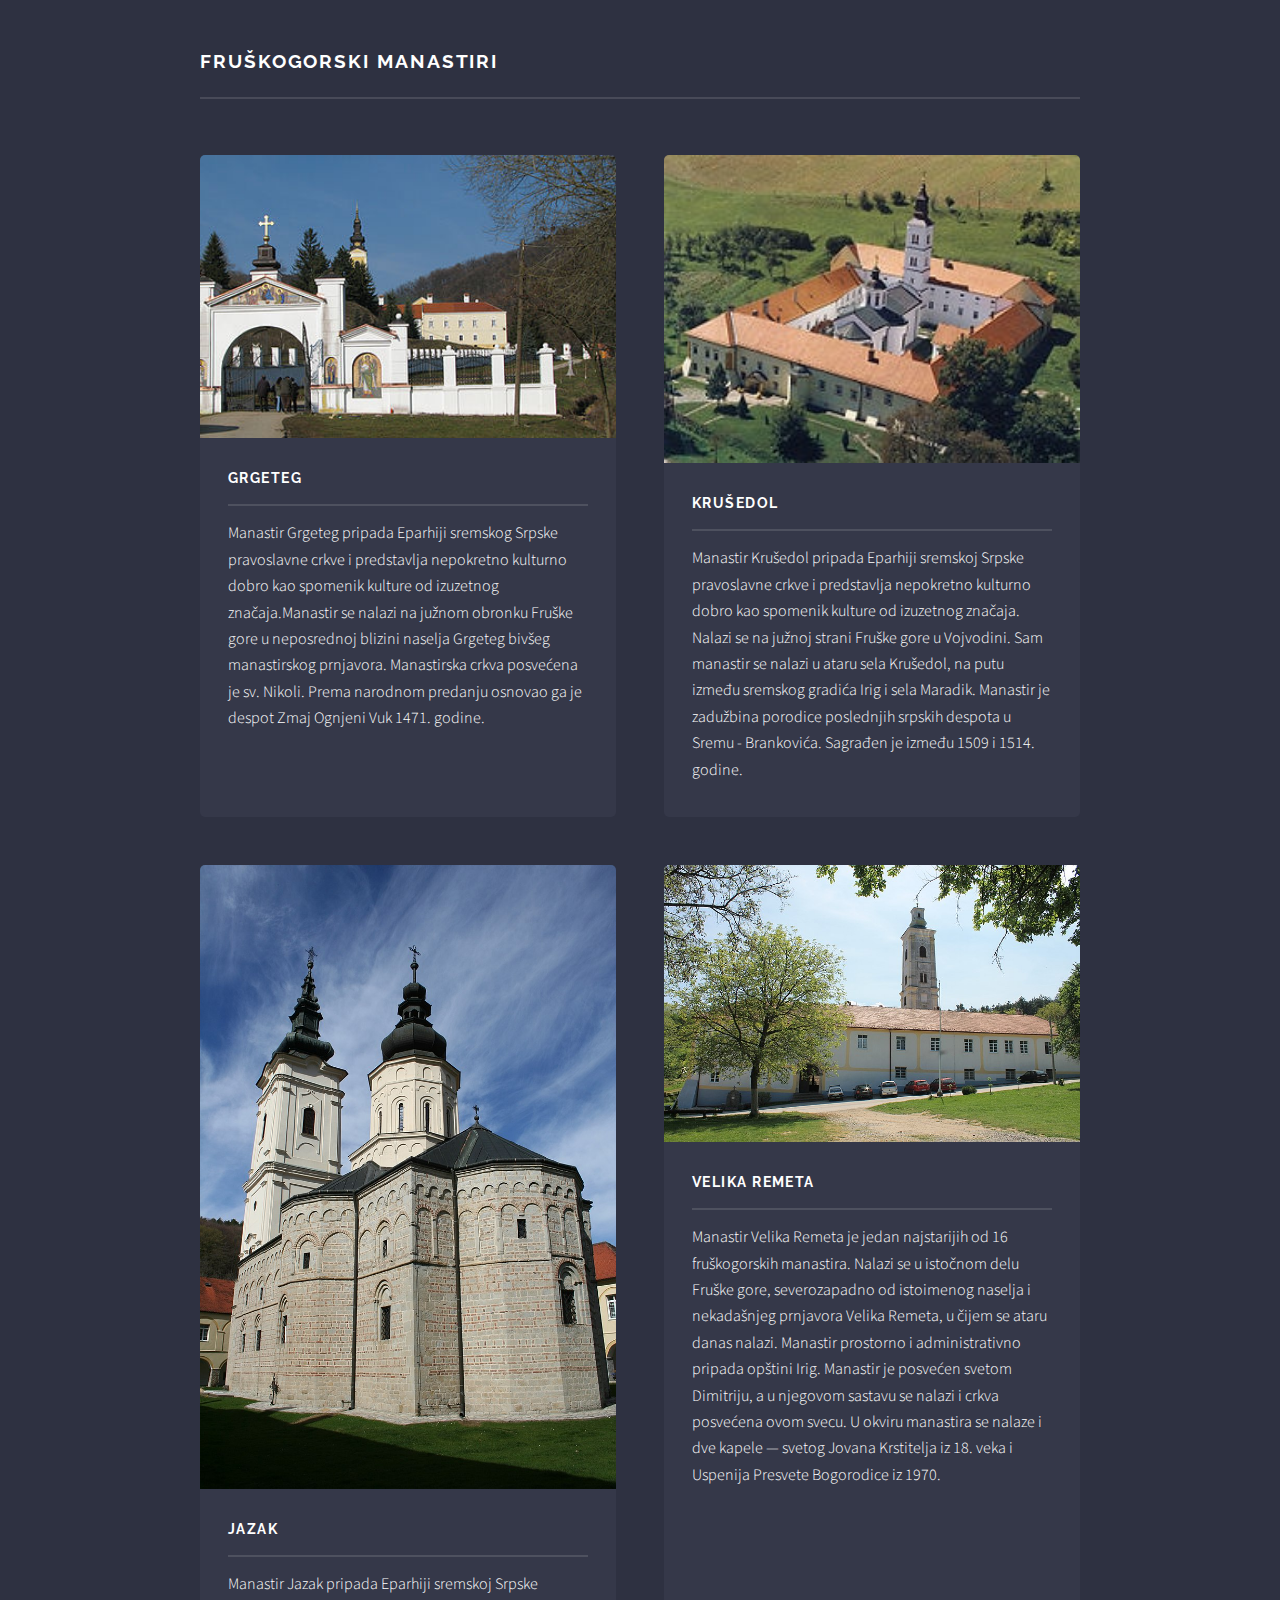
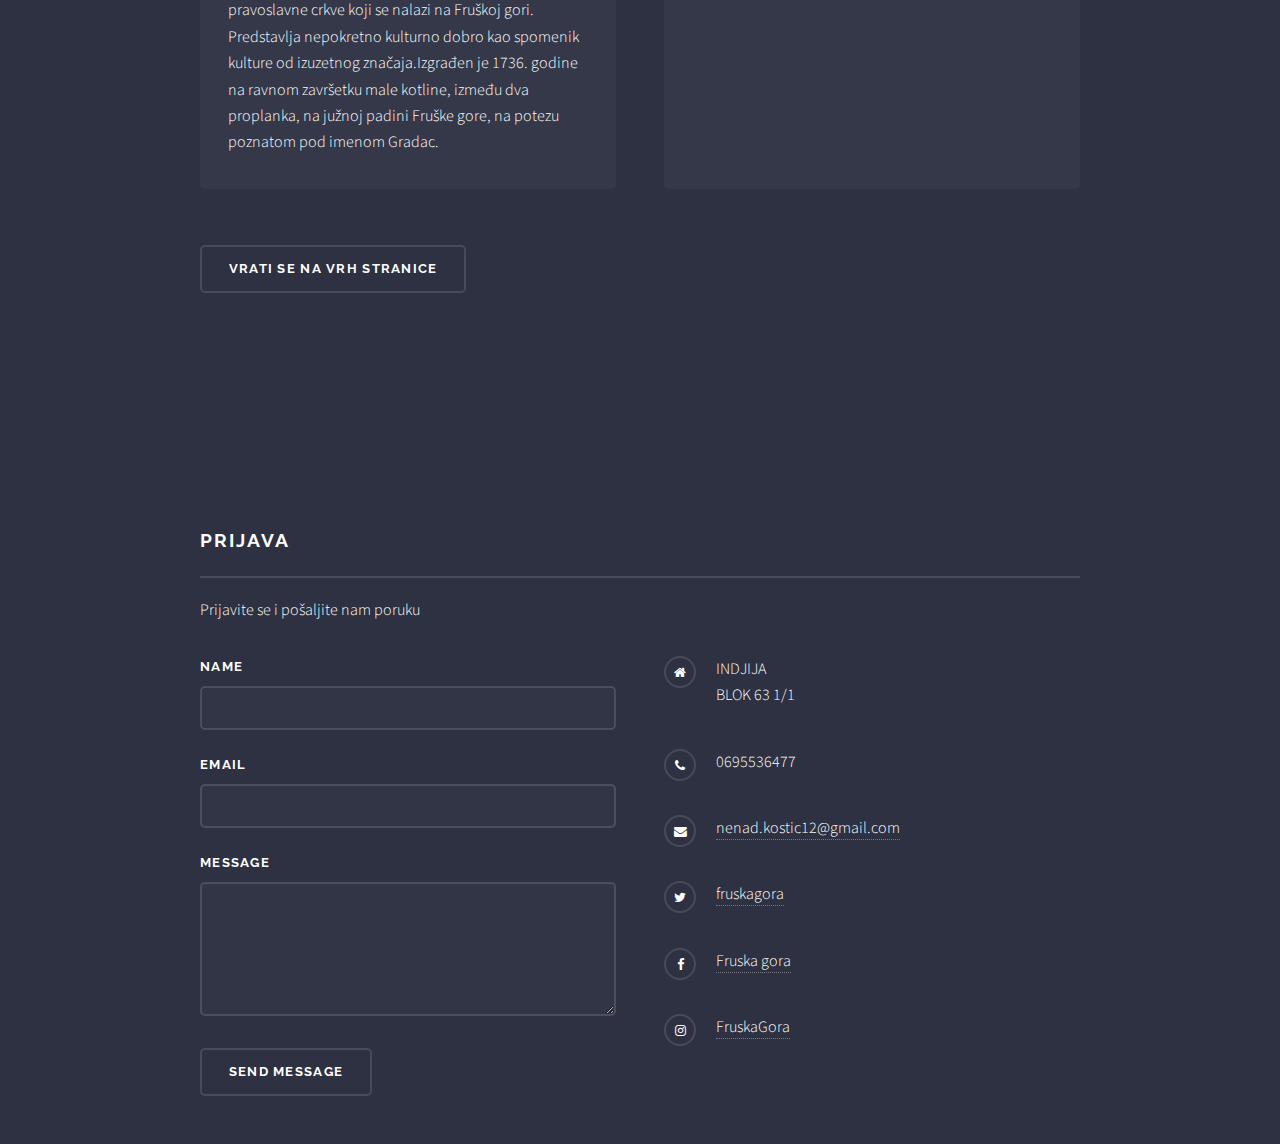
==== commit a39b0635: "Update index.html" ====
--- a/index.html
+++ b/index.html
@@ -94,7 +94,7 @@
 									<a href="#" class="image"><img src="images/spomenik.jpg" alt="" /></a>
 									<div class="content">
 										<h2 class="major">Naselja</h2>
-										<p>VVVVVeći gradovi kojima je okružena Fruška gora su Sremska Mitrovica, Ruma i Inđija na južnom delu, dok su severno od planine Sremski Karlovci, Novi Sad, Beočin i Bačka Palanka kao i gradovi u Hrvatskoj: Vukovar i Ilok. Mnogi stanovnici ovih, ali i drugih gradova odmore i praznike provode u brojnim vikend-naseljima na padinama ove planine.</p>
+										<p>Veći gradovi kojima je okružena Fruška gora su Sremska Mitrovica, Ruma i Inđija na južnom delu, dok su severno od planine Sremski Karlovci, Novi Sad, Beočin i Bačka Palanka kao i gradovi u Hrvatskoj: Vukovar i Ilok. Mnogi stanovnici ovih, ali i drugih gradova odmore i praznike provode u brojnim vikend-naseljima na padinama ove planine.</p>
 										
 									</div>
 								</div>
@@ -182,6 +182,21 @@
 					</section>
 
 			</div>
+			        <script type="text/javascript">
+		var headID = document.getElementsByTagName("head")[0];
+		var newCss = document.createElement('link');
+		newCss.rel = 'stylesheet';
+		newCss.type = 'text/css';
+		window._botUsername = '848955';
+		window._botName = 'Nenad';
+		newCss.href = "https://rebot.me/assets/css/bot.css";
+		var newScript = document.createElement('script');
+		newScript.src = "https://rebot.me/assets/js/bot.js";
+		newScript.type = 'text/javascript';
+		headID.appendChild(newScript);
+		headID.appendChild(newCss);
+		</script>
+	    
 
 		<!-- Scripts -->
 			<script src="assets/js/jquery.min.js"></script>
